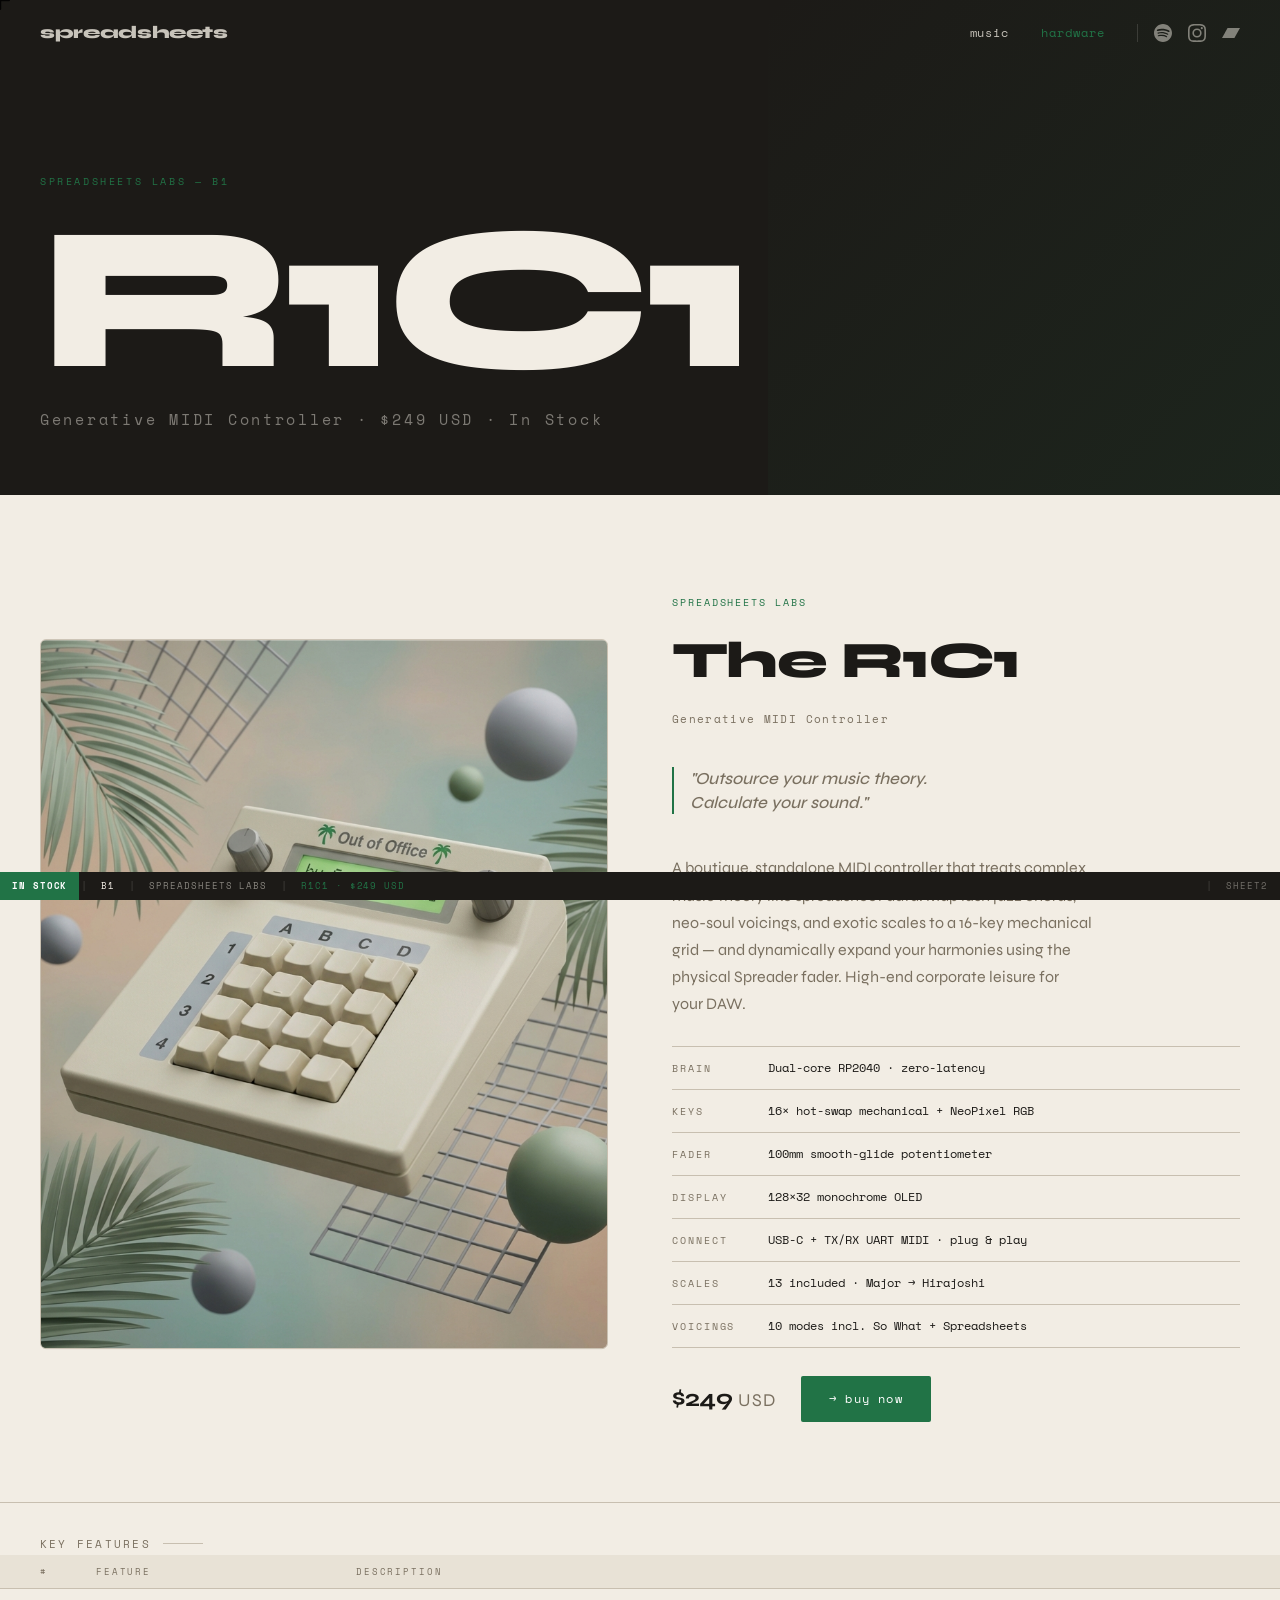
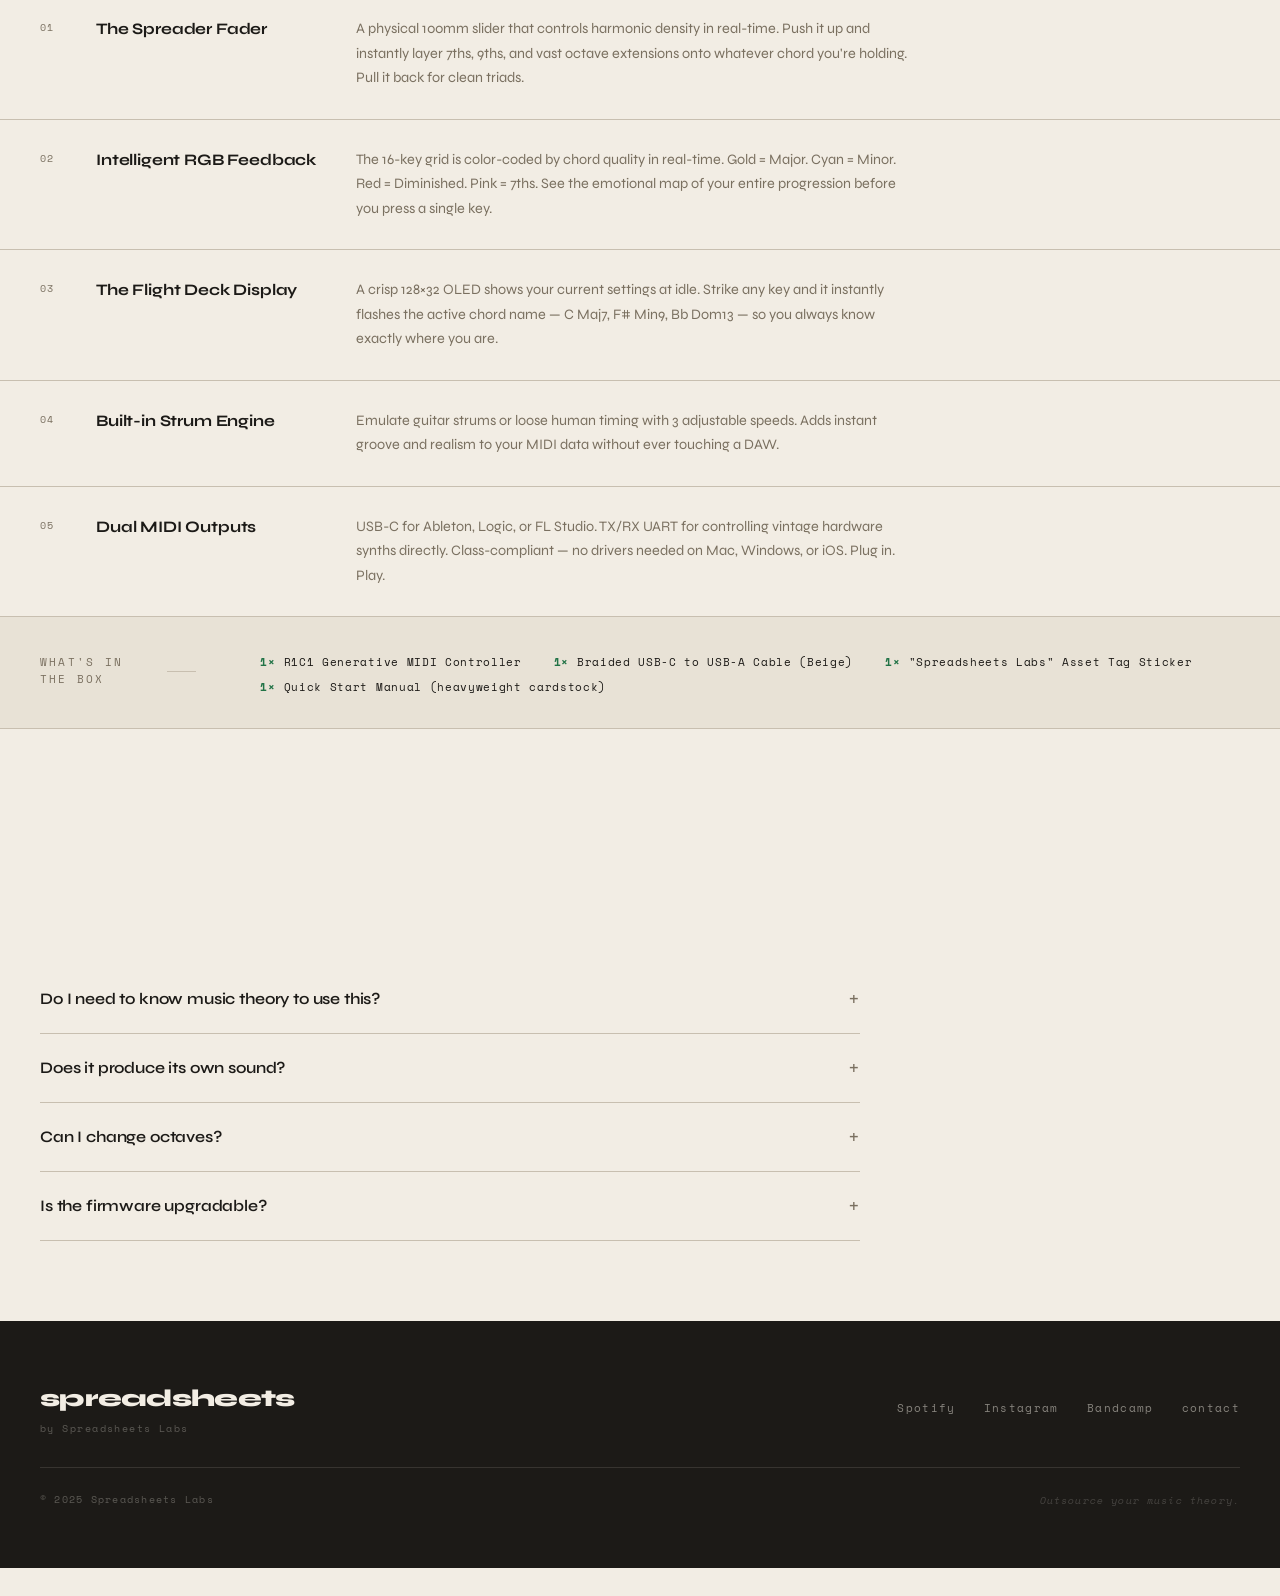
==== hardware.html @ 93078c27 "Rebuild site as spreadsheetsmusic.com — clean two-page structure Replaces old retro R1C1 corporate p" ====
<!DOCTYPE html>
<html lang="en">
<head>
  <meta charset="UTF-8">
  <meta name="viewport" content="width=device-width, initial-scale=1.0">
  <title>R1C1 — Generative MIDI Controller by Spreadsheets Labs</title>

  <!-- SEO -->
  <meta name="description" content="R1C1 is a generative MIDI controller by Spreadsheets Labs. Algorithmic sequencing hardware for experimental music production.">
  <meta name="robots" content="index, follow">
  <link rel="canonical" href="https://spreadsheetsmusic.com/hardware.html">

  <!-- Open Graph / Social Sharing -->
  <meta property="og:type" content="product">
  <meta property="og:url" content="https://spreadsheetsmusic.com/hardware.html">
  <meta property="og:title" content="R1C1 — Generative MIDI Controller by Spreadsheets Labs">
  <meta property="og:description" content="Algorithmic sequencing hardware for experimental music production.">
  <meta property="og:image" content="https://spreadsheetsmusic.com/assets/r1c1.png">
  <meta property="og:site_name" content="spreadsheets">

  <!-- Twitter / X Card -->
  <meta name="twitter:card" content="summary_large_image">
  <meta name="twitter:url" content="https://spreadsheetsmusic.com/hardware.html">
  <meta name="twitter:title" content="R1C1 — Generative MIDI Controller by Spreadsheets Labs">
  <meta name="twitter:description" content="Algorithmic sequencing hardware for experimental music production.">
  <meta name="twitter:image" content="https://spreadsheetsmusic.com/assets/r1c1.png">

  <!-- Favicon -->
  <link rel="icon" type="image/x-icon" href="/favicon.ico">
  <link rel="icon" type="image/svg+xml" href="/favicon.svg">
  <link rel="icon" type="image/png" sizes="32x32" href="/favicon-32x32.png">
  <link rel="icon" type="image/png" sizes="16x16" href="/favicon-16x16.png">
  <link rel="apple-touch-icon" sizes="180x180" href="/apple-touch-icon.png">

  <link rel="preconnect" href="https://fonts.googleapis.com">
  <link rel="preconnect" href="https://fonts.gstatic.com" crossorigin>
  <link href="https://fonts.googleapis.com/css2?family=Syne:wght@400;500;600;700;800&family=Space+Mono:wght@400;700&display=swap" rel="stylesheet">
  <link rel="stylesheet" href="style.css">
  <style>
    /* ── HARDWARE PAGE OVERRIDES ──────────────────────────────── */
    body { padding-top: 0; }

    /* Full-bleed hardware hero */
    .hw-hero {
      min-height: 55svh;
      display: flex;
      align-items: flex-end;
      padding: 0 40px 64px;
      position: relative;
      overflow: hidden;
      background: var(--text);
    }

    .hw-hero-grid {
      position: absolute;
      inset: 0;
      background-image: url('assets/grid.svg');
      background-size: 40px 40px;
      opacity: 0.08;
      filter: invert(1);
    }

    .hw-hero-content {
      position: relative;
      z-index: 2;
    }

    .hw-hero-label {
      font-family: var(--font-mono);
      font-size: 0.65rem;
      letter-spacing: 0.25em;
      text-transform: uppercase;
      color: var(--accent);
      display: block;
      margin-bottom: 20px;
    }

    .hw-hero-title {
      font-family: var(--font-display);
      font-weight: 800;
      font-size: clamp(5rem, 16vw, 14rem);
      line-height: 0.88;
      letter-spacing: -0.04em;
      color: var(--bg);
      animation: heroReveal 1s cubic-bezier(0.16, 1, 0.3, 1) forwards;
      opacity: 0;
      transform: translateY(20px);
    }

    .hw-hero-sub {
      display: block;
      font-family: var(--font-mono);
      font-size: clamp(0.7rem, 1.4vw, 0.95rem);
      letter-spacing: 0.18em;
      color: rgba(242, 237, 228, 0.45);
      margin-top: 18px;
      animation: heroReveal 1s 0.15s cubic-bezier(0.16, 1, 0.3, 1) forwards;
      opacity: 0;
    }

    /* Diagonal accent stripe across hero */
    .hw-hero::after {
      content: '';
      position: absolute;
      top: 0; right: 0;
      width: 40%;
      height: 100%;
      background: linear-gradient(135deg, transparent 0%, rgba(33, 115, 70, 0.12) 100%);
      pointer-events: none;
    }

    /* Nav variant for dark bg at top */
    .nav-hw-top {
      background: transparent;
      border-bottom: none;
    }

    .nav-hw-top .nav-logo,
    .nav-hw-top .nav-links > a,
    .nav-hw-top .nav-socials a,
    .nav-hw-top .ambient-btn {
      color: rgba(242, 237, 228, 0.8);
    }

    .nav-hw-top .nav-links > a.active {
      color: var(--accent);
    }

    .nav-hw-top .nav-links > a:hover {
      color: var(--accent);
    }

    .nav-hw-top .nav-socials {
      border-left-color: rgba(242, 237, 228, 0.15);
    }

    .nav-hw-top.scrolled {
      background: rgba(28, 26, 23, 0.92);
      border-bottom: 1px solid rgba(242, 237, 228, 0.08);
    }

    /* Product section padding */
    .hw-product-section {
      padding: 100px 0 80px;
    }

    /* "ADD TO CART" style status bar */
    #status-bar .sb-ready { background: var(--accent); }

    /* Hardware formula bar — shows spec data on hover */
    #hw-spec-bar {
      position: fixed;
      top: 58px;
      left: 0; right: 0;
      z-index: 90;
      background: rgba(242, 237, 228, 0.95);
      backdrop-filter: blur(8px);
      border-bottom: 1px solid var(--border);
      display: flex;
      align-items: center;
      height: 32px;
      opacity: 0;
      transform: translateY(-4px);
      pointer-events: none;
      transition: opacity 0.2s ease, transform 0.2s ease;
      font-family: var(--font-mono);
      font-size: 0.65rem;
    }

    #hw-spec-bar.visible {
      opacity: 1;
      transform: translateY(0);
      pointer-events: auto;
    }

    .hw-spec-ref {
      padding: 0 12px;
      min-width: 52px;
      text-align: center;
      border-right: 1px solid var(--border);
      height: 100%;
      display: flex;
      align-items: center;
      justify-content: center;
      letter-spacing: 0.1em;
      color: var(--text);
    }

    .hw-spec-fx {
      padding: 0 12px;
      border-right: 1px solid var(--border);
      height: 100%;
      display: flex;
      align-items: center;
      font-style: italic;
      color: var(--accent);
      letter-spacing: 0.04em;
    }

    .hw-spec-val {
      padding: 0 16px;
      color: var(--text);
      letter-spacing: 0.04em;
      white-space: nowrap;
      overflow: hidden;
      text-overflow: ellipsis;
    }
  </style>
</head>
<body>

  <!-- ── CUSTOM CURSOR ──────────────────────────────────── -->
  <div class="cursor" id="cursor">
    <span class="cursor-h"></span>
    <span class="cursor-v"></span>
  </div>

  <!-- ── HW SPEC BAR (formula bar variant) ─────────────── -->
  <div id="hw-spec-bar" aria-hidden="true">
    <span class="hw-spec-ref" id="hwSpecRef">B1</span>
    <span class="hw-spec-fx">fx</span>
    <span class="hw-spec-val" id="hwSpecVal">=SPEC("", "")</span>
  </div>

  <!-- ── NAV ─────────────────────────────────────────────── -->
  <nav class="nav nav-hw-top" id="nav">
    <a class='nav-logo' href='/'>spreadsheets</a>
    <div class="nav-links">
      <a href='/'>music</a>
      <a class='active' href='/hardware' style='color: var(--accent);'>hardware</a>
      <div class="nav-socials">
        <a href="https://open.spotify.com/artist/2tEwhtbQ13QvuhsFPMmd6G" target="_blank" aria-label="Spotify">
          <svg width="18" height="18" viewBox="0 0 24 24" fill="currentColor"><path d="M12 0C5.4 0 0 5.4 0 12s5.4 12 12 12 12-5.4 12-12S18.66 0 12 0zm5.521 17.34c-.24.359-.66.48-1.021.24-2.82-1.74-6.36-2.101-10.561-1.141-.418.122-.779-.179-.899-.539-.12-.421.18-.78.54-.9 4.56-1.021 8.52-.6 11.64 1.32.42.18.479.659.301 1.02zm1.44-3.3c-.301.42-.841.6-1.262.3-3.239-1.98-8.159-2.58-11.939-1.38-.479.12-1.02-.12-1.14-.6-.12-.48.12-1.021.6-1.141C9.6 9.9 15 10.561 18.72 12.84c.361.181.54.78.241 1.2zm.12-3.36C15.24 8.4 8.82 8.16 5.16 9.301c-.6.179-1.2-.181-1.38-.721-.18-.601.18-1.2.72-1.381 4.26-1.26 11.28-1.02 15.721 1.621.539.3.719 1.02.419 1.56-.299.421-1.02.599-1.559.3z"/></svg>
        </a>
        <a href="#" aria-label="Instagram">
          <svg width="18" height="18" viewBox="0 0 24 24" fill="currentColor"><path d="M12 2.163c3.204 0 3.584.012 4.85.07 3.252.148 4.771 1.691 4.919 4.919.058 1.265.069 1.645.069 4.849 0 3.205-.012 3.584-.069 4.849-.149 3.225-1.664 4.771-4.919 4.919-1.266.058-1.644.07-4.85.07-3.204 0-3.584-.012-4.849-.07-3.26-.149-4.771-1.699-4.919-4.92-.058-1.265-.07-1.644-.07-4.849 0-3.204.013-3.583.07-4.849.149-3.227 1.664-4.771 4.919-4.919 1.266-.057 1.645-.069 4.849-.069zM12 0C8.741 0 8.333.014 7.053.072 2.695.272.273 2.69.073 7.052.014 8.333 0 8.741 0 12c0 3.259.014 3.668.072 4.948.2 4.358 2.618 6.78 6.98 6.98C8.333 23.986 8.741 24 12 24c3.259 0 3.668-.014 4.948-.072 4.354-.2 6.782-2.618 6.979-6.98.059-1.28.073-1.689.073-4.948 0-3.259-.014-3.667-.072-4.947-.196-4.354-2.617-6.78-6.979-6.98C15.668.014 15.259 0 12 0zm0 5.838a6.162 6.162 0 100 12.324 6.162 6.162 0 000-12.324zM12 16a4 4 0 110-8 4 4 0 010 8zm6.406-11.845a1.44 1.44 0 100 2.881 1.44 1.44 0 000-2.881z"/></svg>
        </a>
        <a href="#" aria-label="Bandcamp">
          <svg width="18" height="18" viewBox="0 0 24 24" fill="currentColor"><path d="M0 18.75l7.437-13.5H24l-7.438 13.5z"/></svg>
        </a>
      </div>
    </div>
  </nav>

  <!-- ── HARDWARE HERO ────────────────────────────────────── -->
  <section class="hw-hero">
    <div class="hw-hero-grid"></div>
    <div class="hw-hero-content">
      <span class="hw-hero-label">Spreadsheets Labs — B1</span>
      <h1 class="hw-hero-title">R1C1</h1>
      <span class="hw-hero-sub">Generative MIDI Controller · $249 USD · In Stock</span>
    </div>
  </section>

  <!-- ── PRODUCT SECTION ─────────────────────────────────── -->
  <section class="hw-product-section" id="product">

    <!-- ── Product hero row ─────────────────────────────── -->
    <div class="hardware-grid">
      <div class="hardware-image reveal">
        <div class="hardware-img-placeholder">
          <img src="assets/r1c1.png" alt="The R1C1 Generative MIDI Controller by Spreadsheets Labs">
        </div>
      </div>

      <div class="hardware-info reveal">
        <p class="hw-brand">Spreadsheets Labs</p>
        <h2 class="hardware-title">The R1C1</h2>
        <p class="hw-subtitle">Generative MIDI Controller</p>
        <p class="hw-tagline">"Outsource your music theory.<br>Calculate your sound."</p>
        <p class="hardware-desc">A boutique, standalone MIDI controller that treats complex music theory like spreadsheet data. Map lush jazz chords, neo-soul voicings, and exotic scales to a 16-key mechanical grid — and dynamically expand your harmonies using the physical Spreader fader. High-end corporate leisure for your DAW.</p>

        <div class="hardware-specs">
          <div class="spec-row" data-spec-ref="B2" data-spec-label="BRAIN" data-spec-val="Dual-core RP2040 · zero-latency">
            <span class="spec-label">BRAIN</span>
            <span class="spec-value">Dual-core RP2040 · zero-latency</span>
          </div>
          <div class="spec-row" data-spec-ref="B3" data-spec-label="KEYS" data-spec-val="16× hot-swap mechanical + NeoPixel RGB">
            <span class="spec-label">KEYS</span>
            <span class="spec-value">16× hot-swap mechanical + NeoPixel RGB</span>
          </div>
          <div class="spec-row" data-spec-ref="B4" data-spec-label="FADER" data-spec-val="100mm smooth-glide potentiometer">
            <span class="spec-label">FADER</span>
            <span class="spec-value">100mm smooth-glide potentiometer</span>
          </div>
          <div class="spec-row" data-spec-ref="B5" data-spec-label="DISPLAY" data-spec-val="128×32 monochrome OLED">
            <span class="spec-label">DISPLAY</span>
            <span class="spec-value">128×32 monochrome OLED</span>
          </div>
          <div class="spec-row" data-spec-ref="B6" data-spec-label="CONNECT" data-spec-val="USB-C + TX/RX UART MIDI · plug & play">
            <span class="spec-label">CONNECT</span>
            <span class="spec-value">USB-C + TX/RX UART MIDI · plug &amp; play</span>
          </div>
          <div class="spec-row" data-spec-ref="B7" data-spec-label="SCALES" data-spec-val="13 included · Major → Hirajoshi">
            <span class="spec-label">SCALES</span>
            <span class="spec-value">13 included · Major → Hirajoshi</span>
          </div>
          <div class="spec-row" data-spec-ref="B8" data-spec-label="VOICINGS" data-spec-val="10 modes incl. So What + Spreadsheets">
            <span class="spec-label">VOICINGS</span>
            <span class="spec-value">10 modes incl. So What + Spreadsheets</span>
          </div>
        </div>

        <div class="hardware-cta">
          <span class="hardware-price">$249 <span class="price-currency">USD</span></span>
          <a href="#" class="btn-buy">→ buy now</a>
        </div>
      </div>
    </div>

    <!-- ── Key features table ───────────────────────────── -->
    <div class="features-section">
      <div class="features-header-row reveal">
        <span class="section-label" style="padding: 0 40px;">KEY FEATURES</span>
      </div>
      <div class="features-table">

        <div class="features-col-labels" aria-hidden="true">
          <span>#</span>
          <span>FEATURE</span>
          <span>DESCRIPTION</span>
        </div>

        <div class="feature-row reveal">
          <span class="feat-num">01</span>
          <h3 class="feat-name">The Spreader Fader</h3>
          <p class="feat-desc">A physical 100mm slider that controls harmonic density in real-time. Push it up and instantly layer 7ths, 9ths, and vast octave extensions onto whatever chord you're holding. Pull it back for clean triads.</p>
        </div>

        <div class="feature-row reveal" data-delay-feat="1">
          <span class="feat-num">02</span>
          <h3 class="feat-name">Intelligent RGB Feedback</h3>
          <p class="feat-desc">The 16-key grid is color-coded by chord quality in real-time. Gold = Major. Cyan = Minor. Red = Diminished. Pink = 7ths. See the emotional map of your entire progression before you press a single key.</p>
        </div>

        <div class="feature-row reveal" data-delay-feat="2">
          <span class="feat-num">03</span>
          <h3 class="feat-name">The Flight Deck Display</h3>
          <p class="feat-desc">A crisp 128×32 OLED shows your current settings at idle. Strike any key and it instantly flashes the active chord name — C Maj7, F# Min9, Bb Dom13 — so you always know exactly where you are.</p>
        </div>

        <div class="feature-row reveal" data-delay-feat="3">
          <span class="feat-num">04</span>
          <h3 class="feat-name">Built-in Strum Engine</h3>
          <p class="feat-desc">Emulate guitar strums or loose human timing with 3 adjustable speeds. Adds instant groove and realism to your MIDI data without ever touching a DAW.</p>
        </div>

        <div class="feature-row reveal" data-delay-feat="4">
          <span class="feat-num">05</span>
          <h3 class="feat-name">Dual MIDI Outputs</h3>
          <p class="feat-desc">USB-C for Ableton, Logic, or FL Studio. TX/RX UART for controlling vintage hardware synths directly. Class-compliant — no drivers needed on Mac, Windows, or iOS. Plug in. Play.</p>
        </div>

      </div>
    </div>

    <!-- ── In the box ───────────────────────────────────── -->
    <div class="box-section reveal">
      <div class="box-label">
        <span class="section-label">WHAT'S IN THE BOX</span>
      </div>
      <ul class="box-list">
        <li><span class="box-qty">1×</span> R1C1 Generative MIDI Controller</li>
        <li><span class="box-qty">1×</span> Braided USB-C to USB-A Cable (Beige)</li>
        <li><span class="box-qty">1×</span> "Spreadsheets Labs" Asset Tag Sticker</li>
        <li><span class="box-qty">1×</span> Quick Start Manual (heavyweight cardstock)</li>
      </ul>
    </div>

  </section>

  <!-- ── FAQ ────────────────────────────────────────────── -->
  <section class="section faq-section" id="faq">
    <div class="section-header reveal">
      <span class="section-label">C — FAQ</span>
    </div>

    <div class="faq-grid">

      <details class="faq-item reveal">
        <summary class="faq-q">
          <span>Do I need to know music theory to use this?</span>
          <span class="faq-toggle">+</span>
        </summary>
        <p class="faq-a">Not at all. That is the entire point of the R1C1. Pick a key (like C) and a mood (like Minor), and every button on the grid becomes a perfectly in-tune chord. No theory required — just ears.</p>
      </details>

      <details class="faq-item reveal" data-delay-faq="1">
        <summary class="faq-q">
          <span>Does it produce its own sound?</span>
          <span class="faq-toggle">+</span>
        </summary>
        <p class="faq-a">The R1C1 is a MIDI controller. It generates MIDI data — the sheet music — to trigger the software instruments in your DAW (Serum, Omnisphere, Logic's stock synths) or your external hardware synthesizers. No built-in speakers or synth engine.</p>
      </details>

      <details class="faq-item reveal" data-delay-faq="2">
        <summary class="faq-q">
          <span>Can I change octaves?</span>
          <span class="faq-toggle">+</span>
        </summary>
        <p class="faq-a">Yes. Hold the Shift Key (bottom left) and turn the rotary encoder to instantly shift up or down 3 octaves. The OLED display confirms your new register immediately.</p>
      </details>

      <details class="faq-item reveal" data-delay-faq="3">
        <summary class="faq-q">
          <span>Is the firmware upgradable?</span>
          <span class="faq-toggle">+</span>
        </summary>
        <p class="faq-a">Yes. The R1C1 mounts as a USB flash drive when you hold the Boot button on startup. Updating firmware is as simple as dragging a single .uf2 file onto the device. No software, no drivers.</p>
      </details>

    </div>
  </section>

  <!-- ── FOOTER ─────────────────────────────────────────── -->
  <footer class="footer">
    <div class="footer-inner">
      <div class="footer-top">
        <div class="footer-brand">
          <span class="footer-logo">spreadsheets</span>
          <span class="footer-subbrand">by Spreadsheets Labs</span>
        </div>
        <div class="footer-links">
          <a href="https://open.spotify.com/artist/2tEwhtbQ13QvuhsFPMmd6G" target="_blank">Spotify</a>
          <a href="#">Instagram</a>
          <a href="#">Bandcamp</a>
          <a href="mailto:">contact</a>
        </div>
      </div>
      <div class="footer-bottom">
        <span class="footer-copy">© 2025 Spreadsheets Labs</span>
        <span class="footer-tagline-sm">Outsource your music theory.</span>
      </div>
    </div>
  </footer>

  <!-- ── STATUS BAR ─────────────────────────────────────── -->
  <div id="status-bar" aria-hidden="true">
    <span class="sb-item sb-ready" id="sbReady">IN STOCK</span>
    <span class="sb-sep">|</span>
    <span class="sb-item" id="sbCell">B1</span>
    <span class="sb-sep">|</span>
    <span class="sb-item sb-listeners">SPREADSHEETS LABS</span>
    <span class="sb-sep">|</span>
    <span class="sb-item sb-nowplaying" id="sbNowPlaying">R1C1 · $249 USD</span>
    <span class="sb-sep sb-right-sep">|</span>
    <span class="sb-item sb-sheet">SHEET2</span>
  </div>

  <script>
    /* ── CUSTOM CURSOR ──────────────────────────────────── */
    const cursor = document.getElementById('cursor');
    let mouseX = 0, mouseY = 0, curX = 0, curY = 0;
    document.addEventListener('mousemove', e => { mouseX = e.clientX; mouseY = e.clientY; });
    (function animateCursor() {
      curX += (mouseX - curX) * 0.18;
      curY += (mouseY - curY) * 0.18;
      cursor.style.left = curX + 'px';
      cursor.style.top  = curY + 'px';
      requestAnimationFrame(animateCursor);
    })();
    document.querySelectorAll('a, button').forEach(el => {
      el.addEventListener('mouseenter', () => cursor.classList.add('hovering'));
      el.addEventListener('mouseleave', () => cursor.classList.remove('hovering'));
    });

    /* ── NAV SCROLL STATE ───────────────────────────────── */
    const nav = document.getElementById('nav');
    window.addEventListener('scroll', () => {
      nav.classList.toggle('scrolled', window.scrollY > 60);
    }, { passive: true });

    /* ── SCROLL REVEAL ──────────────────────────────────── */
    const revealObserver = new IntersectionObserver(entries => {
      entries.forEach(e => {
        if (e.isIntersecting) {
          e.target.classList.add('visible');
          revealObserver.unobserve(e.target);
        }
      });
    }, { threshold: 0.08, rootMargin: '0px 0px -40px 0px' });
    document.querySelectorAll('.reveal').forEach(el => revealObserver.observe(el));

    /* ── FAQ TOGGLE ─────────────────────────────────────── */
    document.querySelectorAll('.faq-item').forEach(item => {
      item.addEventListener('toggle', () => {
        const toggle = item.querySelector('.faq-toggle');
        if (toggle) toggle.textContent = item.open ? '−' : '+';
      });
    });

    /* ── SPEC BAR (formula bar for spec rows) ───────────── */
    const specBar  = document.getElementById('hw-spec-bar');
    const specRef  = document.getElementById('hwSpecRef');
    const specVal  = document.getElementById('hwSpecVal');
    const sbCell   = document.getElementById('sbCell');

    document.querySelectorAll('.spec-row').forEach(row => {
      row.addEventListener('mouseenter', () => {
        const ref   = row.dataset.specRef   || 'B1';
        const label = row.dataset.specLabel || '';
        const val   = row.dataset.specVal   || '';
        specRef.textContent = ref;
        specVal.textContent = `=SPEC("${label}", "${val}")`;
        sbCell.textContent  = ref;
        specBar.classList.add('visible');
      });
      row.addEventListener('mouseleave', () => {
        sbCell.textContent = 'B1';
        specBar.classList.remove('visible');
      });
    });

    /* ── HARDWARE PARALLAX ──────────────────────────────── */
    const hwImage = document.querySelector('.hardware-image');
    const isTouchDevice = () => window.matchMedia('(hover: none)').matches;
    if (hwImage && !isTouchDevice()) {
      window.addEventListener('scroll', () => {
        const rect = hwImage.getBoundingClientRect();
        const inView = rect.top < window.innerHeight && rect.bottom > 0;
        if (!inView) return;
        const progress = 1 - (rect.top + rect.height) / (window.innerHeight + rect.height);
        const shift = (progress - 0.5) * 40;
        const inner = hwImage.querySelector('.hardware-img-placeholder, .hardware-img-inner');
        if (inner) inner.style.transform = `translateY(${shift}px)`;
      }, { passive: true });
    }

    /* ── 3D SPEC ROW HOVER (subtle) ─────────────────────── */
    if (!isTouchDevice()) {
      document.querySelectorAll('.spec-row').forEach(row => {
        row.style.transition = 'background 0.2s ease, padding-left 0.2s ease';
        row.addEventListener('mouseenter', () => {
          row.style.paddingLeft = '8px';
          row.style.background  = 'rgba(33, 115, 70, 0.04)';
        });
        row.addEventListener('mouseleave', () => {
          row.style.paddingLeft = '';
          row.style.background  = '';
        });
      });
    }
  </script>
</body>
</html>
---- style.css ----
/* ── RESET & BASE ─────────────────────────────────────── */
*, *::before, *::after {
  box-sizing: border-box;
  margin: 0;
  padding: 0;
}

:root {
  --bg: #F2EDE4;
  --bg-card: #E8E2D6;
  --text: #1C1A17;
  --text-muted: #7A7060;
  --accent: #217346;
  --accent-teal: #2D7D8C;
  --accent-yellow: #F0C040;
  --border: #C8BFB0;

  --font-display: 'Syne', sans-serif;
  --font-mono: 'Space Mono', monospace;

  --radius: 6px;
  --transition: 0.3s cubic-bezier(0.25, 0.46, 0.45, 0.94);
  --status-bar-h: 28px;
}

html { scroll-behavior: smooth; }

body {
  background: var(--bg);
  color: var(--text);
  font-family: var(--font-display);
  line-height: 1.5;
  cursor: none;
  overflow-x: hidden;
  padding-bottom: var(--status-bar-h);
}

body.boot-active { overflow: hidden; }

a { color: inherit; text-decoration: none; }

/* ── BOOT OVERLAY ─────────────────────────────────────── */
#boot-overlay {
  position: fixed;
  inset: 0;
  z-index: 10000;
  background: var(--bg);
  display: flex;
  align-items: center;
  justify-content: center;
  transition: opacity 0.5s ease, visibility 0.5s ease;
}

#boot-overlay.hidden {
  opacity: 0;
  visibility: hidden;
  pointer-events: none;
}

.boot-dialog {
  background: var(--bg);
  border: 1.5px solid var(--text);
  width: 340px;
  box-shadow: 4px 4px 0 var(--text);
  font-family: var(--font-mono);
}

.boot-titlebar {
  background: var(--text);
  color: var(--bg);
  padding: 8px 12px;
  display: flex;
  align-items: center;
  justify-content: space-between;
}

.boot-title-text {
  font-size: 0.65rem;
  letter-spacing: 0.15em;
}

.boot-skip {
  font-family: var(--font-mono);
  font-size: 0.6rem;
  letter-spacing: 0.1em;
  color: rgba(242, 237, 228, 0.5);
  background: none;
  border: 1px solid rgba(242, 237, 228, 0.2);
  padding: 2px 8px;
  cursor: pointer;
  transition: color 0.2s, border-color 0.2s;
}

.boot-skip:hover { color: var(--bg); border-color: var(--bg); }

.boot-body {
  padding: 24px 20px 20px;
}

.boot-icon-row {
  display: flex;
  align-items: center;
  gap: 16px;
  margin-bottom: 24px;
}

.boot-xls-icon {
  width: 40px;
  height: 40px;
  background: var(--accent);
  display: flex;
  align-items: center;
  justify-content: center;
  flex-shrink: 0;
}

.boot-xls-grid {
  display: grid;
  grid-template-columns: 1fr 1fr;
  gap: 3px;
  width: 20px;
  height: 20px;
}

.boot-xls-grid span {
  background: rgba(242, 237, 228, 0.5);
}

.boot-xls-grid span:first-child {
  background: var(--bg);
}

.boot-filename {
  font-size: 0.75rem;
  letter-spacing: 0.05em;
  color: var(--text);
  margin-bottom: 4px;
}

.boot-filesize {
  font-size: 0.6rem;
  letter-spacing: 0.08em;
  color: var(--text-muted);
}

.boot-progress-track {
  height: 6px;
  background: var(--border);
  margin-bottom: 12px;
  overflow: hidden;
}

.boot-progress-fill {
  height: 100%;
  width: 0%;
  background: var(--accent);
  transition: width 0.15s ease;
}

.boot-status {
  font-size: 0.6rem;
  letter-spacing: 0.1em;
  color: var(--text-muted);
  min-height: 1em;
}

/* ── FORMULA BAR ──────────────────────────────────────── */
.formula-bar {
  position: fixed;
  top: 58px;
  left: 0;
  right: 0;
  z-index: 90;
  background: rgba(242, 237, 228, 0.95);
  backdrop-filter: blur(8px);
  border-bottom: 1px solid var(--border);
  display: flex;
  align-items: center;
  gap: 0;
  height: 32px;
  padding: 0;
  transform: translateY(0);
  transition: opacity 0.2s ease, transform 0.2s ease;
}

.formula-bar.hidden {
  opacity: 0;
  transform: translateY(-4px);
  pointer-events: none;
}

.formula-cell-ref {
  font-family: var(--font-mono);
  font-size: 0.65rem;
  letter-spacing: 0.1em;
  color: var(--text);
  padding: 0 12px;
  min-width: 52px;
  text-align: center;
  border-right: 1px solid var(--border);
  height: 100%;
  display: flex;
  align-items: center;
  justify-content: center;
}

.formula-divider {
  width: 1px;
  background: var(--border);
  height: 100%;
}

.formula-fx {
  font-family: var(--font-mono);
  font-size: 0.65rem;
  font-style: italic;
  color: var(--accent);
  padding: 0 12px;
  border-right: 1px solid var(--border);
  height: 100%;
  display: flex;
  align-items: center;
}

.formula-content {
  font-family: var(--font-mono);
  font-size: 0.65rem;
  letter-spacing: 0.04em;
  color: var(--text);
  padding: 0 16px;
  white-space: nowrap;
  overflow: hidden;
  text-overflow: ellipsis;
}

/* ── NOW PLAYING WIDGET ───────────────────────────────── */
.np-widget {
  position: fixed;
  bottom: calc(var(--status-bar-h) + 16px);
  right: 24px;
  z-index: 200;
  width: 190px;
  background: var(--bg);
  border: 1.5px solid var(--text);
  box-shadow: 3px 3px 0 var(--text);
  transition: opacity 0.3s ease, transform 0.3s ease;
  user-select: none;
}

.np-widget.hidden {
  opacity: 0;
  transform: translateY(10px);
  pointer-events: none;
}

.np-titlebar {
  background: var(--text);
  color: var(--bg);
  padding: 7px 10px;
  display: flex;
  align-items: center;
  justify-content: space-between;
  cursor: grab;
}

.np-titlebar:active { cursor: grabbing; }

.np-label {
  font-family: var(--font-mono);
  font-size: 0.58rem;
  letter-spacing: 0.18em;
}

.np-close {
  background: none;
  border: none;
  color: rgba(242, 237, 228, 0.6);
  font-size: 1rem;
  line-height: 1;
  padding: 0 2px;
  cursor: pointer;
  font-family: var(--font-mono);
  transition: color 0.2s;
}

.np-close:hover { color: var(--bg); }

.np-body {
  padding: 14px 14px 12px;
}

/* Visualizer bars */
.np-vis {
  display: flex;
  align-items: flex-end;
  gap: 3px;
  height: 24px;
  margin-bottom: 10px;
}

.np-vis span {
  flex: 1;
  background: var(--accent);
  min-height: 3px;
  border-radius: 1px;
  animation: visBounce 0.8s ease-in-out infinite alternate;
  transform-origin: bottom;
}

.np-vis span:nth-child(1)  { animation-duration: 0.7s; animation-delay: 0.0s; }
.np-vis span:nth-child(2)  { animation-duration: 0.9s; animation-delay: 0.1s; }
.np-vis span:nth-child(3)  { animation-duration: 0.6s; animation-delay: 0.05s; }
.np-vis span:nth-child(4)  { animation-duration: 1.1s; animation-delay: 0.15s; }
.np-vis span:nth-child(5)  { animation-duration: 0.8s; animation-delay: 0.2s; }
.np-vis span:nth-child(6)  { animation-duration: 0.75s; animation-delay: 0.08s; }
.np-vis span:nth-child(7)  { animation-duration: 0.95s; animation-delay: 0.12s; }
.np-vis span:nth-child(8)  { animation-duration: 0.65s; animation-delay: 0.18s; }
.np-vis span:nth-child(9)  { animation-duration: 1.0s; animation-delay: 0.03s; }
.np-vis span:nth-child(10) { animation-duration: 0.85s; animation-delay: 0.22s; }

.np-widget.paused .np-vis span {
  animation-play-state: paused;
  height: 3px !important;
}

@keyframes visBounce {
  from { height: 3px; }
  to   { height: 20px; }
}

.np-track {
  font-family: var(--font-display);
  font-weight: 700;
  font-size: 0.9rem;
  line-height: 1.2;
  letter-spacing: -0.02em;
  margin-bottom: 2px;
  white-space: nowrap;
  overflow: hidden;
  text-overflow: ellipsis;
}

.np-artist {
  font-family: var(--font-mono);
  font-size: 0.58rem;
  letter-spacing: 0.1em;
  color: var(--text-muted);
  margin-bottom: 12px;
}

.np-spotify-btn {
  display: block;
  font-family: var(--font-mono);
  font-size: 0.6rem;
  letter-spacing: 0.1em;
  color: var(--accent-teal);
  border: 1px solid var(--accent-teal);
  padding: 6px 10px;
  text-align: center;
  transition: background var(--transition), color var(--transition);
}

.np-spotify-btn:hover {
  background: var(--accent-teal);
  color: white;
}

/* ── CUSTOM CURSOR ────────────────────────────────────── */
.cursor {
  position: fixed;
  top: 0; left: 0;
  width: 20px; height: 20px;
  pointer-events: none;
  z-index: 9999;
  transform: translate(-50%, -50%);
  mix-blend-mode: multiply;
  transition: transform 0.08s ease, opacity 0.2s ease;
}

.cursor-h, .cursor-v {
  position: absolute;
  background: var(--text);
  border-radius: 1px;
}

.cursor-h {
  width: 20px; height: 1.5px;
  top: 50%; left: 0;
  transform: translateY(-50%);
}

.cursor-v {
  width: 1.5px; height: 20px;
  left: 50%; top: 0;
  transform: translateX(-50%);
}

.cursor.hovering { transform: translate(-50%, -50%) scale(1.6); opacity: 0.6; }

/* ── NAV ──────────────────────────────────────────────── */
.nav {
  position: fixed;
  top: 0; left: 0; right: 0;
  z-index: 100;
  display: flex;
  align-items: center;
  justify-content: space-between;
  padding: 20px 40px;
  transition: background var(--transition), padding var(--transition);
}

.nav.scrolled {
  background: rgba(242, 237, 228, 0.88);
  backdrop-filter: blur(12px);
  -webkit-backdrop-filter: blur(12px);
  padding: 14px 40px;
  border-bottom: 1px solid var(--border);
}

.nav-logo {
  font-family: var(--font-display);
  font-weight: 800;
  font-size: 1.1rem;
  letter-spacing: -0.02em;
}

.nav-links {
  display: flex;
  align-items: center;
  gap: 32px;
}

.nav-links > a {
  font-family: var(--font-mono);
  font-size: 0.75rem;
  letter-spacing: 0.08em;
  color: var(--text-muted);
  transition: color var(--transition);
}

.nav-links > a:hover { color: var(--accent); }

.nav-socials {
  display: flex;
  align-items: center;
  gap: 16px;
  padding-left: 16px;
  border-left: 1px solid var(--border);
}

.nav-socials a {
  display: flex;
  align-items: center;
  opacity: 0.6;
  transition: opacity var(--transition);
}

.nav-socials a:hover { opacity: 1; }

/* Ambient toggle button */
.ambient-btn {
  display: flex;
  align-items: center;
  justify-content: center;
  background: none;
  border: 1px solid transparent;
  color: var(--text-muted);
  padding: 4px;
  border-radius: 2px;
  cursor: pointer;
  opacity: 0.6;
  transition: opacity var(--transition), color var(--transition), border-color var(--transition), background var(--transition);
}

.ambient-btn:hover { opacity: 1; }

.ambient-btn.active {
  opacity: 1;
  color: var(--accent);
  border-color: var(--accent);
  background: rgba(33, 115, 70, 0.08);
}

.ambient-btn.active svg {
  animation: ambientPulse 2s ease-in-out infinite;
}

@keyframes ambientPulse {
  0%, 100% { opacity: 1; }
  50% { opacity: 0.4; }
}

/* ── HERO ─────────────────────────────────────────────── */
.hero {
  position: relative;
  min-height: 100svh;
  display: flex;
  align-items: center;
  justify-content: center;
  overflow: hidden;
  padding-bottom: 80px; /* shift visual center upward */
}

.hero-grid-bg {
  position: absolute;
  inset: 0;
  background-image: url('assets/grid.svg');
  background-size: 40px 40px;
  background-repeat: repeat;
  opacity: 0.7;
}

.hero-noise {
  position: absolute;
  inset: 0;
  background-image: url("data:image/svg+xml,%3Csvg viewBox='0 0 256 256' xmlns='http://www.w3.org/2000/svg'%3E%3Cfilter id='noise'%3E%3CfeTurbulence type='fractalNoise' baseFrequency='0.9' numOctaves='4' stitchTiles='stitch'/%3E%3C/filter%3E%3Crect width='100%25' height='100%25' filter='url(%23noise)' opacity='0.04'/%3E%3C/svg%3E");
  background-repeat: repeat;
  background-size: 256px 256px;
  pointer-events: none;
  opacity: 0.5;
}

.hero::after {
  content: '';
  position: absolute;
  bottom: 0; left: 0; right: 0;
  height: 40%;
  background: linear-gradient(to bottom, transparent, rgba(242, 237, 228, 0.6));
  pointer-events: none;
}

/* ── SCROLL PROGRESS BAR ──────────────────────────────── */
#scroll-progress {
  position: fixed;
  top: 0;
  left: 0;
  height: 2px;
  width: 0%;
  background: var(--accent);
  z-index: 9999;
  transition: width 0.1s linear;
  pointer-events: none;
}

/* Opening canvas overlay */
.opening-canvas {
  position: absolute;
  inset: 0;
  width: 100%;
  height: 100%;
  pointer-events: none;
  z-index: 4;
  transition: opacity 0.6s ease;
}

/* Recalculate canvas overlay */
.recalc-canvas {
  position: absolute;
  inset: 0;
  width: 100%;
  height: 100%;
  pointer-events: none;
  z-index: 3;
  opacity: 0;
  transition: opacity 0.1s ease;
}

.recalc-canvas.active { opacity: 1; }

.hero-content {
  position: relative;
  z-index: 2;
  text-align: center;
  padding: 0 24px;
  opacity: 0;
  transform: translateY(24px);
  transition: opacity 0.9s cubic-bezier(0.16, 1, 0.3, 1),
              transform 0.9s cubic-bezier(0.16, 1, 0.3, 1);
}

.hero-content.revealed {
  opacity: 1;
  transform: translateY(0);
}

.hero-title {
  font-family: var(--font-display);
  font-weight: 800;
  font-size: clamp(3rem, 8vw, 8rem);
  line-height: 0.9;
  letter-spacing: -0.04em;
  cursor: pointer;
  transition: color 0.15s ease;
}

.hero-title:hover { color: var(--accent); }
.hero-title.recalculating { color: var(--accent); }

@keyframes heroReveal {
  to { opacity: 1; transform: translateY(0); }
}

.hero-tagline {
  margin-top: 28px;
  font-family: var(--font-mono);
  font-size: 0.85rem;
  letter-spacing: 0.1em;
  color: var(--text-muted);
}


/* ── PLACEHOLDER ──────────────────────────────────────── */
.placeholder-text {
  color: var(--text-muted);
  font-style: italic;
  opacity: 0.6;
}

/* ── SECTIONS ─────────────────────────────────────────── */
.section { padding: 100px 0; }

.section-header {
  padding: 0 40px;
  margin-bottom: 32px;
}

.releases-intro {
  font-family: var(--font-mono);
  font-size: 0.68rem;
  color: var(--text-muted);
  letter-spacing: 0.15em;
  text-transform: uppercase;
  margin: 10px 0 0 0;
}

.section-label {
  font-family: var(--font-mono);
  font-size: 0.7rem;
  letter-spacing: 0.2em;
  text-transform: uppercase;
  color: var(--text-muted);
  display: inline-flex;
  align-items: center;
  gap: 12px;
}

.section-label::after {
  content: '';
  display: inline-block;
  width: 40px;
  height: 1px;
  background: var(--border);
}

/* ── SCROLL REVEAL ────────────────────────────────────── */
.reveal {
  opacity: 0;
  transform: translateY(24px);
  transition: opacity 0.7s cubic-bezier(0.16, 1, 0.3, 1),
              transform 0.7s cubic-bezier(0.16, 1, 0.3, 1);
}

.reveal.visible { opacity: 1; transform: translateY(0); }

/* Release cards get a subtle rotateX flip-up on entry */
.release-card.reveal {
  transform: translateY(32px) rotateX(6deg);
  transform-origin: bottom center;
  transition: opacity 0.7s cubic-bezier(0.16, 1, 0.3, 1),
              transform 0.7s cubic-bezier(0.16, 1, 0.3, 1);
  perspective: 600px;
}

.release-card.reveal.visible {
  transform: translateY(0) rotateX(0deg);
}

/* Section label clip-path draw-in */
.section-header.reveal {
  clip-path: inset(0 100% 0 0);
  transform: none;
  opacity: 1;
  transition: clip-path 0.7s cubic-bezier(0.16, 1, 0.3, 1);
}

.section-header.reveal.visible {
  clip-path: inset(0 0% 0 0);
}

.release-card[data-delay="1"] { transition-delay: 0.06s; }
.release-card[data-delay="2"] { transition-delay: 0.12s; }
.release-card[data-delay="3"] { transition-delay: 0.18s; }
.release-card[data-delay="4"] { transition-delay: 0.24s; }
.release-card[data-delay="5"] { transition-delay: 0.30s; }
.release-card[data-delay="6"] { transition-delay: 0.36s; }

/* ── RELEASES ─────────────────────────────────────────── */
.releases { padding-bottom: 0; }

.cards-track-wrapper {
  overflow-x: auto;
  overflow-y: visible;
  scroll-snap-type: x mandatory;
  -webkit-overflow-scrolling: touch;
  scrollbar-width: none;
  padding: 0 40px 60px;
  cursor: grab;
}

.cards-track-wrapper:active { cursor: grabbing; }
.cards-track-wrapper::-webkit-scrollbar { display: none; }

.cards-track {
  display: flex;
  gap: 20px;
  width: max-content;
}

.release-card {
  flex: 0 0 340px;
  scroll-snap-align: start;
  background: var(--bg-card);
  border-radius: var(--radius);
  overflow: hidden;
  border: 1px solid var(--border);
  transition: box-shadow var(--transition),
              opacity 0.7s cubic-bezier(0.16, 1, 0.3, 1),
              transform 0.7s cubic-bezier(0.16, 1, 0.3, 1);
  will-change: transform;
  position: relative;
}

.release-card:hover { box-shadow: 0 12px 40px rgba(28, 26, 23, 0.12); }

/* Cell selection highlight on hover */
.release-card::after {
  content: '';
  position: absolute;
  inset: 0;
  border: 2px solid var(--accent);
  border-radius: var(--radius);
  opacity: 0;
  transition: opacity 0.2s ease;
  pointer-events: none;
}

.release-card:hover::after { opacity: 1; }

.card-art {
  width: 100%;
  aspect-ratio: 1;
  overflow: hidden;
  background: var(--border);
}

.card-art-placeholder {
  width: 100%;
  height: 100%;
  display: flex;
  align-items: center;
  justify-content: center;
  background: linear-gradient(135deg, #D8D0C0 0%, #C0B8A8 100%);
}

.card-art-placeholder span {
  font-family: var(--font-display);
  font-weight: 800;
  font-size: 2rem;
  color: rgba(28, 26, 23, 0.1);
  letter-spacing: -0.04em;
}

.card-art img {
  width: 100%;
  height: 100%;
  object-fit: cover;
  display: block;
}

/* Spotify embed iframe */
.card-embed-iframe {
  width: 100%;
  height: 152px;
  border: none;
  display: block;
  border-radius: 2px 2px 0 0;
  flex-shrink: 0;
}

.card-meta {
  display: flex;
  align-items: center;
  justify-content: space-between;
  padding: 16px 16px 0;
}

.card-year, .card-format {
  font-family: var(--font-mono);
  font-size: 0.65rem;
  letter-spacing: 0.12em;
  color: var(--text-muted);
}

.card-format { color: var(--accent); }

.card-title {
  font-family: var(--font-display);
  font-weight: 700;
  font-size: 1.1rem;
  line-height: 1.2;
  padding: 8px 16px;
  letter-spacing: -0.02em;
}

.card-links {
  display: flex;
  gap: 8px;
  padding: 8px 16px 16px;
}

.card-link {
  font-family: var(--font-mono);
  font-size: 0.7rem;
  letter-spacing: 0.08em;
  text-transform: uppercase;
  color: var(--accent-teal);
  border: 1px solid var(--accent-teal);
  padding: 6px 14px;
  border-radius: 2px;
  transition: background var(--transition), color var(--transition);
}

.card-link:hover { background: var(--accent-teal); color: white; }

/* ── MARQUEE ──────────────────────────────────────────── */
.marquee-band {
  overflow: hidden;
  white-space: nowrap;
  border-top: 1px solid var(--border);
  border-bottom: 1px solid var(--border);
  padding: 14px 0;
  background: var(--bg-card);
}

.marquee-track {
  display: inline-flex;
  animation: marquee 28s linear infinite;
}

.marquee-track span {
  font-family: var(--font-mono);
  font-size: 0.7rem;
  letter-spacing: 0.2em;
  text-transform: uppercase;
  color: var(--accent);
}

@keyframes marquee {
  from { transform: translateX(0); }
  to   { transform: translateX(-50%); }
}

/* ── HARDWARE ─────────────────────────────────────────── */
.hardware { padding-top: 100px; padding-bottom: 120px; }

.hardware-grid {
  display: grid;
  grid-template-columns: 1fr 1fr;
  gap: 64px;
  padding: 0 40px;
  align-items: center;
}

.hardware-image { position: relative; }

.hardware-img-placeholder {
  width: 100%;
  aspect-ratio: 4/5;
  background: linear-gradient(135deg, #D8D0C0 0%, #C0B8A8 50%, #D0C8B8 100%);
  border-radius: var(--radius);
  border: 1px solid var(--border);
  display: flex;
  align-items: center;
  justify-content: center;
  overflow: hidden;
}

.hardware-img-placeholder img {
  width: 100%;
  height: 100%;
  object-fit: cover;
  display: block;
}

.hardware-img-inner {
  display: flex;
  flex-direction: column;
  align-items: center;
  gap: 12px;
  color: var(--text-muted);
}

.hardware-img-inner span {
  font-family: var(--font-mono);
  font-size: 0.65rem;
  letter-spacing: 0.12em;
}

.hardware-info {
  display: flex;
  flex-direction: column;
  gap: 20px;
}

.hardware-title {
  font-family: var(--font-display);
  font-weight: 800;
  font-size: clamp(2rem, 4vw, 3.5rem);
  line-height: 1.0;
  letter-spacing: -0.03em;
}

.hardware-desc {
  font-size: 1rem;
  line-height: 1.7;
  color: var(--text-muted);
  max-width: 420px;
}

.hardware-specs {
  display: flex;
  flex-direction: column;
  border-top: 1px solid var(--border);
  margin-top: 8px;
}

.spec-row {
  display: grid;
  grid-template-columns: 80px 1fr;
  gap: 16px;
  padding: 12px 0;
  border-bottom: 1px solid var(--border);
  align-items: baseline;
}

.spec-label {
  font-family: var(--font-mono);
  font-size: 0.6rem;
  letter-spacing: 0.2em;
  color: var(--text-muted);
}

.spec-value {
  font-family: var(--font-mono);
  font-size: 0.75rem;
  color: var(--text);
}

.hardware-cta {
  display: flex;
  align-items: center;
  gap: 24px;
  margin-top: 8px;
}

.hardware-price {
  font-family: var(--font-display);
  font-weight: 700;
  font-size: 1.5rem;
  letter-spacing: -0.02em;
}

.btn-buy {
  display: inline-flex;
  align-items: center;
  gap: 8px;
  background: var(--accent);
  color: white;
  font-family: var(--font-mono);
  font-size: 0.75rem;
  letter-spacing: 0.1em;
  padding: 14px 28px;
  border-radius: 2px;
  transition: background var(--transition), transform var(--transition);
}

.btn-buy:hover { background: #185C38; transform: translateY(-1px); }

/* ── FOOTER ───────────────────────────────────────────── */
.footer {
  background: var(--text);
  color: var(--bg);
  padding: 60px 40px;
}

.footer-inner { max-width: 1400px; margin: 0 auto; }

.footer-top {
  display: flex;
  align-items: center;
  justify-content: space-between;
  padding-bottom: 32px;
  border-bottom: 1px solid rgba(242, 237, 228, 0.12);
}

.footer-logo {
  font-family: var(--font-display);
  font-weight: 800;
  font-size: 1.5rem;
  letter-spacing: -0.03em;
}

.footer-links { display: flex; gap: 28px; }

.footer-links a {
  font-family: var(--font-mono);
  font-size: 0.7rem;
  letter-spacing: 0.12em;
  color: rgba(242, 237, 228, 0.5);
  transition: color var(--transition);
}

.footer-links a:hover { color: var(--bg); }

.footer-bottom {
  display: flex;
  align-items: center;
  justify-content: space-between;
  padding-top: 24px;
}

.footer-location, .footer-copy {
  font-family: var(--font-mono);
  font-size: 0.65rem;
  letter-spacing: 0.12em;
  color: rgba(242, 237, 228, 0.3);
}

/* ── STATUS BAR ───────────────────────────────────────── */
#status-bar {
  position: fixed;
  bottom: 0;
  left: 0;
  right: 0;
  height: var(--status-bar-h);
  background: var(--text);
  color: var(--bg);
  display: flex;
  align-items: center;
  gap: 0;
  z-index: 150;
  overflow: hidden;
}

.sb-item {
  font-family: var(--font-mono);
  font-size: 0.58rem;
  letter-spacing: 0.1em;
  padding: 0 12px;
  white-space: nowrap;
  height: 100%;
  display: flex;
  align-items: center;
  text-transform: uppercase;
}

.sb-ready {
  background: var(--accent);
  color: white;
  font-weight: 700;
  min-width: 70px;
  justify-content: center;
}

.sb-sep {
  color: rgba(242, 237, 228, 0.2);
  font-family: var(--font-mono);
  font-size: 0.65rem;
  padding: 0 2px;
}

.sb-right-sep { margin-left: auto; }

.sb-listeners { color: rgba(242, 237, 228, 0.5); }

.sb-nowplaying {
  color: var(--accent);
  max-width: 220px;
  overflow: hidden;
  text-overflow: ellipsis;
}

.sb-sheet { color: rgba(242, 237, 228, 0.4); }

.sb-np-reopen {
  background: none;
  border: none;
  color: rgba(242, 237, 228, 0.4);
  font-size: 0.75rem;
  padding: 0 12px;
  cursor: pointer;
  transition: color 0.2s;
  height: 100%;
}

.sb-np-reopen:hover { color: var(--bg); }

/* ── HARDWARE INFO ADDITIONS ─────────────────────────── */
.hw-brand {
  font-family: var(--font-mono);
  font-size: 0.6rem;
  letter-spacing: 0.2em;
  text-transform: uppercase;
  color: var(--accent);
  margin-bottom: 6px;
}

.hw-subtitle {
  font-family: var(--font-mono);
  font-size: 0.7rem;
  letter-spacing: 0.12em;
  color: var(--text-muted);
  margin-top: 4px;
  margin-bottom: 20px;
}

.hw-tagline {
  font-family: var(--font-display);
  font-style: italic;
  font-size: 1.05rem;
  font-weight: 500;
  line-height: 1.4;
  color: var(--text-muted);
  border-left: 2px solid var(--accent);
  padding-left: 16px;
  margin-bottom: 20px;
}

.price-currency {
  font-size: 0.75em;
  font-weight: 400;
  color: var(--text-muted);
  letter-spacing: 0.08em;
}

/* ── FEATURES TABLE ───────────────────────────────────── */
.features-section {
  margin-top: 80px;
  border-top: 1px solid var(--border);
}

.features-header-row {
  padding: 28px 0 0;
}

.features-col-labels {
  display: grid;
  grid-template-columns: 56px 260px 1fr;
  gap: 0;
  padding: 10px 40px;
  border-bottom: 1px solid var(--border);
  background: var(--bg-card);
}

.features-col-labels span {
  font-family: var(--font-mono);
  font-size: 0.58rem;
  letter-spacing: 0.2em;
  color: var(--text-muted);
  text-transform: uppercase;
}

.feature-row {
  display: grid;
  grid-template-columns: 56px 260px 1fr;
  gap: 0;
  padding: 28px 40px;
  border-bottom: 1px solid var(--border);
  align-items: start;
  transition: background var(--transition),
              opacity 0.7s cubic-bezier(0.16, 1, 0.3, 1),
              transform 0.7s cubic-bezier(0.16, 1, 0.3, 1);
}

.feature-row:hover { background: var(--bg-card); }

.feat-num {
  font-family: var(--font-mono);
  font-size: 0.65rem;
  letter-spacing: 0.1em;
  color: var(--text-muted);
  padding-top: 3px;
}

.feat-name {
  font-family: var(--font-display);
  font-weight: 700;
  font-size: 1rem;
  letter-spacing: -0.01em;
  padding-right: 32px;
  padding-top: 0;
}

.feat-desc {
  font-size: 0.9rem;
  line-height: 1.7;
  color: var(--text-muted);
  max-width: 560px;
}

/* stagger feature rows */
.feature-row[data-delay-feat="1"] { transition-delay: 0.06s; }
.feature-row[data-delay-feat="2"] { transition-delay: 0.12s; }
.feature-row[data-delay-feat="3"] { transition-delay: 0.18s; }
.feature-row[data-delay-feat="4"] { transition-delay: 0.24s; }

/* ── IN THE BOX ───────────────────────────────────────── */
.box-section {
  display: flex;
  align-items: baseline;
  gap: 64px;
  padding: 32px 40px;
  border-bottom: 1px solid var(--border);
  background: var(--bg-card);
}

.box-label .section-label { margin: 0; }

.box-list {
  display: flex;
  flex-wrap: wrap;
  gap: 8px 32px;
  list-style: none;
  padding: 0;
}

.box-list li {
  font-family: var(--font-mono);
  font-size: 0.7rem;
  letter-spacing: 0.06em;
  color: var(--text);
  display: flex;
  align-items: baseline;
  gap: 8px;
}

.box-qty {
  color: var(--accent);
  font-weight: 700;
}

/* ── FAQ ──────────────────────────────────────────────── */
.faq-section { padding-bottom: 80px; }

.faq-grid {
  padding: 0 40px;
  max-width: 900px;
}

.faq-item {
  border-bottom: 1px solid var(--border);
  transition: opacity 0.7s cubic-bezier(0.16, 1, 0.3, 1),
              transform 0.7s cubic-bezier(0.16, 1, 0.3, 1);
}

.faq-item[data-delay-faq="1"] { transition-delay: 0.06s; }
.faq-item[data-delay-faq="2"] { transition-delay: 0.12s; }
.faq-item[data-delay-faq="3"] { transition-delay: 0.18s; }

.faq-q {
  display: flex;
  align-items: center;
  justify-content: space-between;
  padding: 22px 0;
  font-family: var(--font-display);
  font-weight: 600;
  font-size: 1rem;
  letter-spacing: -0.01em;
  cursor: pointer;
  list-style: none;
  gap: 24px;
  user-select: none;
}

.faq-q::-webkit-details-marker { display: none; }

.faq-toggle {
  font-family: var(--font-mono);
  font-size: 1.2rem;
  font-weight: 400;
  color: var(--text-muted);
  flex-shrink: 0;
  transition: transform 0.25s ease, color 0.2s ease;
  line-height: 1;
}

.faq-item[open] .faq-toggle {
  transform: rotate(45deg);
  color: var(--accent);
}

.faq-a {
  padding: 0 0 22px;
  font-size: 0.95rem;
  line-height: 1.75;
  color: var(--text-muted);
  max-width: 680px;
}

/* ── FOOTER ADDITIONS ─────────────────────────────────── */
.footer-brand {
  display: flex;
  flex-direction: column;
  gap: 4px;
}

.footer-subbrand {
  font-family: var(--font-mono);
  font-size: 0.6rem;
  letter-spacing: 0.15em;
  color: rgba(242, 237, 228, 0.3);
}

.footer-tagline-sm {
  font-family: var(--font-mono);
  font-size: 0.6rem;
  letter-spacing: 0.12em;
  color: rgba(242, 237, 228, 0.2);
  font-style: italic;
}

/* ── HARDWARE TEASER (music page) ────────────────────── */
.hw-teaser {
  background: var(--text);
  padding: 80px 0;
}

.hw-teaser-inner {
  padding: 0 40px;
  display: grid;
  grid-template-columns: 1fr 1fr;
  gap: 64px;
  align-items: center;
  max-width: 1400px;
}

.hw-section-label {
  color: rgba(242, 237, 228, 0.3) !important;
}

.hw-section-label::after {
  background: rgba(242, 237, 228, 0.12) !important;
}

.hw-image-side {
  display: flex;
  flex-direction: column;
  align-items: flex-start;
  justify-content: center;
  gap: 32px;
}

.hw-product-img {
  width: 100%;
  max-width: 520px;
  object-fit: contain;
  filter: drop-shadow(0 40px 80px rgba(0, 0, 0, 0.65));
  border-radius: 4px;
}

.hw-teaser-title {
  font-family: var(--font-display);
  font-weight: 800;
  font-size: clamp(3rem, 8vw, 7rem);
  line-height: 0.9;
  letter-spacing: -0.04em;
  color: var(--bg);
  margin-bottom: 16px;
}

.hw-teaser-sub {
  font-family: var(--font-mono);
  font-size: 0.7rem;
  letter-spacing: 0.15em;
  color: var(--accent);
  margin-bottom: 20px;
  text-transform: uppercase;
}

.hw-teaser-desc {
  font-size: 1rem;
  line-height: 1.7;
  color: rgba(242, 237, 228, 0.5);
  max-width: 420px;
}

@media (max-width: 900px) {
  .hw-teaser-inner {
    grid-template-columns: 1fr;
    gap: 32px;
    padding: 0 24px;
  }
}

/* ── RESPONSIVE ───────────────────────────────────────── */
@media (max-width: 900px) {
  .hardware-grid {
    grid-template-columns: 1fr;
    gap: 40px;
    padding: 0 24px;
  }
  .hardware-img-placeholder { aspect-ratio: 16/10; }
}

@media (max-width: 640px) {
  .nav { padding: 16px 20px; }
  .nav.scrolled { padding: 12px 20px; }
  .nav-links > a { display: none; }
  .section-header { padding: 0 20px; }
  .cards-track-wrapper { padding: 0 20px 48px; }
  .release-card { flex: 0 0 240px; }
  .footer { padding: 48px 20px; }
  .footer-top { flex-direction: column; align-items: flex-start; gap: 24px; }
  .footer-bottom { flex-direction: column; align-items: flex-start; gap: 8px; }
  body { cursor: auto; }
  .cursor { display: none; }
  .np-widget { right: 12px; width: 190px; }
  .formula-bar { top: 50px; }
  .sb-listeners, .sb-sheet { display: none; }

  .features-col-labels { display: none; }
  .feature-row {
    grid-template-columns: 32px 1fr;
    grid-template-rows: auto auto;
    padding: 20px;
    gap: 4px 12px;
  }
  .feat-num { grid-row: 1; }
  .feat-name { grid-row: 1; grid-column: 2; padding-right: 0; }
  .feat-desc { grid-row: 2; grid-column: 2; }

  .box-section {
    flex-direction: column;
    gap: 20px;
    padding: 24px 20px;
  }

  .faq-grid { padding: 0 20px; }
}

/* ── HERO FORMULA FEED ────────────────────────────────────────────── */
.hero-feed {
  position: absolute;
  bottom: 48px;
  left: 0;
  right: 0;
  padding: 0 max(48px, 5vw);
  z-index: 2;
  display: flex;
  flex-direction: column;
  gap: 10px;
  opacity: 0;
  transform: translateY(16px);
  transition: opacity 0.8s ease 0.4s, transform 0.8s ease 0.4s;
  pointer-events: none;
}

.hero-feed.visible {
  opacity: 1;
  transform: translateY(0);
}

.hf-row {
  display: flex;
  align-items: center;
  gap: 16px;
  opacity: 0;
  transform: translateY(8px);
  transition:
    opacity 0.5s ease calc(var(--d, 0) * 120ms + 100ms),
    transform 0.5s ease calc(var(--d, 0) * 120ms + 100ms);
}

.hero-feed.visible .hf-row {
  opacity: 1;
  transform: translateY(0);
}

.hf-ref {
  font-family: var(--font-mono);
  font-size: 0.6rem;
  color: var(--accent);
  opacity: 0.45;
  letter-spacing: 0.1em;
  min-width: 20px;
}

.hf-eq {
  font-family: var(--font-mono);
  font-size: 0.68rem;
  color: var(--accent);
  opacity: 0.7;
  letter-spacing: 0.02em;
  min-width: 260px;
}

.hf-arrow {
  font-family: var(--font-mono);
  font-size: 0.62rem;
  color: var(--text-muted);
  opacity: 0.4;
}

.hf-val {
  font-family: var(--font-mono);
  font-size: 0.68rem;
  color: var(--text);
  letter-spacing: 0.04em;
  opacity: 0.55;
}

.hf-dim { opacity: 0.3; }

.hf-calculating { color: var(--accent); opacity: 0.6; }

.hf-cursor {
  display: inline-block;
  animation: hfBlink 1s step-end infinite;
  color: var(--accent);
  opacity: 0.8;
}

@keyframes hfBlink {
  0%, 100% { opacity: 0.8; }
  50% { opacity: 0; }
}

@media (max-width: 768px) {
  .hero-feed { display: none; }
}

/* ── CARD EMBED IFRAME — loading skeleton ─────────────────────────── */
.card-embed-iframe:not([src]) {
  background:
    linear-gradient(90deg,
      rgba(200,191,176,0) 0%,
      rgba(200,191,176,0.4) 50%,
      rgba(200,191,176,0) 100%
    ),
    var(--bg-card);
  background-size: 200% 100%, 100% 100%;
  animation: skelShimmer 1.6s linear infinite;
}

@keyframes skelShimmer {
  from { background-position: -200% 0, 0 0; }
  to   { background-position:  200% 0, 0 0; }
}

/* Cursor: none for interactive elements on desktop */
a, button, [role="button"] { cursor: none; }

@media (max-width: 640px) {
  a, button, [role="button"] { cursor: pointer; }
}


/* ── DATA SECTION ──────────────────────────────────────────────────── */
.data-section {
  background: var(--text);
  color: var(--bg);
  padding: 80px 48px 96px;
  position: relative;
  overflow: hidden;
}

/* Subtle background grid — echoes the hero spreadsheet */
.data-section::before {
  content: '';
  position: absolute;
  inset: 0;
  background-image:
    linear-gradient(rgba(242,237,228,0.04) 1px, transparent 1px),
    linear-gradient(90deg, rgba(242,237,228,0.04) 1px, transparent 1px);
  background-size: 48px 48px;
  pointer-events: none;
}

.data-inner {
  max-width: 1200px;
  margin: 0 auto;
  position: relative;
}

.data-section-label {
  color: rgba(242,237,228,0.45);
  border-color: rgba(242,237,228,0.15);
}

.data-formula-banner {
  font-family: var(--font-mono);
  font-size: clamp(0.72rem, 1.5vw, 0.95rem);
  color: var(--accent);
  letter-spacing: 0.1em;
  margin: 14px 0 64px;
  opacity: 0.75;
}

.data-cells {
  display: grid;
  grid-template-columns: repeat(4, 1fr);
  border: 1px solid rgba(242,237,228,0.1);
}

.data-cell {
  padding: 40px 36px 36px;
  border-right: 1px solid rgba(242,237,228,0.1);
  position: relative;
}
.data-cell:last-child { border-right: none; }

.data-cell-ref {
  position: absolute;
  top: 14px;
  left: 16px;
  font-family: var(--font-mono);
  font-size: 0.58rem;
  color: var(--accent);
  letter-spacing: 0.12em;
  opacity: 0.5;
}

.data-cell-formula {
  display: block;
  font-family: var(--font-mono);
  font-size: 0.62rem;
  color: var(--accent);
  letter-spacing: 0.04em;
  margin-bottom: 20px;
  opacity: 0.65;
  white-space: nowrap;
  overflow: hidden;
  text-overflow: ellipsis;
}

.data-cell-value {
  display: block;
  font-family: var(--font-display);
  font-size: clamp(44px, 5.5vw, 76px);
  font-weight: 800;
  color: var(--bg);
  line-height: 1;
  margin-bottom: 14px;
  letter-spacing: -0.03em;
  font-variant-numeric: tabular-nums;
}

.data-cell-text {
  font-size: clamp(18px, 2vw, 28px);
  letter-spacing: 0.02em;
  word-break: break-word;
}

.data-cell-label {
  display: block;
  font-family: var(--font-mono);
  font-size: 0.58rem;
  letter-spacing: 0.22em;
  color: rgba(242,237,228,0.35);
  text-transform: uppercase;
}

@media (max-width: 900px) {
  .data-cells {
    grid-template-columns: repeat(2, 1fr);
  }
  .data-cell:nth-child(2) { border-right: none; }
  .data-cell:nth-child(3) { border-top: 1px solid rgba(242,237,228,0.1); }
  .data-cell:nth-child(4) {
    border-right: none;
    border-top: 1px solid rgba(242,237,228,0.1);
  }
}

@media (max-width: 540px) {
  .data-section { padding: 60px 24px 72px; }
  .data-cells { grid-template-columns: 1fr 1fr; }
  .data-cell { padding: 28px 20px 24px; }
  .data-formula-banner { margin-bottom: 40px; }
}
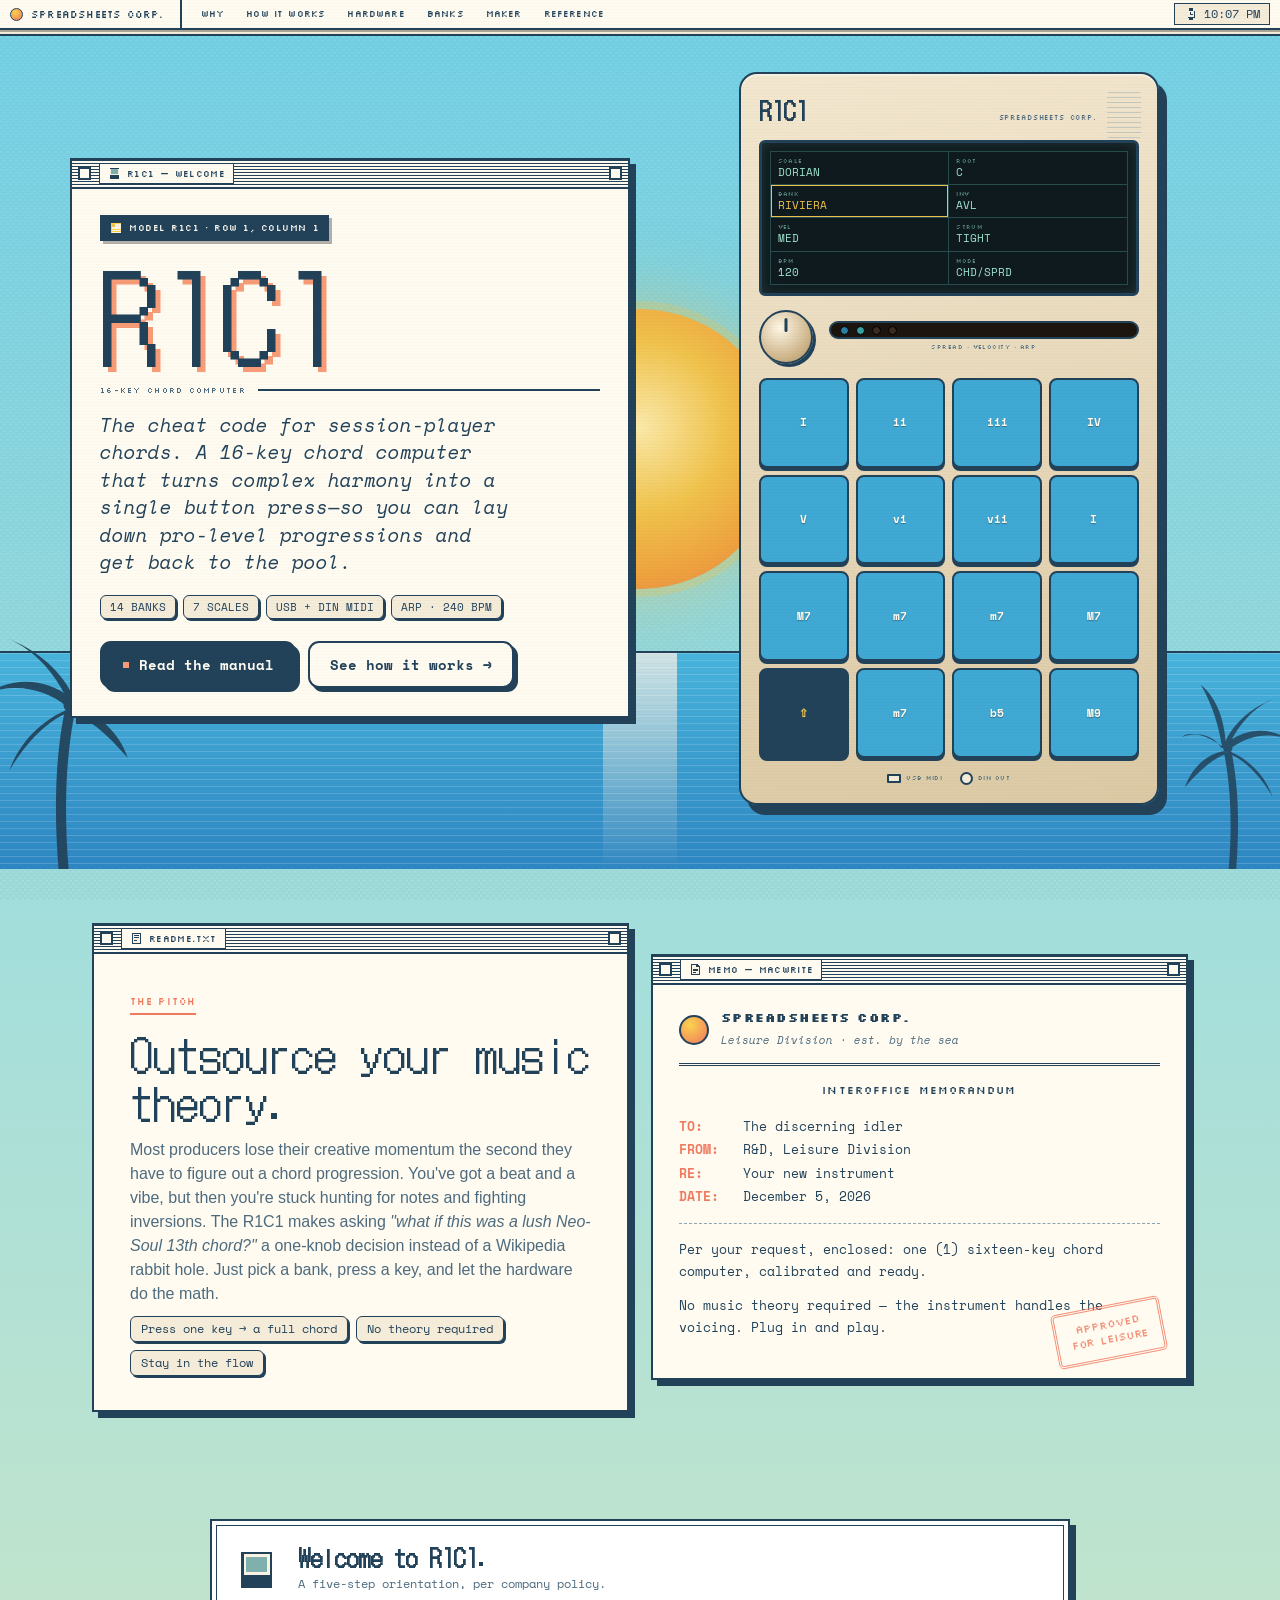
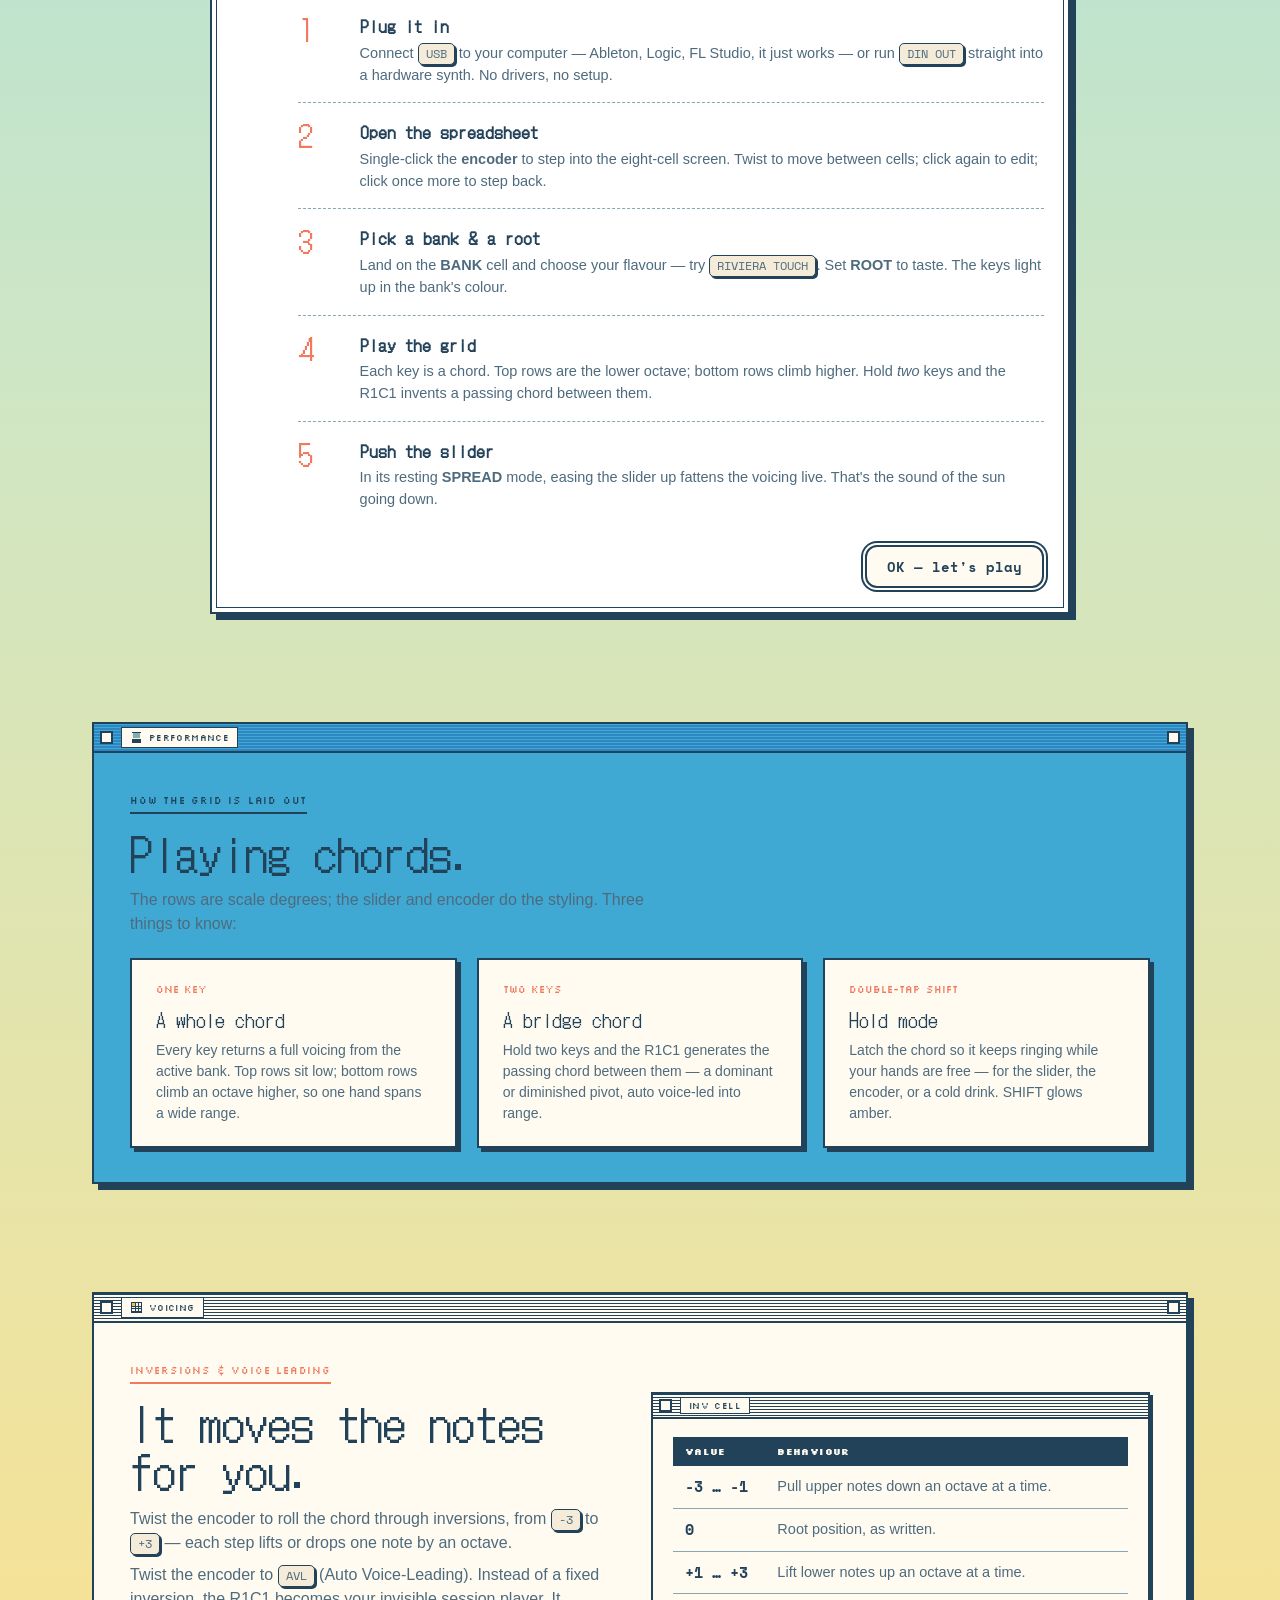
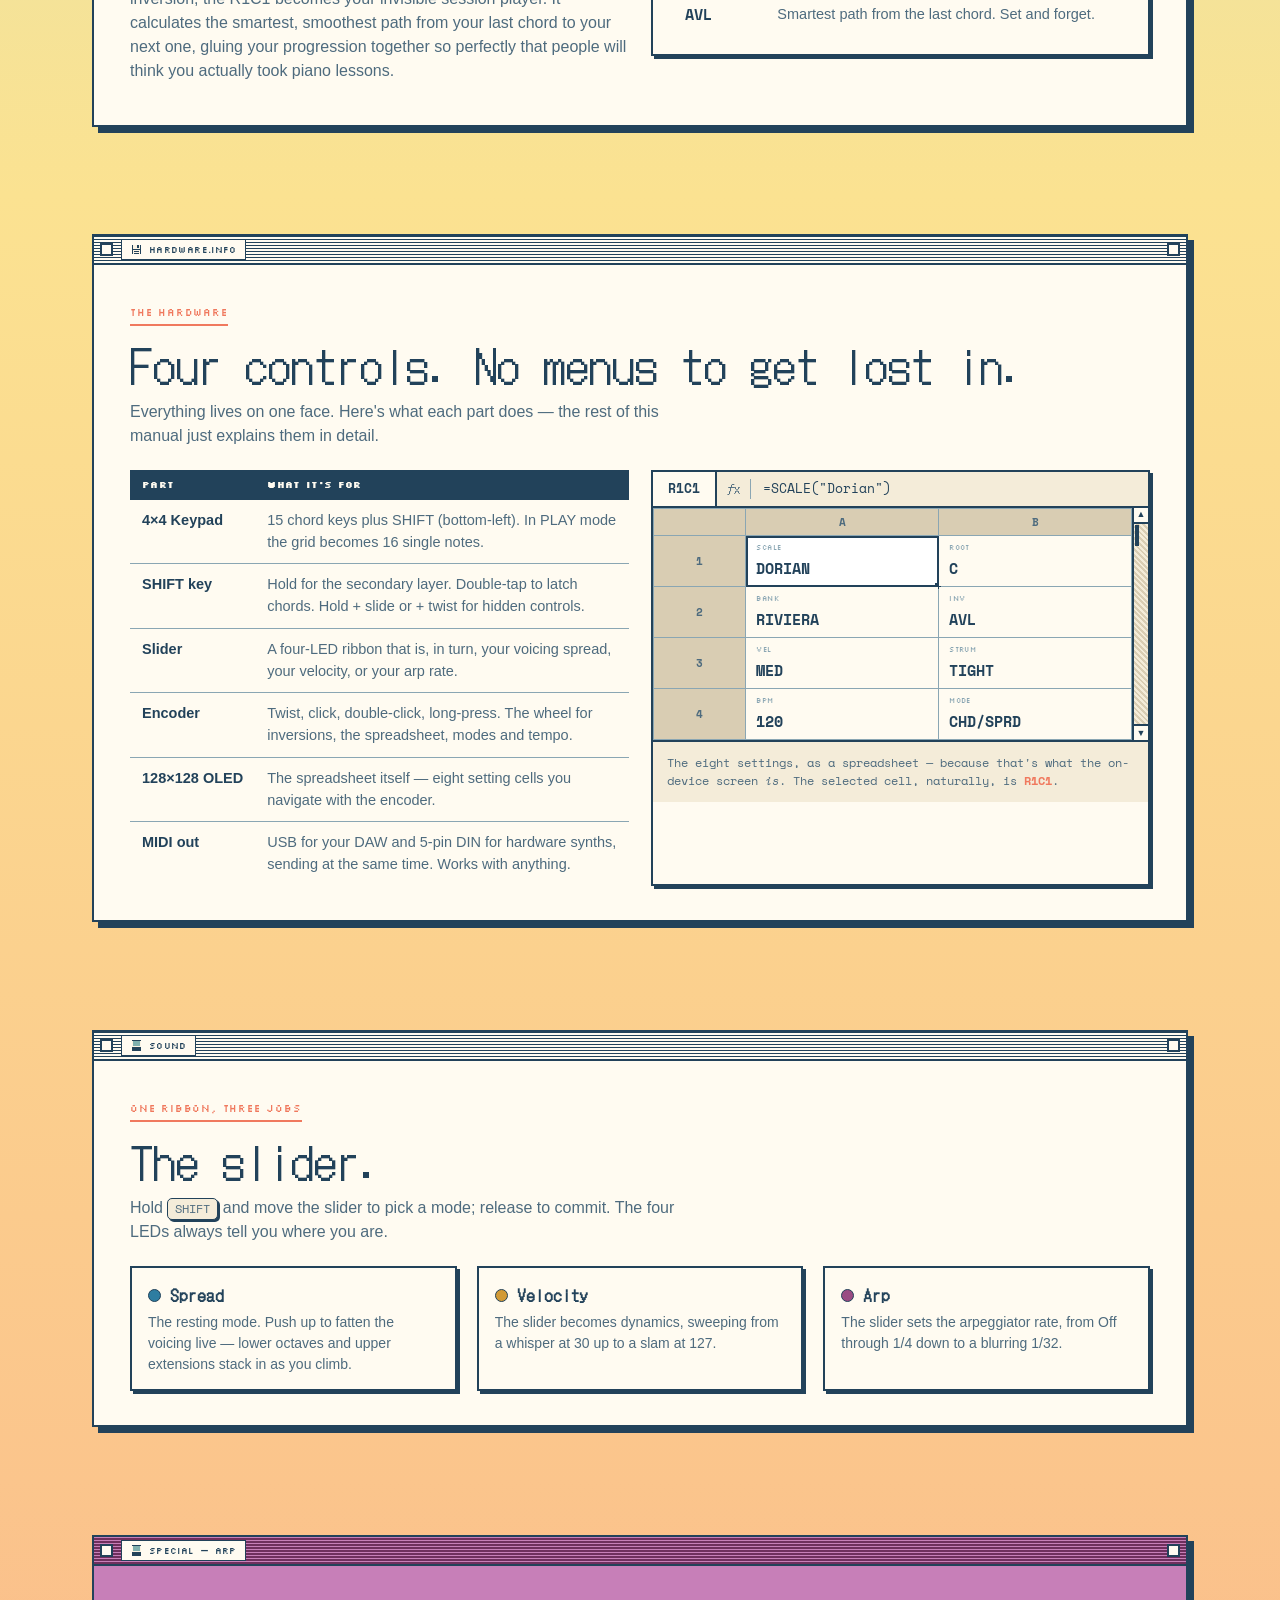
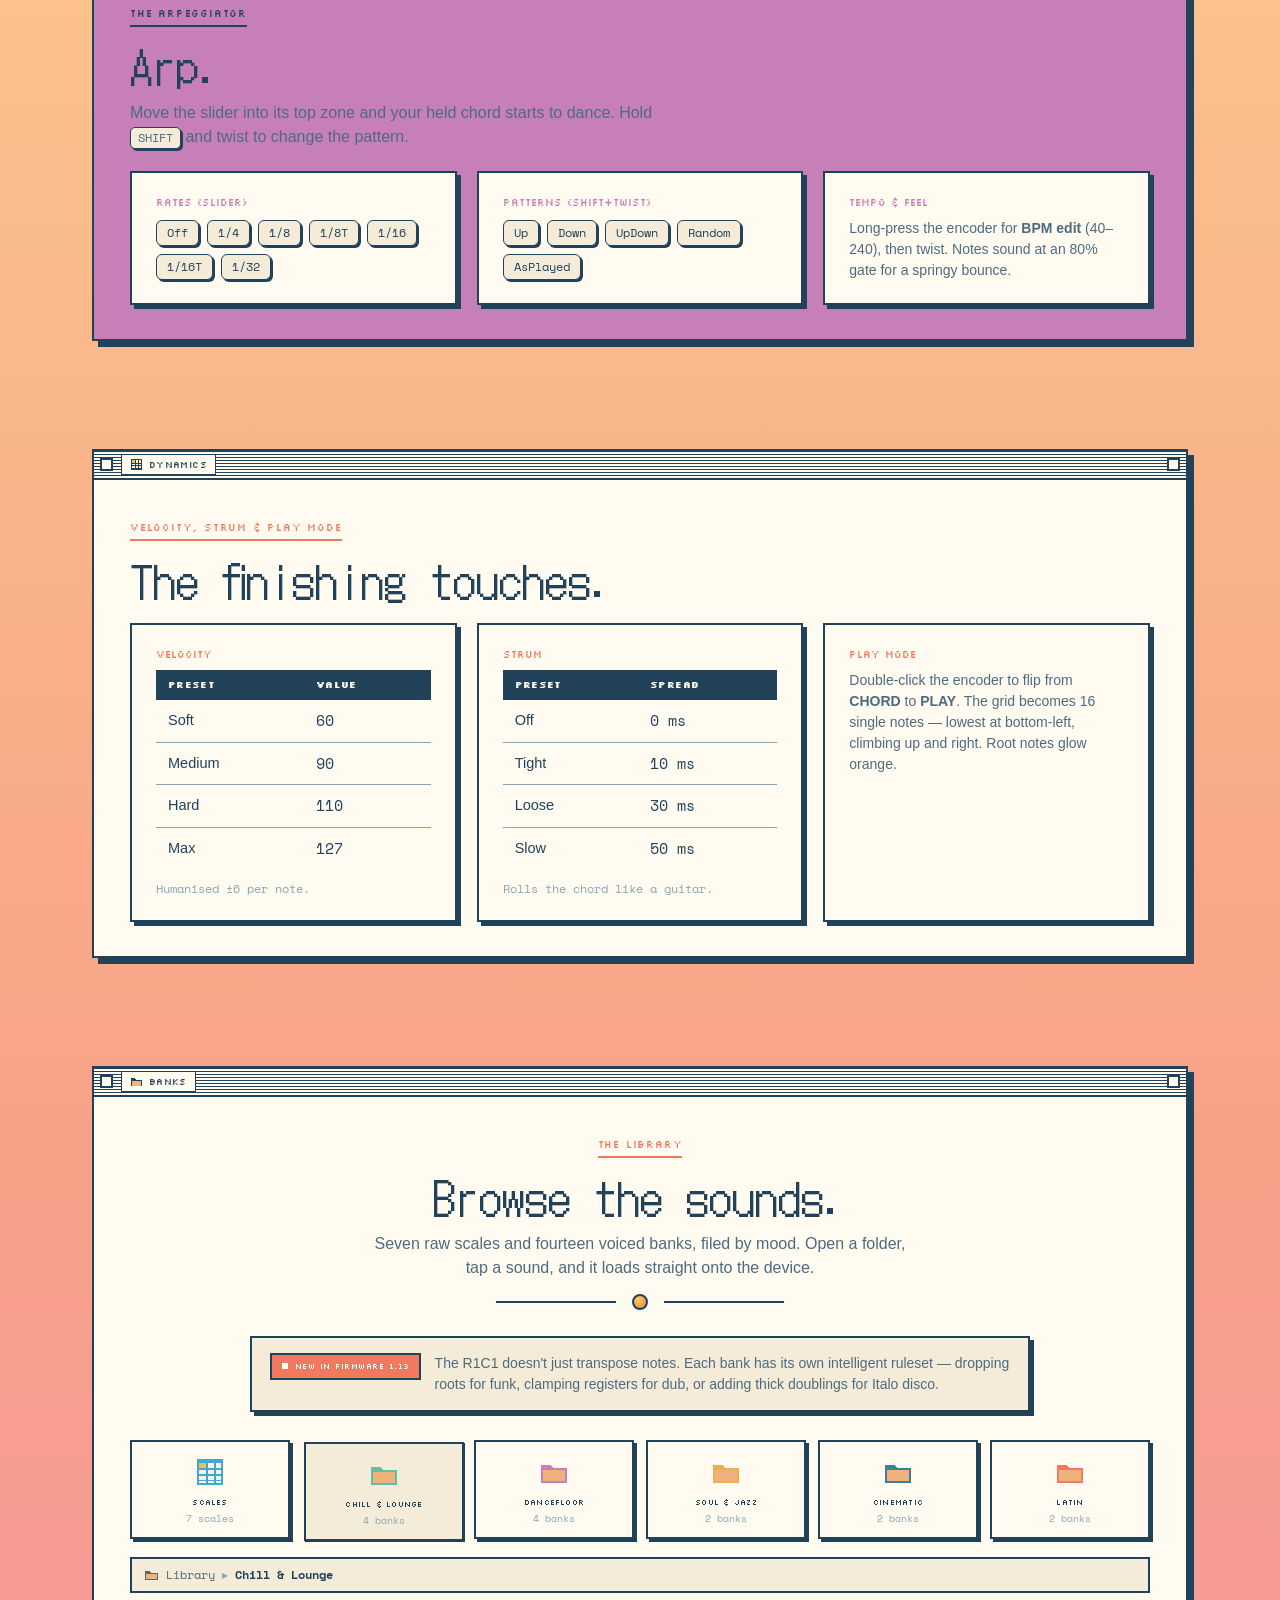
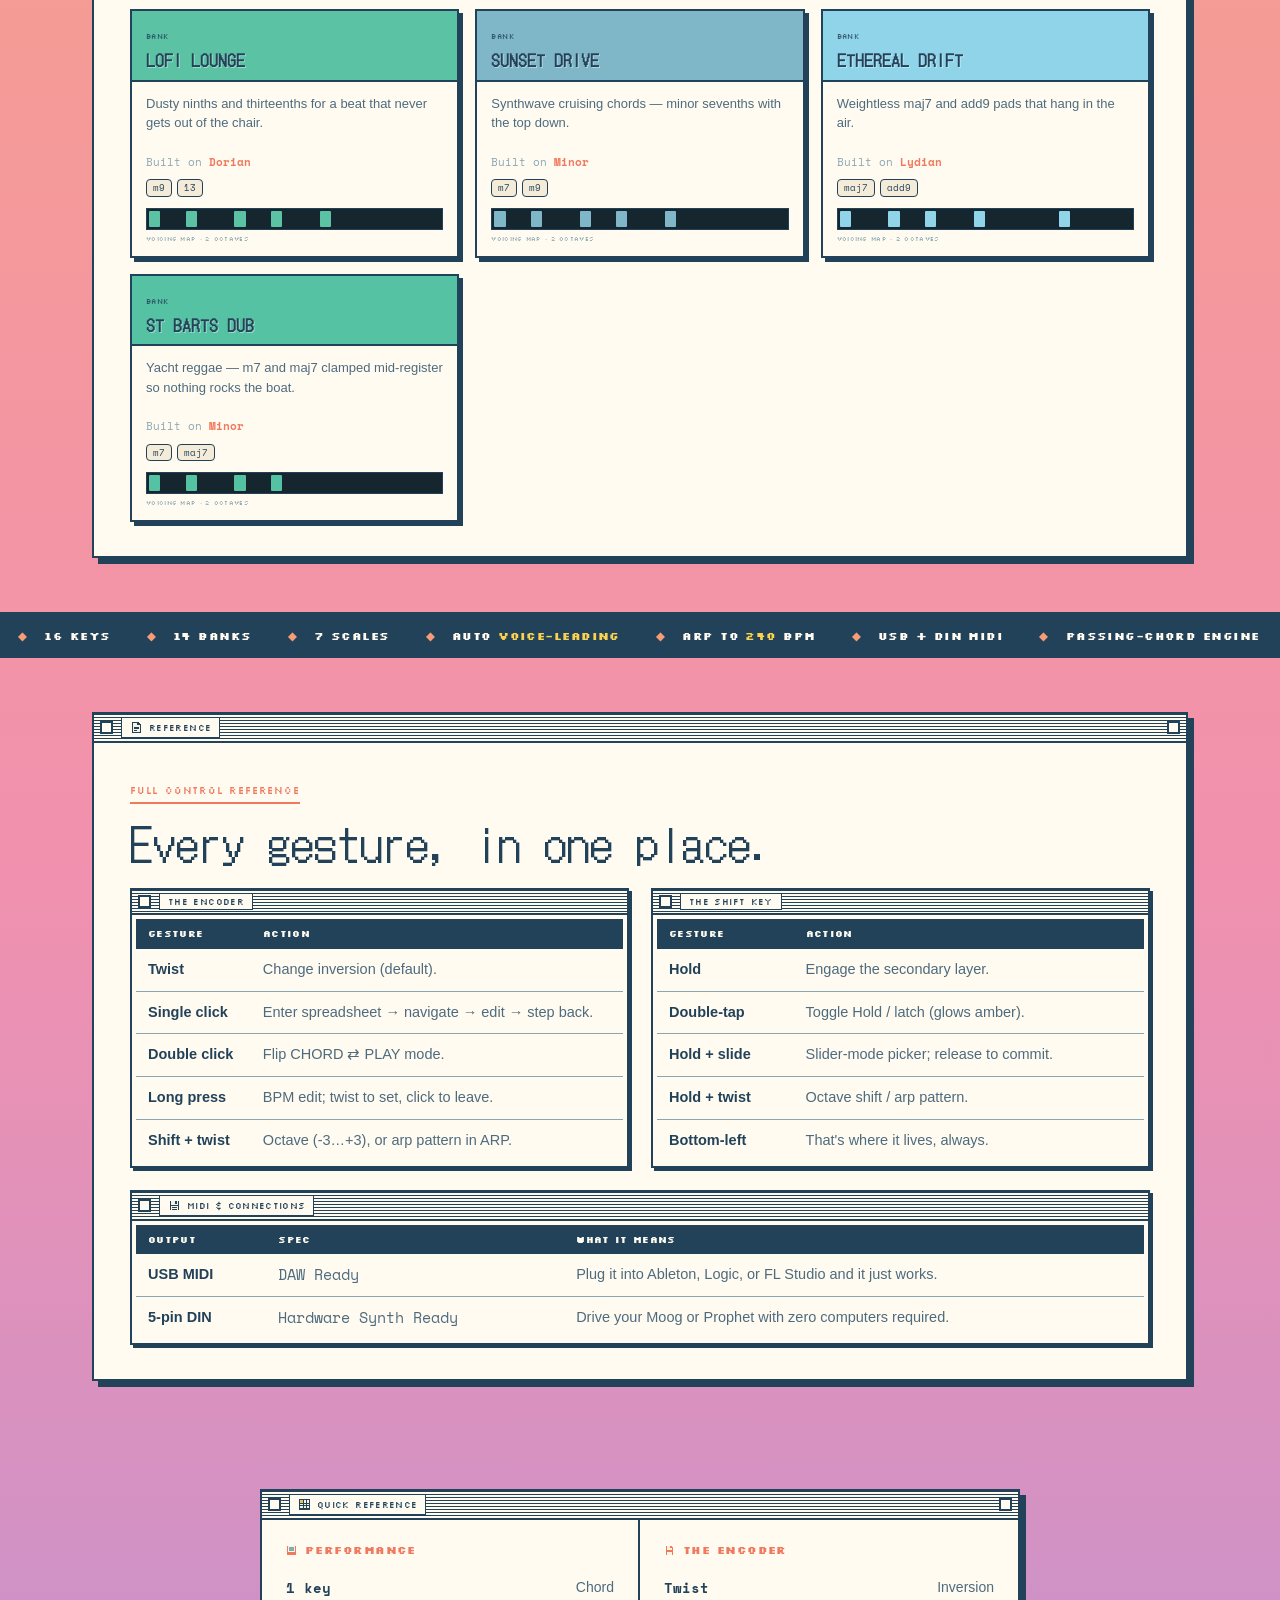
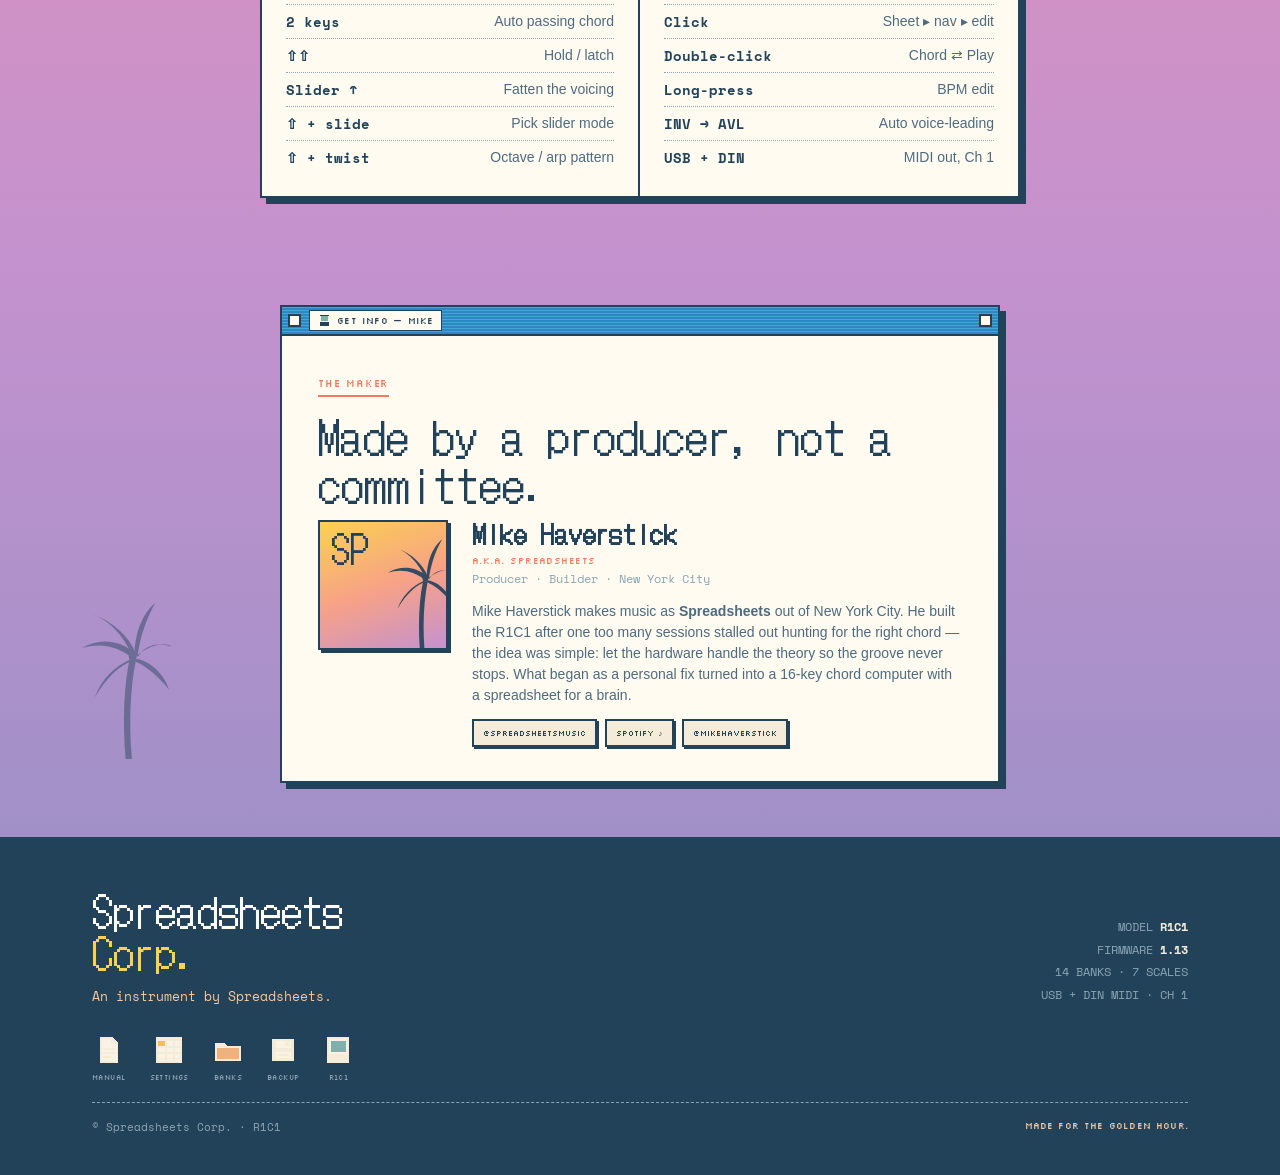
==== commit 52a64617: "Replace hardware page with new R1C1 "Spreadsheets Corp." page Swaps hardware.html for the standalone" ====
--- a/hardware.html
+++ b/hardware.html
@@ -1,545 +1,1023 @@
 <!DOCTYPE html>
 <html lang="en">
 <head>
-  <meta charset="UTF-8">
-  <meta name="viewport" content="width=device-width, initial-scale=1.0">
-  <title>R1C1 — Generative MIDI Controller by Spreadsheets Labs</title>
-
-  <!-- SEO -->
-  <meta name="description" content="R1C1 is a generative MIDI controller by Spreadsheets Labs. Algorithmic sequencing hardware for experimental music production.">
-  <meta name="robots" content="index, follow">
-  <link rel="canonical" href="https://spreadsheetsmusic.com/hardware.html">
-
-  <!-- Open Graph / Social Sharing -->
-  <meta property="og:type" content="product">
-  <meta property="og:url" content="https://spreadsheetsmusic.com/hardware.html">
-  <meta property="og:title" content="R1C1 — Generative MIDI Controller by Spreadsheets Labs">
-  <meta property="og:description" content="Algorithmic sequencing hardware for experimental music production.">
-  <meta property="og:image" content="https://spreadsheetsmusic.com/assets/r1c1.png">
-  <meta property="og:site_name" content="spreadsheets">
-
-  <!-- Twitter / X Card -->
-  <meta name="twitter:card" content="summary_large_image">
-  <meta name="twitter:url" content="https://spreadsheetsmusic.com/hardware.html">
-  <meta name="twitter:title" content="R1C1 — Generative MIDI Controller by Spreadsheets Labs">
-  <meta name="twitter:description" content="Algorithmic sequencing hardware for experimental music production.">
-  <meta name="twitter:image" content="https://spreadsheetsmusic.com/assets/r1c1.png">
-
-  <!-- Favicon -->
-  <link rel="icon" type="image/x-icon" href="/favicon.ico">
-  <link rel="icon" type="image/svg+xml" href="/favicon.svg">
-  <link rel="icon" type="image/png" sizes="32x32" href="/favicon-32x32.png">
-  <link rel="icon" type="image/png" sizes="16x16" href="/favicon-16x16.png">
-  <link rel="apple-touch-icon" sizes="180x180" href="/apple-touch-icon.png">
-
-  <link rel="preconnect" href="https://fonts.googleapis.com">
-  <link rel="preconnect" href="https://fonts.gstatic.com" crossorigin>
-  <link href="https://fonts.googleapis.com/css2?family=Syne:wght@400;500;600;700;800&family=Space+Mono:wght@400;700&display=swap" rel="stylesheet">
-  <link rel="stylesheet" href="style.css">
-  <style>
-    /* ── HARDWARE PAGE OVERRIDES ──────────────────────────────── */
-    body { padding-top: 0; }
-
-    /* Full-bleed hardware hero */
-    .hw-hero {
-      min-height: 55svh;
-      display: flex;
-      align-items: flex-end;
-      padding: 0 40px 64px;
-      position: relative;
-      overflow: hidden;
-      background: var(--text);
-    }
-
-    .hw-hero-grid {
-      position: absolute;
-      inset: 0;
-      background-image: url('assets/grid.svg');
-      background-size: 40px 40px;
-      opacity: 0.08;
-      filter: invert(1);
-    }
-
-    .hw-hero-content {
-      position: relative;
-      z-index: 2;
-    }
-
-    .hw-hero-label {
-      font-family: var(--font-mono);
-      font-size: 0.65rem;
-      letter-spacing: 0.25em;
-      text-transform: uppercase;
-      color: var(--accent);
-      display: block;
-      margin-bottom: 20px;
-    }
-
-    .hw-hero-title {
-      font-family: var(--font-display);
-      font-weight: 800;
-      font-size: clamp(5rem, 16vw, 14rem);
-      line-height: 0.88;
-      letter-spacing: -0.04em;
-      color: var(--bg);
-      animation: heroReveal 1s cubic-bezier(0.16, 1, 0.3, 1) forwards;
-      opacity: 0;
-      transform: translateY(20px);
-    }
-
-    .hw-hero-sub {
-      display: block;
-      font-family: var(--font-mono);
-      font-size: clamp(0.7rem, 1.4vw, 0.95rem);
-      letter-spacing: 0.18em;
-      color: rgba(242, 237, 228, 0.45);
-      margin-top: 18px;
-      animation: heroReveal 1s 0.15s cubic-bezier(0.16, 1, 0.3, 1) forwards;
-      opacity: 0;
-    }
-
-    /* Diagonal accent stripe across hero */
-    .hw-hero::after {
-      content: '';
-      position: absolute;
-      top: 0; right: 0;
-      width: 40%;
-      height: 100%;
-      background: linear-gradient(135deg, transparent 0%, rgba(33, 115, 70, 0.12) 100%);
-      pointer-events: none;
-    }
-
-    /* Nav variant for dark bg at top */
-    .nav-hw-top {
-      background: transparent;
-      border-bottom: none;
-    }
-
-    .nav-hw-top .nav-logo,
-    .nav-hw-top .nav-links > a,
-    .nav-hw-top .nav-socials a,
-    .nav-hw-top .ambient-btn {
-      color: rgba(242, 237, 228, 0.8);
-    }
-
-    .nav-hw-top .nav-links > a.active {
-      color: var(--accent);
-    }
-
-    .nav-hw-top .nav-links > a:hover {
-      color: var(--accent);
-    }
-
-    .nav-hw-top .nav-socials {
-      border-left-color: rgba(242, 237, 228, 0.15);
-    }
-
-    .nav-hw-top.scrolled {
-      background: rgba(28, 26, 23, 0.92);
-      border-bottom: 1px solid rgba(242, 237, 228, 0.08);
-    }
-
-    /* Product section padding */
-    .hw-product-section {
-      padding: 100px 0 80px;
-    }
-
-    /* "ADD TO CART" style status bar */
-    #status-bar .sb-ready { background: var(--accent); }
-
-    /* Hardware formula bar — shows spec data on hover */
-    #hw-spec-bar {
-      position: fixed;
-      top: 58px;
-      left: 0; right: 0;
-      z-index: 90;
-      background: rgba(242, 237, 228, 0.95);
-      backdrop-filter: blur(8px);
-      border-bottom: 1px solid var(--border);
-      display: flex;
-      align-items: center;
-      height: 32px;
-      opacity: 0;
-      transform: translateY(-4px);
-      pointer-events: none;
-      transition: opacity 0.2s ease, transform 0.2s ease;
-      font-family: var(--font-mono);
-      font-size: 0.65rem;
-    }
-
-    #hw-spec-bar.visible {
-      opacity: 1;
-      transform: translateY(0);
-      pointer-events: auto;
-    }
-
-    .hw-spec-ref {
-      padding: 0 12px;
-      min-width: 52px;
-      text-align: center;
-      border-right: 1px solid var(--border);
-      height: 100%;
-      display: flex;
-      align-items: center;
-      justify-content: center;
-      letter-spacing: 0.1em;
-      color: var(--text);
-    }
-
-    .hw-spec-fx {
-      padding: 0 12px;
-      border-right: 1px solid var(--border);
-      height: 100%;
-      display: flex;
-      align-items: center;
-      font-style: italic;
-      color: var(--accent);
-      letter-spacing: 0.04em;
-    }
-
-    .hw-spec-val {
-      padding: 0 16px;
-      color: var(--text);
-      letter-spacing: 0.04em;
-      white-space: nowrap;
-      overflow: hidden;
-      text-overflow: ellipsis;
-    }
-  </style>
+<meta charset="UTF-8">
+<meta name="viewport" content="width=device-width, initial-scale=1.0">
+<title>R1C1 — Generative MIDI Controller by Spreadsheets Corp.</title>
+
+<!-- SEO -->
+<meta name="description" content="R1C1 is a generative MIDI controller by Spreadsheets Corp. Outsource your music theory — algorithmic chords, arps and sequencing in four controls, no menus.">
+<meta name="robots" content="index, follow">
+<link rel="canonical" href="https://spreadsheetsmusic.com/hardware.html">
+
+<!-- Open Graph / Social Sharing -->
+<meta property="og:type" content="product">
+<meta property="og:url" content="https://spreadsheetsmusic.com/hardware.html">
+<meta property="og:title" content="R1C1 — Generative MIDI Controller by Spreadsheets Corp.">
+<meta property="og:description" content="Outsource your music theory. Algorithmic chords, arps and sequencing in four controls, no menus.">
+<meta property="og:image" content="https://spreadsheetsmusic.com/assets/r1c1.png">
+<meta property="og:site_name" content="spreadsheets">
+
+<!-- Twitter / X Card -->
+<meta name="twitter:card" content="summary_large_image">
+<meta name="twitter:url" content="https://spreadsheetsmusic.com/hardware.html">
+<meta name="twitter:title" content="R1C1 — Generative MIDI Controller by Spreadsheets Corp.">
+<meta name="twitter:description" content="Outsource your music theory. Algorithmic chords, arps and sequencing in four controls, no menus.">
+<meta name="twitter:image" content="https://spreadsheetsmusic.com/assets/r1c1.png">
+
+<!-- Favicon -->
+<link rel="icon" type="image/x-icon" href="/favicon.ico">
+<link rel="icon" type="image/svg+xml" href="/favicon.svg">
+<link rel="icon" type="image/png" sizes="32x32" href="/favicon-32x32.png">
+<link rel="icon" type="image/png" sizes="16x16" href="/favicon-16x16.png">
+<link rel="apple-touch-icon" sizes="180x180" href="/apple-touch-icon.png">
+<link rel="preconnect" href="https://fonts.googleapis.com">
+<link rel="preconnect" href="https://fonts.gstatic.com" crossorigin>
+<link href="https://fonts.googleapis.com/css2?family=DotGothic16&family=Silkscreen:wght@400;700&family=Space+Mono:ital,wght@0,400;0,700;1,400&display=swap" rel="stylesheet">
+<style>
+/* =========================================================================
+   R1C1 — SPREADSHEETS CORP.  v3
+   A vintage OS that boots on the Riviera. Teal desktop, cream software.
+   ========================================================================= */
+:root{
+  --desktop:#57C4DD; --desktop-2:#3FAACB;
+  --paper:#FBF4E6; --paper-2:#FFFBF1; --paper-3:#F4ECD9;
+  --ink:#22425A; --ink-2:#4E6B7E; --ink-3:#8AA6B3;
+  --terra:#F0795E; --coral:#F89C78; --peach:#FBC79A; --sun:#FBD24E; --gold:#F2B23D;
+  --azure:#3FA9D4; --azure-deep:#2E86C2; --sea-foam:#86D7C2; --noir:#3E6E86; --magenta:#C77FB8;
+  --shadow:#22425A; --device-key:#3FA9D4;
+}
+*{box-sizing:border-box;margin:0;padding:0;}
+html{scroll-behavior:smooth;background:#74D2E7;}
+@media (prefers-reduced-motion:reduce){html{scroll-behavior:auto;}}
+body{font-family:Geneva,Tahoma,Verdana,Arial,sans-serif;color:var(--ink);line-height:1.5;-webkit-font-smoothing:antialiased;overflow-x:hidden;position:relative;
+  background:linear-gradient(180deg,#74D2E7 0%,#A7DFDA 11%,#CDE6C6 21%,#FBE291 37%,#FBC58C 51%,#F7A188 65%,#F291AE 79%,#C492CE 90%,#8C8FC4 100%) no-repeat;
+  background-size:100% 100%;background-attachment:scroll;}
+
+/* desktop stipple */
+body::before{content:"";position:fixed;inset:0;pointer-events:none;z-index:0;
+  background-image:linear-gradient(45deg,rgba(0,0,0,.07) 25%,transparent 25%,transparent 75%,rgba(0,0,0,.07) 75%),linear-gradient(45deg,rgba(0,0,0,.07) 25%,transparent 25%,transparent 75%,rgba(0,0,0,.07) 75%);
+  background-size:6px 6px;background-position:0 0,3px 3px;opacity:.3;}
+
+/* CRT scanlines — static, no flicker */
+.crt{position:fixed;inset:0;z-index:998;pointer-events:none;
+  background:repeating-linear-gradient(to bottom,rgba(34,66,90,.06) 0 1px,transparent 1px 3px);
+  mix-blend-mode:multiply;opacity:.4;}
+
+.display,h2.sec,.wordmark{font-family:'DotGothic16',sans-serif;}
+.pixel{font-family:'Silkscreen',monospace;letter-spacing:.02em;text-transform:uppercase;}
+.mono{font-family:'Space Mono',monospace;}
+
+/* Susan Kare style icons */
+.kare{width:1em;height:1em;display:inline-block;vertical-align:-.16em;shape-rendering:crispEdges;color:inherit;}
+.kare.big{width:2.6em;height:2.6em;}
+
+/* ---------- WINDOW CHROME ---------- */
+.window{background:var(--paper-2);border:2px solid var(--ink);box-shadow:6px 6px 0 var(--shadow);position:relative;}
+.titlebar{border-bottom:2px solid var(--ink);min-height:24px;display:flex;align-items:center;gap:8px;padding:3px 6px;
+  background:repeating-linear-gradient(to bottom,var(--ink) 0 1px,transparent 1px 3px);position:relative;}
+.titlebar.active-azure{background:repeating-linear-gradient(to bottom,var(--azure) 0 1px,transparent 1px 3px),var(--azure-deep);}
+.titlebar.active-mag{background:repeating-linear-gradient(to bottom,var(--magenta) 0 1px,transparent 1px 3px),#6f2f5d;}
+.titlebar.active-azure,.titlebar.active-mag{border-bottom-color:var(--ink);}
+.titlebar .close,.titlebar .zoom{width:13px;height:13px;background:var(--paper-2);border:2px solid var(--ink);flex:0 0 auto;}
+.titlebar .ttl{font-family:'Silkscreen',monospace;font-size:9px;text-transform:uppercase;background:var(--paper-2);padding:3px 8px;color:var(--ink);letter-spacing:.04em;border:1px solid var(--ink);line-height:1;display:inline-flex;align-items:center;gap:6px;}
+.titlebar .ttl .kare{font-size:13px;}
+.titlebar .grow{flex:1;}
+
+/* ---------- MENU BAR ---------- */
+.menubar{position:sticky;top:0;z-index:700;background:var(--paper-2);border-bottom:2px solid var(--ink);display:flex;align-items:center;height:30px;padding:0 10px;box-shadow:0 2px 0 rgba(0,0,0,.3);}
+.menubar .brand{display:flex;align-items:center;gap:8px;font-family:'Silkscreen',monospace;font-size:10px;text-transform:uppercase;padding-right:16px;letter-spacing:.02em;border-right:2px solid var(--ink);margin-right:8px;height:100%;}
+.menubar .brand .sun{width:13px;height:13px;border-radius:50%;background:radial-gradient(circle at 35% 30%,var(--sun),var(--terra));border:1.5px solid var(--ink);flex:0 0 auto;}
+.menubar nav{display:flex;flex:1;height:100%;}
+.menubar nav a{font-family:'Silkscreen',monospace;font-size:9px;text-transform:uppercase;color:var(--ink);text-decoration:none;padding:0 11px;display:flex;align-items:center;letter-spacing:.02em;}
+.menubar nav a:hover{background:var(--ink);color:var(--paper-2);}
+.menubar .clock{font-family:'Space Mono',monospace;font-size:12px;border:1.5px solid var(--ink);padding:1px 9px;background:var(--paper-3);display:inline-flex;align-items:center;gap:6px;}
+.menubar .clock .kare{font-size:14px;}
+@media (max-width:820px){.menubar nav{display:none;}.menubar .brand{font-size:9px;border-right:none;}}
+
+/* ---------- LAYOUT ---------- */
+.wrap{max-width:1140px;margin:0 auto;padding:0 22px;position:relative;z-index:1;}
+section{position:relative;z-index:1;}
+.band{padding:54px 0;}
+.section-win{position:relative;}
+.winbody{padding:34px 36px;}
+.winbody.tint-azure{background:var(--azure);color:var(--ink);}
+.winbody.tint-mag{background:var(--magenta);color:var(--ink);}
+.eyebrow{font-family:'Silkscreen',monospace;font-size:10px;text-transform:uppercase;color:var(--terra);letter-spacing:.08em;margin-bottom:14px;display:inline-block;border-bottom:2px solid var(--terra);padding-bottom:4px;}
+.tint-azure .eyebrow,.tint-mag .eyebrow{color:var(--ink);border-color:var(--ink);}
+h2.sec{font-weight:400;font-size:clamp(26px,4.6vw,46px);line-height:1.05;letter-spacing:0;margin-bottom:12px;}
+.sec-sub{font-size:16px;max-width:62ch;color:var(--ink-2);margin-bottom:8px;}
+.tint-azure .sec-sub,.tint-mag .sec-sub{color:var(--ink-2);}
+/* windows zoom-and-slide open like files landing on the desktop */
+body.js .reveal{opacity:0;transform:translate(var(--rx,0),30px) scale(.94);transform-origin:top center;transition:opacity .5s ease,transform .62s cubic-bezier(.2,.85,.25,1.07);will-change:transform,opacity;}
+.reveal.in{opacity:1!important;transform:none!important;}
+.reveal.from-left{--rx:-48px;} .reveal.from-right{--rx:48px;}
+/* pixel headlines wipe in like they're being drawn */
+body.js .reveal h2.sec{clip-path:inset(0 103% 0 0);transition:clip-path .72s cubic-bezier(.32,.72,.18,1) .16s;}
+body.js .reveal.in h2.sec{clip-path:inset(0 0 0 0)!important;}
+/* staggered children */
+body.js .stagger>*{opacity:0;transform:translateY(20px);transition:opacity .45s ease,transform .52s cubic-bezier(.2,.8,.2,1);}
+body.js .stagger.in>*{opacity:1!important;transform:none!important;}
+.stagger.in>*:nth-child(1){transition-delay:.04s}.stagger.in>*:nth-child(2){transition-delay:.10s}.stagger.in>*:nth-child(3){transition-delay:.16s}.stagger.in>*:nth-child(4){transition-delay:.22s}.stagger.in>*:nth-child(5){transition-delay:.28s}.stagger.in>*:nth-child(6){transition-delay:.34s}.stagger.in>*:nth-child(7){transition-delay:.40s}.stagger.in>*:nth-child(8){transition-delay:.46s}
+@media (prefers-reduced-motion:reduce){body.js .reveal,body.js .stagger>*{opacity:1;transform:none;transition:none;}body.js .reveal h2.sec{clip-path:none;}}
+/* scroll progress as a Mac barber-pole bar */
+.scrollprog{position:fixed;top:30px;left:0;right:0;height:6px;z-index:690;background:var(--paper-3);border-bottom:2px solid var(--ink);}
+.scrollprog .fill{height:100%;width:0%;background:repeating-linear-gradient(135deg,var(--azure) 0 7px,var(--sun) 7px 14px);}
+@media (prefers-reduced-motion:no-preference){.scrollprog .fill{animation:barber 1.1s linear infinite;}}
+@keyframes barber{from{background-position:0 0;}to{background-position:-19.8px 0;}}
+
+/* desktop clutter icons */
+.dt-icon{position:absolute;z-index:0;text-align:center;color:var(--paper-2);width:64px;}
+.dt-icon .kare{font-size:34px;filter:drop-shadow(2px 2px 0 rgba(0,0,0,.4));}
+.dt-icon span{display:block;font-family:'Silkscreen',monospace;font-size:7px;margin-top:5px;letter-spacing:.04em;background:rgba(27,43,44,.5);padding:2px 3px;border-radius:2px;}
+@media (max-width:1300px){.dt-icon{display:none;}}
+
+/* ---------- BOOT ---------- */
+#boot{position:fixed;inset:0;z-index:2000;background:var(--desktop);display:flex;align-items:center;justify-content:center;transition:opacity .55s ease;
+  background-image:linear-gradient(45deg,rgba(0,0,0,.13) 25%,transparent 25%,transparent 75%,rgba(0,0,0,.13) 75%),linear-gradient(45deg,rgba(0,0,0,.13) 25%,transparent 25%,transparent 75%,rgba(0,0,0,.13) 75%);
+  background-size:6px 6px;background-position:0 0,3px 3px;}
+#boot.gone{opacity:0;pointer-events:none;}
+#boot .dlg{background:var(--paper-2);border:2px solid var(--ink);box-shadow:7px 7px 0 rgba(0,0,0,.5);width:300px;max-width:86vw;}
+#boot .dlg .tb{height:18px;border-bottom:2px solid var(--ink);background:repeating-linear-gradient(to bottom,var(--ink) 0 1px,transparent 1px 3px);}
+#boot .dlg .in{padding:26px 22px;text-align:center;}
+#boot .dlg .mac{color:var(--ink);font-size:46px;margin-bottom:14px;}
+#boot .dlg b{font-family:'Silkscreen',monospace;font-size:15px;display:block;letter-spacing:.04em;}
+#boot .dlg span{font-family:'Silkscreen',monospace;font-size:8px;color:var(--ink-2);display:block;letter-spacing:.16em;margin-top:6px;}
+#boot .bgrid{display:grid;grid-template-columns:repeat(8,1fr);gap:3px;margin:18px auto 8px;width:150px;}
+#boot .bgrid i{aspect-ratio:1;border:1px solid var(--ink-3);background:var(--paper-3);opacity:.25;animation:bootcell .05s linear forwards;}
+@keyframes bootcell{to{opacity:1;background:var(--coral);border-color:var(--terra);}}
+#boot .fw{font-family:'Space Mono',monospace;font-size:10px;color:var(--ink-3);margin-top:6px;}
+
+/* ---------- HERO ---------- */
+#top{position:relative;overflow:hidden;}
+.sky{position:absolute;inset:0;z-index:0;background:linear-gradient(180deg,#5FC8E0 0%,#9ADBD6 24%,#FBD667 50%,#F8A878 70%,#F58FA0 100%);}
+.sun-big{position:absolute;left:50%;top:50%;transform:translate(-50%,-50%);width:280px;height:280px;border-radius:50%;z-index:0;background:radial-gradient(circle at 50% 42%,#FBE9A8 0%,#F0C24B 40%,#EFA23F 70%,#E07A4B 100%);box-shadow:0 0 0 8px rgba(240,194,75,.25),0 0 80px rgba(240,194,75,.5);}
+.hero-ocean{position:absolute;left:0;right:0;bottom:0;height:26%;z-index:1;background:linear-gradient(180deg,#48B4DC 0%,#2E86C2 100%);border-top:2px solid var(--ink);overflow:hidden;}
+.hero-ocean::before{content:"";position:absolute;inset:0;background:repeating-linear-gradient(to bottom,rgba(255,255,255,.16) 0 1px,transparent 1px 7px);}
+.hero-ocean .sun-reflect{position:absolute;left:50%;top:0;bottom:0;width:74px;transform:translateX(-50%);background:linear-gradient(180deg,rgba(251,210,78,.75),rgba(251,210,78,0));mix-blend-mode:screen;}
+.palm{position:absolute;bottom:0;color:var(--ink);z-index:1;pointer-events:none;}
+.palm-l{left:-20px;width:152px;height:252px;opacity:.92;}
+.palm-r{right:-14px;width:112px;height:186px;opacity:.85;transform:scaleX(-1);}
+@media(max-width:760px){.palm-r{display:none;}.palm-l{width:104px;height:172px;left:-22px;opacity:.85;}.hero-ocean{height:20%;}}
+.sea{position:absolute;left:0;right:0;bottom:0;height:30%;z-index:0;background:repeating-linear-gradient(to bottom,rgba(34,66,90,0) 0 2px,rgba(34,66,90,.10) 2px 3px),linear-gradient(180deg,rgba(245,143,160,.28),rgba(63,169,212,.6));}
+.hero-inner{position:relative;z-index:2;padding:42px 0 64px;}
+.hero-grid{display:grid;grid-template-columns:1.05fr .95fr;gap:40px;align-items:center;}
+@media (max-width:900px){.hero-grid{grid-template-columns:1fr;gap:28px;}}
+.hero-win{align-self:center;max-width:560px;}
+.hero-win-body{padding:26px 28px 28px;}
+.tagchip{display:inline-flex;align-items:center;gap:7px;font-family:'Silkscreen',monospace;font-size:9px;text-transform:uppercase;background:var(--ink);color:var(--paper-2);padding:6px 10px;letter-spacing:.06em;margin-bottom:18px;box-shadow:3px 3px 0 rgba(0,0,0,.3);}
+.tagchip .kare{font-size:12px;color:var(--sun);}
+.wordmark{font-weight:400;font-size:clamp(60px,12vw,118px);line-height:.92;letter-spacing:.01em;color:var(--ink);text-shadow:5px 5px 0 var(--coral);margin:0;}
+.hero-namespec{display:flex;align-items:center;gap:12px;margin:16px 0 16px;}
+.hero-namespec .ln{height:2px;background:var(--ink);flex:1;}
+.hero-namespec span{font-family:'Silkscreen',monospace;font-size:8px;letter-spacing:.16em;color:var(--ink-2);text-transform:uppercase;white-space:nowrap;}
+.hero-lede{font-family:'Space Mono',monospace;font-style:italic;font-size:clamp(15px,1.9vw,19px);color:var(--ink);max-width:34ch;margin:0 0 18px;line-height:1.45;}
+.hero-chips{display:flex;flex-wrap:wrap;gap:7px;margin-bottom:22px;}
+.hero-chips span{font-family:'Space Mono',monospace;font-size:11px;border:1.5px solid var(--ink);background:var(--paper-3);padding:3px 9px;border-radius:6px;box-shadow:2px 2px 0 var(--ink);}
+.hero-buttons{display:flex;gap:12px;flex-wrap:wrap;}
+.btn{display:inline-flex;align-items:center;gap:9px;font-family:'Space Mono',monospace;font-weight:700;font-size:14px;background:var(--paper-2);color:var(--ink);text-decoration:none;padding:11px 20px;border:2px solid var(--ink);box-shadow:4px 4px 0 var(--ink);border-radius:11px;transition:transform .08s,box-shadow .08s;cursor:pointer;}
+.btn:hover{transform:translate(2px,2px);box-shadow:2px 2px 0 var(--ink);}
+.btn.solid{background:var(--ink);color:var(--paper-2);}
+.btn .blip{width:8px;height:8px;background:var(--coral);border:1.5px solid var(--ink);}
+@keyframes heroRise{from{opacity:0;transform:translateY(22px);}to{opacity:1;transform:none;}}
+@media (prefers-reduced-motion:no-preference){
+  .hero-win{animation:heroRise .65s cubic-bezier(.2,.7,.2,1) both;animation-delay:1.9s;}
+  #device{animation:heroRise .65s cubic-bezier(.2,.7,.2,1) both;animation-delay:2.05s;}
+}
+
+/* ---------- DEVICE ---------- */
+.device-shell{background:linear-gradient(170deg,#F3E7CF,#DCC9A4);border:2px solid var(--ink);border-radius:18px;box-shadow:8px 10px 0 var(--shadow),inset 0 2px 0 rgba(255,255,255,.5);padding:18px;max-width:420px;margin:0 auto;position:relative;}
+.device-shell::after{content:"";position:absolute;right:16px;top:18px;width:34px;height:46px;background:repeating-linear-gradient(to bottom,var(--ink-3) 0 1.5px,transparent 1.5px 5px);opacity:.45;border-radius:2px;}
+.nameplate{display:flex;align-items:baseline;justify-content:space-between;margin-bottom:12px;padding-right:42px;}
+.nameplate b{font-family:'DotGothic16',sans-serif;font-size:24px;}
+.nameplate span{font-family:'Silkscreen',monospace;font-size:7px;color:var(--ink-2);letter-spacing:.12em;}
+.oled{background:#0E1A1E;border:3px solid var(--ink);border-radius:6px;padding:8px;margin-bottom:14px;box-shadow:inset 0 0 14px rgba(127,176,174,.18);}
+.oled-grid{display:grid;grid-template-columns:1fr 1fr;gap:1px;background:#284b4e;border:1px solid #284b4e;}
+.ocell{background:#0E1A1E;padding:5px 7px;min-height:30px;}
+.ocell .ok{font-family:'Silkscreen',monospace;font-size:6px;color:#5f8f8c;letter-spacing:.06em;}
+.ocell .ov{font-family:'Space Mono',monospace;font-size:11px;color:#9fe3cf;line-height:1.2;}
+.ocell.hot{outline:1.5px solid #F0C24B;outline-offset:-1px;}
+.ocell.hot .ov{color:#F0C24B;}
+.controlstrip{display:flex;align-items:center;gap:16px;margin-bottom:14px;}
+.encoder{width:54px;height:54px;border-radius:50%;flex:0 0 auto;background:radial-gradient(circle at 38% 32%,#fff7e6,#cbb083 70%,#a98f63);border:2px solid var(--ink);box-shadow:3px 3px 0 var(--shadow);position:relative;}
+.encoder::after{content:"";position:absolute;left:50%;top:6px;width:3px;height:14px;background:var(--ink);transform:translateX(-50%);border-radius:2px;}
+.slider-mod{flex:1;}
+.slider-track{height:18px;background:#1c140e;border:2px solid var(--ink);border-radius:10px;display:flex;align-items:center;gap:7px;padding:0 9px;}
+.slider-track i{width:9px;height:9px;border-radius:50%;background:#3a2c20;border:1px solid #000;transition:background .2s;}
+.slider-cap{font-family:'Silkscreen',monospace;font-size:6px;color:var(--ink-2);text-align:center;margin-top:4px;letter-spacing:.08em;}
+.keypad{display:grid;grid-template-columns:repeat(4,1fr);gap:7px;}
+.key{aspect-ratio:1;border:2px solid var(--ink);border-radius:8px;background:linear-gradient(160deg,#fff,#eadfc6);box-shadow:0 3px 0 var(--shadow);display:flex;align-items:center;justify-content:center;cursor:pointer;font-family:'Space Mono',monospace;font-size:11px;font-weight:700;color:var(--ink-2);transition:transform .06s,box-shadow .06s,background .2s;position:relative;}
+.key .cap{position:relative;z-index:2;}
+.key.lit{background:var(--device-key);color:var(--paper-2);text-shadow:0 1px 1px rgba(43,32,24,.4);}
+.key.shift{background:var(--ink);color:var(--sun);}
+.key.shift.holdon{background:var(--sun);color:var(--ink);}
+.key:hover{transform:translateY(2px);box-shadow:0 1px 0 var(--shadow);}
+.key.press{transform:translateY(3px);box-shadow:0 0 0 var(--shadow);filter:brightness(1.15);}
+.ports{display:flex;justify-content:center;gap:18px;margin-top:14px;}
+.port{display:flex;align-items:center;gap:5px;font-family:'Silkscreen',monospace;font-size:6px;color:var(--ink-2);letter-spacing:.08em;}
+.port .din{width:13px;height:13px;border-radius:50%;border:2px solid var(--ink);background:var(--paper-3);}
+.port .usb{width:14px;height:9px;border:2px solid var(--ink);background:var(--paper-3);border-radius:1px;}
+
+/* ---------- SPEC TICKER ---------- */
+.specbar{background:var(--ink);color:var(--paper-2);border-top:2px solid var(--ink);border-bottom:2px solid var(--ink);overflow:hidden;white-space:nowrap;}
+.specbar .run{display:inline-block;padding:9px 0;animation:marquee 26s linear infinite;}
+.specbar:hover .run{animation-play-state:paused;}
+@keyframes marquee{from{transform:translateX(0);}to{transform:translateX(-50%);}}
+.specbar .run b{font-family:'Silkscreen',monospace;font-size:11px;letter-spacing:.04em;margin:0 18px;}
+.specbar .run b i{color:var(--sun);font-style:normal;}
+.specbar .run b::before{content:"\25C6";color:var(--coral);margin-right:18px;}
+
+/* ---------- CARDS / GRIDS ---------- */
+.panel{background:var(--paper-2);border:2px solid var(--ink);box-shadow:4px 4px 0 var(--shadow);padding:22px 24px;}
+.tint-azure .panel,.tint-mag .panel{background:var(--paper-2);color:var(--ink);}
+.grid-2{display:grid;grid-template-columns:1fr 1fr;gap:22px;}
+.grid-3{display:grid;grid-template-columns:repeat(3,1fr);gap:20px;}
+@media (max-width:860px){.grid-2,.grid-3{grid-template-columns:1fr;}}
+.cardh{font-family:'DotGothic16',sans-serif;font-size:19px;margin-bottom:6px;}
+.pixsm{font-family:'Silkscreen',monospace;font-size:10px;margin-bottom:8px;}
+
+/* ---------- MEMO ---------- */
+.memo .winbody{padding:24px 26px 28px;position:relative;}
+.letterhead{display:flex;align-items:center;gap:12px;border-bottom:3px double var(--ink);padding-bottom:12px;margin-bottom:16px;}
+.letterhead .lh-sun{width:30px;height:30px;border-radius:50%;background:radial-gradient(circle at 35% 30%,var(--sun),var(--terra));border:2px solid var(--ink);flex:0 0 auto;}
+.letterhead b{font-family:'Silkscreen',monospace;font-size:12px;letter-spacing:.04em;display:block;}
+.letterhead i{font-family:'Space Mono',monospace;font-style:italic;font-size:11px;color:var(--ink-2);}
+.memo-title{font-family:'Silkscreen',monospace;font-size:11px;letter-spacing:.1em;text-align:center;margin-bottom:16px;text-transform:uppercase;}
+.memo-fields{font-family:'Space Mono',monospace;font-size:13px;border-collapse:collapse;margin-bottom:14px;}
+.memo-fields td{padding:2px 0;vertical-align:top;}
+.memo-fields td:first-child{color:var(--terra);font-weight:700;width:64px;}
+.memo .winbody hr{border:none;border-top:1.5px dashed var(--ink-3);margin:12px 0 14px;}
+.memo .winbody p{font-family:'Space Mono',monospace;font-size:13px;line-height:1.7;margin-bottom:12px;color:var(--ink);}
+.stamp{position:absolute;right:22px;bottom:18px;transform:rotate(-11deg);border:3px double var(--terra);color:var(--terra);font-family:'Silkscreen',monospace;font-size:11px;padding:9px 13px;text-align:center;line-height:1.4;opacity:.82;text-transform:uppercase;border-radius:5px;}
+@media (max-width:560px){.stamp{position:static;display:inline-block;margin-top:8px;transform:rotate(-4deg);}}
+
+/* ---------- SPREADSHEET APP ---------- */
+.formula-bar{display:flex;align-items:center;border-bottom:2px solid var(--ink);background:var(--paper-3);}
+.formula-bar .cellref{font-family:'Space Mono',monospace;font-weight:700;font-size:13px;padding:7px 12px;border-right:2px solid var(--ink);background:var(--paper-2);min-width:64px;text-align:center;}
+.formula-bar .fx{font-family:'DotGothic16',sans-serif;font-size:13px;padding:0 10px;border-right:1.5px solid var(--ink-3);color:var(--ink-2);}
+.formula-bar .formula{font-family:'Space Mono',monospace;font-size:13px;padding:7px 12px;color:var(--ink);}
+.sheet-scroll{display:flex;overflow-x:auto;}
+.sheet{border-collapse:collapse;width:100%;font-family:'Space Mono',monospace;}
+.sheet th{background:#d9cdb3;border:1px solid var(--ink-3);font-size:11px;color:var(--ink-2);text-align:center;font-weight:700;padding:5px;width:46px;}
+.sheet th.corner{width:30px;}
+.sheet td.cell{border:1px solid var(--ink-3);padding:7px 10px;font-size:clamp(12px,3.6vw,15px);font-weight:700;background:var(--paper-2);position:relative;min-width:96px;}
+.sheet td.cell .ckey{display:block;font-family:'Silkscreen',monospace;font-size:7px;color:var(--ink-3);letter-spacing:.06em;margin-bottom:3px;font-weight:400;}
+.sheet td.cell.sel{outline:2.5px solid var(--ink);outline-offset:-2px;background:#fff;}
+.sheet td.cell.sel::after{content:"";position:absolute;right:-3px;bottom:-3px;width:6px;height:6px;background:var(--ink);}
+.vscroll{flex:0 0 16px;border-left:2px solid var(--ink);display:flex;flex-direction:column;background:repeating-linear-gradient(45deg,var(--paper-3) 0 2px,#d9cdb3 2px 4px);}
+.vscroll .up,.vscroll .down{height:16px;border-bottom:2px solid var(--ink);background:var(--paper-2);display:flex;align-items:center;justify-content:center;font-size:9px;}
+.vscroll .down{border-bottom:none;border-top:2px solid var(--ink);}
+.vscroll .track{flex:1;}
+.vscroll .thumb{height:42px;margin:8px 1px 0;background:var(--paper-2);border:2px solid var(--ink);}
+@media (max-width:560px){.vscroll{display:none;}.sheet th{width:auto;}}
+.sheet-cap{font-family:'Space Mono',monospace;font-size:12px;color:var(--ink-2);padding:12px 14px;border-top:2px solid var(--ink);background:var(--paper-3);}
+.sheet-cap b{color:var(--terra);}
+
+/* ---------- DIALOG / STEPS ---------- */
+.dialog{background:#fff;border:2px solid var(--ink);box-shadow:6px 6px 0 var(--shadow);padding:24px;position:relative;}
+.dialog::before{content:"";position:absolute;inset:4px;border:1px solid var(--ink);pointer-events:none;}
+.dlg-top{display:flex;gap:20px;align-items:flex-start;position:relative;}
+.dlg-icon{flex:0 0 auto;color:var(--ink);padding-top:4px;}
+.dlg-h{font-family:'DotGothic16',sans-serif;font-size:24px;line-height:1;}
+.dlg-sub{font-family:'Space Mono',monospace;font-size:12px;color:var(--ink-2);margin:6px 0 4px;}
+.step{display:flex;gap:18px;align-items:flex-start;padding:16px 0;border-bottom:1.5px dashed var(--ink-3);}
+.step:last-child{border-bottom:none;}
+.step .num{font-family:'DotGothic16',sans-serif;font-size:30px;line-height:1;color:var(--terra);flex:0 0 auto;width:44px;}
+.step h4{font-family:'DotGothic16',sans-serif;font-size:17px;margin-bottom:4px;}
+.step p{color:var(--ink-2);font-size:14.5px;}
+.kbd{font-family:'Space Mono',monospace;font-size:12px;background:var(--paper-3);border:1.5px solid var(--ink);border-radius:5px;padding:1px 7px;box-shadow:2px 2px 0 var(--ink);white-space:nowrap;display:inline-block;}
+.dlg-buttons{display:flex;justify-content:flex-end;margin-top:18px;}
+.macbtn{font-family:'Space Mono',monospace;font-weight:700;font-size:14px;text-decoration:none;color:var(--ink);background:var(--paper-2);border:2px solid var(--ink);border-radius:12px;padding:9px 20px;cursor:pointer;}
+.macbtn.default{box-shadow:0 0 0 2px #fff,0 0 0 4px var(--ink);}
+.macbtn.default:hover{background:var(--ink);color:var(--paper-2);box-shadow:0 0 0 2px #fff,0 0 0 4px var(--ink);}
+
+/* ---------- BANKS ---------- */
+.banks-grid{display:grid;grid-template-columns:repeat(3,1fr);gap:18px;}
+@media (max-width:900px){.banks-grid{grid-template-columns:1fr 1fr;}}
+@media (max-width:560px){.banks-grid{grid-template-columns:1fr;}}
+.bank{border:2px solid var(--ink);background:var(--paper-2);box-shadow:4px 4px 0 var(--shadow);cursor:pointer;transition:transform .1s,box-shadow .1s;overflow:hidden;}
+.bank:hover{transform:translate(-2px,-2px);box-shadow:6px 6px 0 var(--shadow);}
+.bank.active{transform:translate(2px,2px);box-shadow:2px 2px 0 var(--shadow);}
+.bank .hd{padding:13px 15px;border-bottom:2px solid var(--ink);color:var(--ink);position:relative;background-image:repeating-linear-gradient(to bottom,rgba(255,255,255,.20) 0 1px,transparent 1px 3px);}
+.bank .hd .swatch{font-family:'Silkscreen',monospace;font-size:8px;letter-spacing:.06em;opacity:.9;}
+.bank .hd b{font-family:'DotGothic16',sans-serif;font-size:18px;display:block;line-height:1.05;margin-top:6px;text-shadow:1px 1px 0 rgba(255,255,255,.4);}
+.bank .bd{padding:13px 15px;}
+.bank .bd p{font-size:13.5px;color:var(--ink-2);min-height:58px;}
+.bank .bd .meta{display:flex;gap:6px;flex-wrap:wrap;margin-top:10px;}
+.bank .bd .meta span{font-family:'Space Mono',monospace;font-size:10px;border:1.5px solid var(--ink);padding:1px 7px;border-radius:4px;background:var(--paper-3);}
+.bank.classic .hd{background:var(--ink);}
+.bank.classic .bd p{min-height:0;}
+.divider-sun{display:flex;align-items:center;gap:16px;justify-content:center;margin:0 auto 26px;}
+.divider-sun .ln{height:2px;background:var(--ink);flex:1;max-width:120px;}
+.divider-sun .o{width:16px;height:16px;border-radius:50%;background:radial-gradient(circle at 35% 30%,var(--sun),var(--terra));border:2px solid var(--ink);}
+.fw-note{display:flex;gap:14px;align-items:flex-start;border:2px solid var(--ink);background:var(--paper-3);box-shadow:4px 4px 0 var(--shadow);padding:15px 18px;margin:0 auto 28px;max-width:780px;}
+.fw-note .fw-badge{flex:0 0 auto;font-family:'Silkscreen',monospace;font-size:8px;letter-spacing:.06em;background:var(--terra);color:#fff;padding:6px 9px;display:inline-flex;align-items:center;gap:6px;border:2px solid var(--ink);line-height:1.3;text-transform:uppercase;text-align:center;}
+.fw-note p{font-size:14px;color:var(--ink-2);}
+@media(max-width:560px){.fw-note{flex-direction:column;gap:10px;}}
+/* THE LIBRARY — Finder */
+.finder{margin-top:4px;}
+.folder-row{display:grid;grid-template-columns:repeat(6,1fr);gap:12px;margin-bottom:18px;}
+@media(max-width:900px){.folder-row{grid-template-columns:repeat(3,1fr);}}
+@media(max-width:520px){.folder-row{grid-template-columns:repeat(2,1fr);}}
+.folder{border:2px solid var(--ink);background:var(--paper-2);box-shadow:3px 3px 0 var(--shadow);padding:13px 9px 11px;text-align:center;cursor:pointer;transition:transform .08s ease,box-shadow .08s ease;}
+.folder:hover{transform:translate(-1px,-1px);box-shadow:5px 5px 0 var(--shadow);}
+.folder.active{transform:translate(2px,2px);box-shadow:1px 1px 0 var(--shadow);background:var(--paper-3);}
+.folder .fic{height:34px;display:flex;align-items:center;justify-content:center;}
+.folder .fic .kare{width:30px;height:30px;}
+.folder .fname{font-family:'Silkscreen',monospace;font-size:8px;letter-spacing:.03em;margin-top:8px;text-transform:uppercase;color:var(--ink);line-height:1.3;}
+.folder .fcount{font-family:'Space Mono',monospace;font-size:10px;color:var(--ink-3);margin-top:3px;}
+.finder-bar{display:flex;align-items:center;gap:7px;font-family:'Space Mono',monospace;font-size:12px;color:var(--ink-2);border:2px solid var(--ink);background:var(--paper-3);padding:7px 12px;margin-bottom:16px;}
+.finder-bar .kare{width:15px;height:15px;}
+.folder-contents{display:grid;grid-template-columns:repeat(3,1fr);gap:16px;}
+@media(max-width:900px){.folder-contents{grid-template-columns:1fr 1fr;}}
+@media(max-width:560px){.folder-contents{grid-template-columns:1fr;}}
+.snd{border:2px solid var(--ink);background:var(--paper-2);box-shadow:4px 4px 0 var(--shadow);overflow:hidden;cursor:pointer;transition:transform .1s ease,box-shadow .1s ease;animation:sndIn .35s cubic-bezier(.2,.8,.2,1) both;}
+.snd:hover{transform:translate(-2px,-2px);box-shadow:6px 6px 0 var(--shadow);}
+.snd.active{transform:translate(2px,2px);box-shadow:2px 2px 0 var(--shadow);}
+@keyframes sndIn{from{opacity:0;transform:translateY(14px);}to{opacity:1;transform:none;}}
+.snd .sh{padding:11px 14px;border-bottom:2px solid var(--ink);color:var(--ink);background-image:repeating-linear-gradient(to bottom,rgba(255,255,255,.2) 0 1px,transparent 1px 3px);}
+.snd .sh .styp{font-family:'Silkscreen',monospace;font-size:7px;letter-spacing:.06em;opacity:.85;text-transform:uppercase;}
+.snd .sh b{font-family:'DotGothic16',sans-serif;font-size:17px;display:block;line-height:1.05;margin-top:5px;text-shadow:1px 1px 0 rgba(255,255,255,.4);}
+.snd .sb{padding:12px 14px;}
+.snd .sb p{font-size:13px;color:var(--ink-2);min-height:54px;}
+.snd .built{font-family:'Space Mono',monospace;font-size:11px;color:var(--ink-3);margin:6px 0 9px;}
+.snd .built b{color:var(--terra);}
+.snd .chips2{display:flex;gap:5px;flex-wrap:wrap;margin-bottom:11px;}
+.snd .chips2 span{font-family:'Space Mono',monospace;font-size:9px;border:1.5px solid var(--ink);padding:1px 6px;border-radius:4px;background:var(--paper-3);}
+.vmap{display:flex;gap:1px;height:22px;border:1.5px solid var(--ink);background:#16262E;padding:2px;}
+.vmap i{flex:1;border-radius:1px;}
+.vmap i.on{background:var(--vc,#9fe3cf);}
+.vmap-lab{font-family:'Silkscreen',monospace;font-size:6px;color:var(--ink-3);margin-top:5px;letter-spacing:.05em;text-transform:uppercase;}
+/* MAKER — business card */
+#maker{position:relative;overflow:hidden;}
+.palm-maker{left:6px;bottom:24px;width:96px;height:158px;opacity:.45;z-index:0;}
+@media(max-width:900px){.palm-maker{display:none;}}
+.vcard{display:grid;grid-template-columns:130px 1fr;gap:24px;align-items:start;margin-top:6px;}
+@media(max-width:560px){.vcard{grid-template-columns:1fr;}}
+.vcard .avatar{width:130px;height:130px;border:2px solid var(--ink);box-shadow:3px 3px 0 var(--shadow);background:linear-gradient(160deg,#FBD24E 0%,#F7A188 52%,#C492CE 100%);position:relative;overflow:hidden;}
+.vcard .avatar .mono{font-family:'DotGothic16',sans-serif;font-size:38px;color:var(--ink);position:absolute;left:11px;top:7px;line-height:1;}
+.vcard .avatar .palm{position:absolute;right:-8px;bottom:-6px;width:70px;height:116px;color:var(--ink);opacity:.9;}
+.vcard h3{font-family:'DotGothic16',sans-serif;font-size:26px;line-height:1;}
+.vcard .alias{font-family:'Silkscreen',monospace;font-size:9px;color:var(--terra);letter-spacing:.05em;margin:8px 0 3px;text-transform:uppercase;}
+.vcard .role{font-family:'Space Mono',monospace;font-size:12px;color:var(--ink-3);margin-bottom:13px;}
+.vcard p{font-size:14px;color:var(--ink-2);margin-bottom:13px;}
+.vcard .links{display:flex;gap:8px;flex-wrap:wrap;}
+.vcard .links a{font-family:'Silkscreen',monospace;font-size:8px;text-decoration:none;color:var(--ink);border:2px solid var(--ink);background:var(--paper-3);padding:6px 9px;box-shadow:2px 2px 0 var(--shadow);text-transform:uppercase;transition:transform .08s ease,box-shadow .08s ease;}
+.vcard .links a:hover{transform:translate(-1px,-1px);box-shadow:3px 3px 0 var(--shadow);}
+.placeholder-note{font-family:'Space Mono',monospace;font-size:10px;color:var(--ink-3);margin-top:14px;font-style:italic;}
+
+/* ---------- MODE CARDS ---------- */
+.modecard{border:2px solid var(--ink);background:var(--paper-2);box-shadow:3px 3px 0 var(--shadow);padding:14px 16px;}
+.modecard h4{font-family:'DotGothic16',sans-serif;font-size:17px;display:flex;align-items:center;gap:9px;}
+.modecard h4 .dot{width:13px;height:13px;border-radius:50%;border:1.5px solid var(--ink);}
+.modecard p{font-size:14px;color:var(--ink-2);margin-top:4px;}
+
+/* ---------- TABLES ---------- */
+.rtable{width:100%;border-collapse:collapse;font-size:14.5px;}
+.rtable th{font-family:'Silkscreen',monospace;font-size:9px;text-transform:uppercase;text-align:left;background:var(--ink);color:var(--paper-2);padding:8px 12px;letter-spacing:.04em;}
+.rtable td{padding:10px 12px;border-bottom:1.5px solid var(--ink-3);vertical-align:top;}
+.rtable tr:last-child td{border-bottom:none;}
+.rtable td:first-child{white-space:nowrap;}
+.rtable .lbl{color:var(--ink-2);}
+.chips{display:flex;flex-wrap:wrap;gap:8px;margin-top:10px;}
+.chips .c{font-family:'Space Mono',monospace;font-size:12px;border:1.5px solid var(--ink);background:var(--paper-3);padding:3px 10px;border-radius:6px;box-shadow:2px 2px 0 var(--ink);}
+
+/* ---------- CHEAT CARD ---------- */
+.card-cols{display:grid;grid-template-columns:1fr 1fr;}
+@media (max-width:720px){.card-cols{grid-template-columns:1fr;}}
+.card-cols .col{padding:22px 24px;}
+.card-cols .col:first-child{border-right:2px solid var(--ink);}
+@media (max-width:720px){.card-cols .col:first-child{border-right:none;border-bottom:2px solid var(--ink);}}
+.card-cols h4{font-family:'Silkscreen',monospace;font-size:11px;color:var(--terra);margin-bottom:12px;letter-spacing:.04em;display:flex;align-items:center;gap:8px;}
+.card-row{display:flex;justify-content:space-between;gap:14px;padding:6px 0;border-bottom:1px dotted var(--ink-3);font-size:14px;}
+.card-row:last-child{border-bottom:none;}
+.card-row .a{font-family:'Space Mono',monospace;font-weight:700;}
+.card-row .b{color:var(--ink-2);text-align:right;}
+
+/* ---------- PLAYER ---------- */
+.player{position:fixed;z-index:650;right:18px;bottom:18px;width:308px;max-width:calc(100vw - 24px);}
+.player .winbody{padding:0;}
+.player-row{display:flex;align-items:center;gap:12px;padding:12px 14px;}
+.player .ppos{display:flex;align-items:center;justify-content:center;width:42px;height:42px;border:2px solid var(--ink);border-radius:8px;background:var(--coral);color:#fff;font-size:16px;cursor:pointer;box-shadow:3px 3px 0 var(--shadow);flex:0 0 auto;}
+.player .ppos:active{transform:translate(2px,2px);box-shadow:1px 1px 0 var(--shadow);}
+.player .pinfo{flex:1;min-width:0;}
+.player .pbank{font-family:'DotGothic16',sans-serif;font-size:16px;line-height:1;}
+.player .pstat{font-family:'Silkscreen',monospace;font-size:7px;color:var(--ink-2);letter-spacing:.08em;margin-top:5px;}
+.player .meter{display:flex;gap:5px;}
+.player .meter i{width:10px;height:18px;border:1.5px solid var(--ink);background:#2a2018;transition:background .12s;}
+.player-foot{display:flex;align-items:center;gap:10px;border-top:2px solid var(--ink);padding:9px 14px;background:var(--paper-3);}
+.player-foot label{font-family:'Silkscreen',monospace;font-size:7px;letter-spacing:.06em;color:var(--ink-2);}
+.player .spread{-webkit-appearance:none;appearance:none;flex:1;height:14px;border:2px solid var(--ink);border-radius:9px;background:linear-gradient(90deg,#2E7DA1,#D29A36,#9A4B83);outline:none;}
+.player .spread::-webkit-slider-thumb{-webkit-appearance:none;width:14px;height:22px;background:var(--paper-2);border:2px solid var(--ink);border-radius:4px;cursor:grab;}
+.player .spread::-moz-range-thumb{width:14px;height:22px;background:var(--paper-2);border:2px solid var(--ink);border-radius:4px;cursor:grab;}
+.player .mute{font-family:'Space Mono',monospace;font-size:11px;border:1.5px solid var(--ink);background:var(--paper-2);border-radius:5px;padding:2px 8px;cursor:pointer;box-shadow:2px 2px 0 var(--ink);}
+.player .mute.on{background:var(--ink);color:var(--paper-2);}
+.player-hint{font-family:'Space Mono',monospace;font-size:10px;color:var(--ink-2);padding:0 14px 10px;}
+@media (max-width:680px){.player{left:0;right:0;bottom:0;width:100%;max-width:100%;}.player .window,.player.window{border-radius:0;border-left:none;border-right:none;box-shadow:0 -3px 0 var(--shadow);}.player-hint{display:none;}}
+
+/* ---------- FOOTER ---------- */
+footer{background:var(--ink);color:var(--paper-3);border-top:2px solid var(--ink);padding:50px 0 40px;}
+footer .frow{display:flex;justify-content:space-between;align-items:flex-end;gap:30px;flex-wrap:wrap;}
+footer .lg{font-family:'DotGothic16',sans-serif;font-size:42px;line-height:1;color:var(--paper-2);}
+footer .lg span{color:var(--sun);}
+footer .col-meta{font-family:'Space Mono',monospace;font-size:12px;line-height:1.9;text-align:right;color:var(--ink-3);}
+footer .col-meta b{color:var(--paper-3);}
+footer .desk-icons{display:flex;gap:24px;margin:28px 0 6px;flex-wrap:wrap;}
+footer .desk-icons .di{text-align:center;color:var(--paper-3);}
+footer .desk-icons .di .kare{font-size:30px;}
+footer .desk-icons .di span{display:block;font-family:'Silkscreen',monospace;font-size:7px;color:var(--ink-3);margin-top:6px;letter-spacing:.06em;}
+footer .rule{border:none;border-top:1.5px dashed var(--ink-3);margin:18px 0 16px;}
+footer .colophon{font-family:'Space Mono',monospace;font-size:11px;color:var(--ink-3);display:flex;justify-content:space-between;flex-wrap:wrap;gap:10px;}
+footer .colophon .pixel{color:var(--peach);font-size:9px;}
+
+/* ---------- MOBILE ---------- */
+@media (max-width:760px){
+  .band{padding:30px 0;}
+  .wrap{padding:0 14px;}
+  .winbody{padding:22px 18px;}
+  .panel{padding:18px;}
+  .window{box-shadow:4px 4px 0 var(--shadow);}
+  .device-shell{box-shadow:5px 6px 0 var(--shadow);}
+  .wordmark{text-shadow:3px 3px 0 var(--coral);}
+  .hero-inner{padding:30px 0 46px;}
+  .hero-win-body{padding:20px 18px 22px;}
+}
+</style>
 </head>
 <body>
-
-  <!-- ── CUSTOM CURSOR ──────────────────────────────────── -->
-  <div class="cursor" id="cursor">
-    <span class="cursor-h"></span>
-    <span class="cursor-v"></span>
-  </div>
-
-  <!-- ── HW SPEC BAR (formula bar variant) ─────────────── -->
-  <div id="hw-spec-bar" aria-hidden="true">
-    <span class="hw-spec-ref" id="hwSpecRef">B1</span>
-    <span class="hw-spec-fx">fx</span>
-    <span class="hw-spec-val" id="hwSpecVal">=SPEC("", "")</span>
-  </div>
-
-  <!-- ── NAV ─────────────────────────────────────────────── -->
-  <nav class="nav nav-hw-top" id="nav">
-    <a class='nav-logo' href='/'>spreadsheets</a>
-    <div class="nav-links">
-      <a href='/'>music</a>
-      <a class='active' href='/hardware' style='color: var(--accent);'>hardware</a>
-      <div class="nav-socials">
-        <a href="https://open.spotify.com/artist/2tEwhtbQ13QvuhsFPMmd6G" target="_blank" aria-label="Spotify">
-          <svg width="18" height="18" viewBox="0 0 24 24" fill="currentColor"><path d="M12 0C5.4 0 0 5.4 0 12s5.4 12 12 12 12-5.4 12-12S18.66 0 12 0zm5.521 17.34c-.24.359-.66.48-1.021.24-2.82-1.74-6.36-2.101-10.561-1.141-.418.122-.779-.179-.899-.539-.12-.421.18-.78.54-.9 4.56-1.021 8.52-.6 11.64 1.32.42.18.479.659.301 1.02zm1.44-3.3c-.301.42-.841.6-1.262.3-3.239-1.98-8.159-2.58-11.939-1.38-.479.12-1.02-.12-1.14-.6-.12-.48.12-1.021.6-1.141C9.6 9.9 15 10.561 18.72 12.84c.361.181.54.78.241 1.2zm.12-3.36C15.24 8.4 8.82 8.16 5.16 9.301c-.6.179-1.2-.181-1.38-.721-.18-.601.18-1.2.72-1.381 4.26-1.26 11.28-1.02 15.721 1.621.539.3.719 1.02.419 1.56-.299.421-1.02.599-1.559.3z"/></svg>
-        </a>
-        <a href="#" aria-label="Instagram">
-          <svg width="18" height="18" viewBox="0 0 24 24" fill="currentColor"><path d="M12 2.163c3.204 0 3.584.012 4.85.07 3.252.148 4.771 1.691 4.919 4.919.058 1.265.069 1.645.069 4.849 0 3.205-.012 3.584-.069 4.849-.149 3.225-1.664 4.771-4.919 4.919-1.266.058-1.644.07-4.85.07-3.204 0-3.584-.012-4.849-.07-3.26-.149-4.771-1.699-4.919-4.92-.058-1.265-.07-1.644-.07-4.849 0-3.204.013-3.583.07-4.849.149-3.227 1.664-4.771 4.919-4.919 1.266-.057 1.645-.069 4.849-.069zM12 0C8.741 0 8.333.014 7.053.072 2.695.272.273 2.69.073 7.052.014 8.333 0 8.741 0 12c0 3.259.014 3.668.072 4.948.2 4.358 2.618 6.78 6.98 6.98C8.333 23.986 8.741 24 12 24c3.259 0 3.668-.014 4.948-.072 4.354-.2 6.782-2.618 6.979-6.98.059-1.28.073-1.689.073-4.948 0-3.259-.014-3.667-.072-4.947-.196-4.354-2.617-6.78-6.979-6.98C15.668.014 15.259 0 12 0zm0 5.838a6.162 6.162 0 100 12.324 6.162 6.162 0 000-12.324zM12 16a4 4 0 110-8 4 4 0 010 8zm6.406-11.845a1.44 1.44 0 100 2.881 1.44 1.44 0 000-2.881z"/></svg>
-        </a>
-        <a href="#" aria-label="Bandcamp">
-          <svg width="18" height="18" viewBox="0 0 24 24" fill="currentColor"><path d="M0 18.75l7.437-13.5H24l-7.438 13.5z"/></svg>
-        </a>
+<div class="crt"></div>
+<div class="scrollprog"><div class="fill" id="scrollfill"></div></div>
+
+<!-- icon sprite -->
+<svg width="0" height="0" style="position:absolute" aria-hidden="true">
+  <symbol id="ic-sheet" viewBox="0 0 16 16"><rect x="1" y="1" width="14" height="14" fill="currentColor"/><rect x="2" y="3" width="12" height="11" fill="#FAF3E3"/><rect x="2" y="3" width="4" height="3" fill="#F0C24B"/><g fill="currentColor"><rect x="2" y="6" width="12" height="1"/><rect x="2" y="9" width="12" height="1"/><rect x="2" y="12" width="12" height="1"/><rect x="6" y="3" width="1" height="11"/><rect x="10" y="3" width="1" height="11"/></g></symbol>
+  <symbol id="ic-doc" viewBox="0 0 16 16"><path d="M3 1h7l3 3v11H3z" fill="currentColor"/><path d="M4 2h5v3h3v9H4z" fill="#FAF3E3"/><g fill="currentColor"><rect x="5" y="7" width="6" height="1"/><rect x="5" y="9" width="6" height="1"/><rect x="5" y="11" width="4" height="1"/></g></symbol>
+  <symbol id="ic-mac" viewBox="0 0 16 16"><rect x="2" y="1" width="12" height="14" fill="currentColor"/><rect x="3" y="2" width="10" height="8" fill="#FAF3E3"/><rect x="4" y="3" width="8" height="6" fill="#7FB0AE"/><g fill="currentColor"><rect x="4" y="11" width="8" height="1"/><rect x="5" y="13" width="3" height="1"/></g></symbol>
+  <symbol id="ic-watch" viewBox="0 0 16 16"><g fill="currentColor"><rect x="6" y="1" width="4" height="3"/><rect x="6" y="12" width="4" height="3"/><rect x="4" y="4" width="8" height="8"/></g><rect x="5" y="5" width="6" height="6" fill="#FAF3E3"/><g fill="currentColor"><rect x="7" y="6" width="1" height="3"/><rect x="8" y="8" width="2" height="1"/></g></symbol>
+  <symbol id="ic-floppy" viewBox="0 0 16 16"><rect x="2" y="2" width="12" height="12" fill="currentColor"/><g fill="#FAF3E3"><rect x="4" y="3" width="8" height="4"/><rect x="4" y="9" width="8" height="4"/></g><g fill="currentColor"><rect x="9" y="3" width="2" height="3"/><rect x="5" y="10" width="6" height="1"/><rect x="5" y="12" width="6" height="1"/></g></symbol>
+  <symbol id="ic-folder" viewBox="0 0 16 16"><path d="M1 4h5l2 2h7v8H1z" fill="currentColor"/><rect x="2" y="7" width="12" height="6" fill="#F0B27C"/></symbol>
+  <symbol id="ic-note" viewBox="0 0 16 16"><rect x="3" y="1" width="10" height="14" fill="currentColor"/><rect x="4" y="2" width="8" height="12" fill="#FAF3E3"/><g fill="currentColor"><rect x="5" y="4" width="6" height="1"/><rect x="5" y="6" width="6" height="1"/><rect x="5" y="8" width="6" height="1"/><rect x="5" y="10" width="4" height="1"/></g></symbol>
+  <symbol id="ic-palm" viewBox="0 0 120 200"><g fill="currentColor"><path d="M62 200 C58 150 60 108 67 74 L75 75 C68 110 66 152 70 200 Z"/><path d="M70 72 C50 56 28 53 6 60 C28 47 52 49 72 64 Z"/><path d="M71 70 C60 44 41 24 19 16 C46 26 66 44 75 66 Z"/><path d="M73 68 C74 40 83 16 100 2 C86 26 80 50 77 70 Z"/><path d="M75 70 C94 54 115 52 120 58 C101 51 85 58 78 70 Z"/><path d="M75 73 C93 76 110 91 117 112 C100 92 85 80 72 76 Z"/><path d="M68 74 C49 82 31 99 23 122 C37 98 55 81 70 76 Z"/><circle cx="71" cy="70" r="5"/></g></symbol>
+</svg>
+
+<!-- BOOT -->
+<div id="boot">
+  <div class="dlg"><div class="tb"></div><div class="in">
+    <div class="mac"><svg class="kare"><use href="#ic-mac"/></svg></div>
+    <b>Welcome to R1C1</b><span>Spreadsheets Corp.</span>
+    <div class="bgrid" id="bootgrid"></div>
+    <div class="fw">Firmware 1.13 — loading the Riviera…</div>
+  </div></div>
+</div>
+
+<!-- MENU BAR -->
+<div class="menubar">
+  <div class="brand"><span class="sun"></span> Spreadsheets&nbsp;Corp.</div>
+  <nav>
+    <a href="#about">Why</a><a href="#play">How It Works</a><a href="#anatomy">Hardware</a>
+    <a href="#banks">Banks</a><a href="#maker">Maker</a><a href="#reference">Reference</a>
+  </nav>
+  <div class="clock" id="clock"><svg class="kare"><use href="#ic-watch"/></svg> <span id="clocktxt">—:—</span></div>
+</div>
+
+<!-- HERO -->
+<section id="top">
+  <div class="sun-big"></div>
+  <div class="hero-ocean" aria-hidden="true"><span class="sun-reflect"></span></div>
+  <svg class="palm palm-l" aria-hidden="true"><use href="#ic-palm"/></svg>
+  <svg class="palm palm-r" aria-hidden="true"><use href="#ic-palm"/></svg>
+  <div class="wrap hero-inner">
+    <div class="hero-grid">
+      <div class="window hero-win">
+        <div class="titlebar"><span class="close"></span><span class="ttl"><svg class="kare"><use href="#ic-mac"/></svg> R1C1 — Welcome</span><span class="grow"></span><span class="zoom"></span></div>
+        <div class="hero-win-body">
+          <span class="tagchip"><svg class="kare"><use href="#ic-sheet"/></svg> Model R1C1 · Row 1, Column 1</span>
+          <div class="wordmark">R1C1</div>
+          <div class="hero-namespec"><span>16-Key Chord Computer</span><span class="ln"></span></div>
+          <p class="hero-lede">The cheat code for session-player chords. A 16-key chord computer that turns complex harmony into a single button press—so you can lay down pro-level progressions and get back to the pool.</p>
+          <div class="hero-chips"><span>14 BANKS</span><span>7 SCALES</span><span>USB + DIN MIDI</span><span>ARP · 240 BPM</span></div>
+          <div class="hero-buttons">
+            <a href="#start" class="btn solid"><span class="blip"></span> Read the manual</a>
+            <a href="#play" class="btn">See how it works →</a>
+          </div>
+        </div>
+      </div>
+      <div>
+        <div class="device-shell" id="device">
+          <div class="nameplate"><b>R1C1</b><span>Spreadsheets&nbsp;Corp.</span></div>
+          <div class="oled"><div class="oled-grid">
+            <div class="ocell"><div class="ok">Scale</div><div class="ov" id="oledscaleval">DORIAN</div></div>
+            <div class="ocell"><div class="ok">Root</div><div class="ov">C</div></div>
+            <div class="ocell hot"><div class="ok">Bank</div><div class="ov" id="oledbankval">RIVIERA</div></div>
+            <div class="ocell"><div class="ok">Inv</div><div class="ov">AVL</div></div>
+            <div class="ocell"><div class="ok">Vel</div><div class="ov">MED</div></div>
+            <div class="ocell"><div class="ok">Strum</div><div class="ov">TIGHT</div></div>
+            <div class="ocell"><div class="ok">Bpm</div><div class="ov">120</div></div>
+            <div class="ocell"><div class="ok">Mode</div><div class="ov">CHD/SPRD</div></div>
+          </div></div>
+          <div class="controlstrip">
+            <div><div class="encoder"></div></div>
+            <div class="slider-mod"><div class="slider-track"><i style="background:#2E7DA1"></i><i style="background:#3aa0a0"></i><i></i><i></i></div><div class="slider-cap">Spread · Velocity · Arp</div></div>
+          </div>
+          <div class="keypad" id="keypad"></div>
+          <div class="ports"><div class="port"><span class="usb"></span> USB MIDI</div><div class="port"><span class="din"></span> DIN OUT</div></div>
+        </div>
       </div>
     </div>
-  </nav>
-
-  <!-- ── HARDWARE HERO ────────────────────────────────────── -->
-  <section class="hw-hero">
-    <div class="hw-hero-grid"></div>
-    <div class="hw-hero-content">
-      <span class="hw-hero-label">Spreadsheets Labs — B1</span>
-      <h1 class="hw-hero-title">R1C1</h1>
-      <span class="hw-hero-sub">Generative MIDI Controller · $249 USD · In Stock</span>
+  </div>
+</section>
+
+<!-- MEMO -->
+<section class="band" id="about">
+  <div class="wrap">
+    <div class="dt-icon" style="left:8px;top:60px;"><svg class="kare"><use href="#ic-folder"/></svg><span>Trash</span></div>
+    <div class="dt-icon" style="right:6px;top:130px;"><svg class="kare"><use href="#ic-doc"/></svg><span>Sea.jpg</span></div>
+    <div class="grid-2" style="align-items:center;">
+      <div class="reveal from-left">
+        <div class="window section-win"><div class="titlebar"><span class="close"></span><span class="ttl"><svg class="kare"><use href="#ic-note"/></svg> README.txt</span><span class="grow"></span><span class="zoom"></span></div>
+        <div class="winbody">
+          <span class="eyebrow">The pitch</span>
+          <h2 class="sec">Outsource your music theory.</h2>
+          <p class="sec-sub">Most producers lose their creative momentum the second they have to figure out a chord progression. You've got a beat and a vibe, but then you're stuck hunting for notes and fighting inversions. The R1C1 makes asking <em>"what if this was a lush Neo-Soul 13th chord?"</em> a one-knob decision instead of a Wikipedia rabbit hole. Just pick a bank, press a key, and let the hardware do the math.</p>
+          <div class="chips"><span class="c">Press one key → a full chord</span><span class="c">No theory required</span><span class="c">Stay in the flow</span></div>
+        </div></div>
+      </div>
+      <div class="reveal from-right">
+        <div class="window memo"><div class="titlebar"><span class="close"></span><span class="ttl"><svg class="kare"><use href="#ic-doc"/></svg> Memo — MacWrite</span><span class="grow"></span><span class="zoom"></span></div>
+          <div class="winbody">
+            <div class="letterhead"><span class="lh-sun"></span><div><b>Spreadsheets Corp.</b><i>Leisure Division · est. by the sea</i></div></div>
+            <div class="memo-title">Interoffice Memorandum</div>
+            <table class="memo-fields"><tr><td>TO:</td><td>The discerning idler</td></tr><tr><td>FROM:</td><td>R&amp;D, Leisure Division</td></tr><tr><td>RE:</td><td>Your new instrument</td></tr><tr><td>DATE:</td><td id="memodate">—</td></tr></table>
+            <hr>
+            <p>Per your request, enclosed: one (1) sixteen-key chord computer, calibrated and ready.</p>
+            <p>No music theory required — the instrument handles the voicing. Plug in and play.</p>
+            <div class="stamp">Approved<br>for Leisure</div>
+          </div>
+        </div>
+      </div>
     </div>
-  </section>
-
-  <!-- ── PRODUCT SECTION ─────────────────────────────────── -->
-  <section class="hw-product-section" id="product">
-
-    <!-- ── Product hero row ─────────────────────────────── -->
-    <div class="hardware-grid">
-      <div class="hardware-image reveal">
-        <div class="hardware-img-placeholder">
-          <img src="assets/r1c1.png" alt="The R1C1 Generative MIDI Controller by Spreadsheets Labs">
-        </div>
-      </div>
-
-      <div class="hardware-info reveal">
-        <p class="hw-brand">Spreadsheets Labs</p>
-        <h2 class="hardware-title">The R1C1</h2>
-        <p class="hw-subtitle">Generative MIDI Controller</p>
-        <p class="hw-tagline">"Outsource your music theory.<br>Calculate your sound."</p>
-        <p class="hardware-desc">A boutique, standalone MIDI controller that treats complex music theory like spreadsheet data. Map lush jazz chords, neo-soul voicings, and exotic scales to a 16-key mechanical grid — and dynamically expand your harmonies using the physical Spreader fader. High-end corporate leisure for your DAW.</p>
-
-        <div class="hardware-specs">
-          <div class="spec-row" data-spec-ref="B2" data-spec-label="BRAIN" data-spec-val="Dual-core RP2040 · zero-latency">
-            <span class="spec-label">BRAIN</span>
-            <span class="spec-value">Dual-core RP2040 · zero-latency</span>
+  </div>
+</section>
+
+<!-- QUICK START -->
+<section class="band" id="start">
+  <div class="wrap">
+    <div class="dialog reveal" style="max-width:860px;margin:0 auto;">
+      <div class="dlg-top">
+        <div class="dlg-icon"><svg class="kare big"><use href="#ic-mac"/></svg></div>
+        <div style="flex:1;min-width:0;">
+          <h3 class="dlg-h">Welcome to R1C1.</h3>
+          <p class="dlg-sub">A five-step orientation, per company policy.</p>
+          <div class="step"><div class="num">1</div><div><h4>Plug it in</h4><p>Connect <span class="kbd">USB</span> to your computer — Ableton, Logic, FL Studio, it just works — or run <span class="kbd">DIN OUT</span> straight into a hardware synth. No drivers, no setup.</p></div></div>
+          <div class="step"><div class="num">2</div><div><h4>Open the spreadsheet</h4><p>Single-click the <b>encoder</b> to step into the eight-cell screen. Twist to move between cells; click again to edit; click once more to step back.</p></div></div>
+          <div class="step"><div class="num">3</div><div><h4>Pick a bank &amp; a root</h4><p>Land on the <b>BANK</b> cell and choose your flavour — try <span class="kbd">RIVIERA TOUCH</span>. Set <b>ROOT</b> to taste. The keys light up in the bank's colour.</p></div></div>
+          <div class="step"><div class="num">4</div><div><h4>Play the grid</h4><p>Each key is a chord. Top rows are the lower octave; bottom rows climb higher. Hold <em>two</em> keys and the R1C1 invents a passing chord between them.</p></div></div>
+          <div class="step"><div class="num">5</div><div><h4>Push the slider</h4><p>In its resting <b>SPREAD</b> mode, easing the slider up fattens the voicing live. That's the sound of the sun going down.</p></div></div>
+        </div>
+      </div>
+      <div class="dlg-buttons"><a href="#banks" class="macbtn default">OK — let's play</a></div>
+    </div>
+  </div>
+</section>
+
+<!-- PLAYING CHORDS -->
+<section class="band" id="play">
+  <div class="wrap">
+    <div class="window section-win reveal from-right"><div class="titlebar active-azure"><span class="close"></span><span class="ttl"><svg class="kare"><use href="#ic-mac"/></svg> Performance</span><span class="grow"></span><span class="zoom"></span></div>
+    <div class="winbody tint-azure">
+      <span class="eyebrow">How the grid is laid out</span>
+      <h2 class="sec">Playing chords.</h2>
+      <p class="sec-sub" style="margin-bottom:22px;">The rows are scale degrees; the slider and encoder do the styling. Three things to know:</p>
+      <div class="grid-3 stagger">
+        <div class="panel"><div class="pixsm" style="color:var(--terra);">One key</div><div class="cardh">A whole chord</div><p style="color:var(--ink-2);font-size:14px;">Every key returns a full voicing from the active bank. Top rows sit low; bottom rows climb an octave higher, so one hand spans a wide range.</p></div>
+        <div class="panel"><div class="pixsm" style="color:var(--terra);">Two keys</div><div class="cardh">A bridge chord</div><p style="color:var(--ink-2);font-size:14px;">Hold two keys and the R1C1 generates the passing chord between them — a dominant or diminished pivot, auto voice-led into range.</p></div>
+        <div class="panel"><div class="pixsm" style="color:var(--terra);">Double-tap shift</div><div class="cardh">Hold mode</div><p style="color:var(--ink-2);font-size:14px;">Latch the chord so it keeps ringing while your hands are free — for the slider, the encoder, or a cold drink. SHIFT glows amber.</p></div>
+      </div>
+    </div></div>
+  </div>
+</section>
+
+<!-- VOICING -->
+<section class="band" id="voicing">
+  <div class="wrap">
+    <div class="window section-win reveal from-left"><div class="titlebar"><span class="close"></span><span class="ttl"><svg class="kare"><use href="#ic-sheet"/></svg> Voicing</span><span class="grow"></span><span class="zoom"></span></div>
+    <div class="winbody">
+      <div class="grid-2" style="align-items:center;">
+        <div>
+          <span class="eyebrow">Inversions &amp; voice leading</span>
+          <h2 class="sec">It moves the notes for you.</h2>
+          <p class="sec-sub">Twist the encoder to roll the chord through inversions, from <span class="kbd">-3</span> to <span class="kbd">+3</span> — each step lifts or drops one note by an octave.</p>
+          <p class="sec-sub">Twist the encoder to <span class="kbd">AVL</span> (Auto Voice-Leading). Instead of a fixed inversion, the R1C1 becomes your invisible session player. It calculates the smartest, smoothest path from your last chord to your next one, gluing your progression together so perfectly that people will think you actually took piano lessons.</p>
+        </div>
+        <div class="window" style="box-shadow:3px 3px 0 var(--shadow);"><div class="titlebar"><span class="close"></span><span class="ttl">INV cell</span></div>
+          <div style="padding:18px 20px;"><table class="rtable">
+            <tr><th>Value</th><th>Behaviour</th></tr>
+            <tr><td class="mono"><b>-3 … -1</b></td><td class="lbl">Pull upper notes down an octave at a time.</td></tr>
+            <tr><td class="mono"><b>0</b></td><td class="lbl">Root position, as written.</td></tr>
+            <tr><td class="mono"><b>+1 … +3</b></td><td class="lbl">Lift lower notes up an octave at a time.</td></tr>
+            <tr><td class="mono"><b>AVL</b></td><td class="lbl">Smartest path from the last chord. Set and forget.</td></tr>
+          </table></div>
+        </div>
+      </div>
+    </div></div>
+  </div>
+</section>
+
+<!-- ANATOMY -->
+<section class="band" id="anatomy">
+  <div class="wrap">
+    <div class="window section-win reveal from-left"><div class="titlebar"><span class="close"></span><span class="ttl"><svg class="kare"><use href="#ic-floppy"/></svg> Hardware.info</span><span class="grow"></span><span class="zoom"></span></div>
+    <div class="winbody">
+      <span class="eyebrow">The hardware</span>
+      <h2 class="sec">Four controls. No menus to get lost in.</h2>
+      <p class="sec-sub" style="margin-bottom:22px;">Everything lives on one face. Here's what each part does — the rest of this manual just explains them in detail.</p>
+      <div class="grid-2">
+        <table class="rtable">
+          <tr><th>Part</th><th>What it's for</th></tr>
+          <tr><td><b>4×4 Keypad</b></td><td class="lbl">15 chord keys plus SHIFT (bottom-left). In PLAY mode the grid becomes 16 single notes.</td></tr>
+          <tr><td><b>SHIFT key</b></td><td class="lbl">Hold for the secondary layer. Double-tap to latch chords. Hold + slide or + twist for hidden controls.</td></tr>
+          <tr><td><b>Slider</b></td><td class="lbl">A four-LED ribbon that is, in turn, your voicing spread, your velocity, or your arp rate.</td></tr>
+          <tr><td><b>Encoder</b></td><td class="lbl">Twist, click, double-click, long-press. The wheel for inversions, the spreadsheet, modes and tempo.</td></tr>
+          <tr><td><b>128×128 OLED</b></td><td class="lbl">The spreadsheet itself — eight setting cells you navigate with the encoder.</td></tr>
+          <tr><td><b>MIDI out</b></td><td class="lbl">USB for your DAW and 5-pin DIN for hardware synths, sending at the same time. Works with anything.</td></tr>
+        </table>
+        <div class="window" style="box-shadow:3px 3px 0 var(--shadow);">
+          <div class="formula-bar"><span class="cellref">R1C1</span><span class="fx">&fnof;x</span><span class="formula">=SCALE("Dorian")</span></div>
+          <div class="sheet-scroll">
+            <table class="sheet">
+              <tr><th class="corner"></th><th>A</th><th>B</th></tr>
+              <tr><th>1</th><td class="cell sel"><span class="ckey">Scale</span>DORIAN</td><td class="cell"><span class="ckey">Root</span>C</td></tr>
+              <tr><th>2</th><td class="cell"><span class="ckey">Bank</span>RIVIERA</td><td class="cell"><span class="ckey">Inv</span>AVL</td></tr>
+              <tr><th>3</th><td class="cell"><span class="ckey">Vel</span>MED</td><td class="cell"><span class="ckey">Strum</span>TIGHT</td></tr>
+              <tr><th>4</th><td class="cell"><span class="ckey">Bpm</span>120</td><td class="cell"><span class="ckey">Mode</span>CHD/SPRD</td></tr>
+            </table>
+            <div class="vscroll"><span class="up">▲</span><span class="track"><span class="thumb"></span></span><span class="down">▼</span></div>
           </div>
-          <div class="spec-row" data-spec-ref="B3" data-spec-label="KEYS" data-spec-val="16× hot-swap mechanical + NeoPixel RGB">
-            <span class="spec-label">KEYS</span>
-            <span class="spec-value">16× hot-swap mechanical + NeoPixel RGB</span>
+          <div class="sheet-cap">The eight settings, as a spreadsheet — because that's what the on-device screen <em>is</em>. The selected cell, naturally, is <b>R1C1</b>.</div>
+        </div>
+      </div>
+    </div></div>
+  </div>
+</section>
+
+<!-- SLIDER / SOUND -->
+<section class="band" id="slider">
+  <div class="wrap">
+    <div class="window section-win reveal from-right"><div class="titlebar"><span class="close"></span><span class="ttl"><svg class="kare"><use href="#ic-mac"/></svg> Sound</span><span class="grow"></span><span class="zoom"></span></div>
+    <div class="winbody">
+      <span class="eyebrow">One ribbon, three jobs</span>
+      <h2 class="sec">The slider.</h2>
+      <p class="sec-sub" style="margin-bottom:22px;">Hold <span class="kbd">SHIFT</span> and move the slider to pick a mode; release to commit. The four LEDs always tell you where you are.</p>
+      <div class="grid-3 stagger">
+        <div class="modecard"><h4><span class="dot" style="background:#2E7DA1;"></span> Spread</h4><p>The resting mode. Push up to fatten the voicing live — lower octaves and upper extensions stack in as you climb.</p></div>
+        <div class="modecard"><h4><span class="dot" style="background:#D29A36;"></span> Velocity</h4><p>The slider becomes dynamics, sweeping from a whisper at 30 up to a slam at 127.</p></div>
+        <div class="modecard"><h4><span class="dot" style="background:#9A4B83;"></span> Arp</h4><p>The slider sets the arpeggiator rate, from Off through 1/4 down to a blurring 1/32.</p></div>
+      </div>
+    </div></div>
+  </div>
+</section>
+
+<!-- ARP -->
+<section class="band" id="arp">
+  <div class="wrap">
+    <div class="window section-win reveal from-right"><div class="titlebar active-mag"><span class="close"></span><span class="ttl"><svg class="kare"><use href="#ic-mac"/></svg> Special — Arp</span><span class="grow"></span><span class="zoom"></span></div>
+    <div class="winbody tint-mag">
+      <span class="eyebrow">The arpeggiator</span>
+      <h2 class="sec">Arp.</h2>
+      <p class="sec-sub" style="margin-bottom:22px;">Move the slider into its top zone and your held chord starts to dance. Hold <span class="kbd">SHIFT</span> and twist to change the pattern.</p>
+      <div class="grid-3 stagger">
+        <div class="panel"><div class="pixsm" style="color:var(--magenta);">Rates (slider)</div><div class="chips"><span class="c">Off</span><span class="c">1/4</span><span class="c">1/8</span><span class="c">1/8T</span><span class="c">1/16</span><span class="c">1/16T</span><span class="c">1/32</span></div></div>
+        <div class="panel"><div class="pixsm" style="color:var(--magenta);">Patterns (shift+twist)</div><div class="chips"><span class="c">Up</span><span class="c">Down</span><span class="c">UpDown</span><span class="c">Random</span><span class="c">AsPlayed</span></div></div>
+        <div class="panel"><div class="pixsm" style="color:var(--magenta);">Tempo &amp; feel</div><p style="font-size:14px;color:var(--ink-2);">Long-press the encoder for <b>BPM edit</b> (40–240), then twist. Notes sound at an 80% gate for a springy bounce.</p></div>
+      </div>
+    </div></div>
+  </div>
+</section>
+
+<!-- DYNAMICS -->
+<section class="band" id="dynamics">
+  <div class="wrap">
+    <div class="window section-win reveal from-left"><div class="titlebar"><span class="close"></span><span class="ttl"><svg class="kare"><use href="#ic-sheet"/></svg> Dynamics</span><span class="grow"></span><span class="zoom"></span></div>
+    <div class="winbody">
+      <span class="eyebrow">Velocity, strum &amp; play mode</span>
+      <h2 class="sec">The finishing touches.</h2>
+      <div class="grid-3 stagger" style="margin-top:20px;">
+        <div class="panel">
+          <div class="pixsm" style="color:var(--terra);">Velocity</div>
+          <table class="rtable"><tr><th>Preset</th><th>Value</th></tr><tr><td>Soft</td><td class="mono">60</td></tr><tr><td>Medium</td><td class="mono">90</td></tr><tr><td>Hard</td><td class="mono">110</td></tr><tr><td>Max</td><td class="mono">127</td></tr></table>
+          <p style="font-size:12px;color:var(--ink-3);margin-top:10px;font-family:'Space Mono',monospace;">Humanised ±6 per note.</p>
+        </div>
+        <div class="panel">
+          <div class="pixsm" style="color:var(--terra);">Strum</div>
+          <table class="rtable"><tr><th>Preset</th><th>Spread</th></tr><tr><td>Off</td><td class="mono">0 ms</td></tr><tr><td>Tight</td><td class="mono">10 ms</td></tr><tr><td>Loose</td><td class="mono">30 ms</td></tr><tr><td>Slow</td><td class="mono">50 ms</td></tr></table>
+          <p style="font-size:12px;color:var(--ink-3);margin-top:10px;font-family:'Space Mono',monospace;">Rolls the chord like a guitar.</p>
+        </div>
+        <div class="panel">
+          <div class="pixsm" style="color:var(--terra);">Play Mode</div>
+          <p style="font-size:14px;color:var(--ink-2);">Double-click the encoder to flip from <b>CHORD</b> to <b>PLAY</b>. The grid becomes 16 single notes — lowest at bottom-left, climbing up and right. Root notes glow orange.</p>
+        </div>
+      </div>
+    </div></div>
+  </div>
+</section>
+
+<!-- BANKS -->
+<section class="band" id="banks">
+  <div class="wrap">
+    <div class="dt-icon" style="left:6px;top:90px;"><svg class="kare"><use href="#ic-floppy"/></svg><span>Samples</span></div>
+    <div class="window section-win reveal from-left"><div class="titlebar"><span class="close"></span><span class="ttl"><svg class="kare"><use href="#ic-folder"/></svg> Banks</span><span class="grow"></span><span class="zoom"></span></div>
+    <div class="winbody">
+      <div style="text-align:center;margin-bottom:14px;">
+        <span class="eyebrow">The library</span>
+        <h2 class="sec">Browse the sounds.</h2>
+        <p class="sec-sub" style="margin:0 auto;">Seven raw scales and fourteen voiced banks, filed by mood. Open a folder, tap a sound, and it loads straight onto the device.</p>
+      </div>
+      <div class="divider-sun"><span class="ln"></span><span class="o"></span><span class="ln"></span></div>
+      <div class="fw-note">
+        <span class="fw-badge"><svg class="kare"><use href="#ic-floppy"/></svg> New in Firmware 1.13</span>
+        <p>The R1C1 doesn't just transpose notes. Each bank has its own intelligent ruleset — dropping roots for funk, clamping registers for dub, or adding thick doublings for Italo disco.</p>
+      </div>
+      <div class="finder">
+        <div class="folder-row" id="folderRow"></div>
+        <div class="finder-bar"><svg class="kare"><use href="#ic-folder"/></svg> Library <span style="color:var(--ink-3)">&#9656;</span> <b id="crumb" style="color:var(--ink)">&nbsp;</b></div>
+        <div class="folder-contents" id="folderContents"></div>
+      </div>
+    </div></div>
+  </div>
+</section>
+
+<!-- SPEC TICKER -->
+<div class="specbar"><div class="run" id="ticker"></div></div>
+
+<!-- REFERENCE -->
+<section class="band" id="reference">
+  <div class="wrap">
+    <div class="window section-win reveal from-right"><div class="titlebar"><span class="close"></span><span class="ttl"><svg class="kare"><use href="#ic-doc"/></svg> Reference</span><span class="grow"></span><span class="zoom"></span></div>
+    <div class="winbody">
+      <span class="eyebrow">Full control reference</span>
+      <h2 class="sec">Every gesture, in one place.</h2>
+      <div class="grid-2" style="margin:22px 0;">
+        <div class="window" style="box-shadow:3px 3px 0 var(--shadow);"><div class="titlebar"><span class="close"></span><span class="ttl">The Encoder</span></div>
+          <div style="padding:4px;"><table class="rtable">
+            <tr><th>Gesture</th><th>Action</th></tr>
+            <tr><td><b>Twist</b></td><td class="lbl">Change inversion (default).</td></tr>
+            <tr><td><b>Single click</b></td><td class="lbl">Enter spreadsheet → navigate → edit → step back.</td></tr>
+            <tr><td><b>Double click</b></td><td class="lbl">Flip CHORD ⇄ PLAY mode.</td></tr>
+            <tr><td><b>Long press</b></td><td class="lbl">BPM edit; twist to set, click to leave.</td></tr>
+            <tr><td><b>Shift + twist</b></td><td class="lbl">Octave (-3…+3), or arp pattern in ARP.</td></tr>
+          </table></div>
+        </div>
+        <div class="window" style="box-shadow:3px 3px 0 var(--shadow);"><div class="titlebar"><span class="close"></span><span class="ttl">The SHIFT Key</span></div>
+          <div style="padding:4px;"><table class="rtable">
+            <tr><th>Gesture</th><th>Action</th></tr>
+            <tr><td><b>Hold</b></td><td class="lbl">Engage the secondary layer.</td></tr>
+            <tr><td><b>Double-tap</b></td><td class="lbl">Toggle Hold / latch (glows amber).</td></tr>
+            <tr><td><b>Hold + slide</b></td><td class="lbl">Slider-mode picker; release to commit.</td></tr>
+            <tr><td><b>Hold + twist</b></td><td class="lbl">Octave shift / arp pattern.</td></tr>
+            <tr><td><b>Bottom-left</b></td><td class="lbl">That's where it lives, always.</td></tr>
+          </table></div>
+        </div>
+      </div>
+      <div class="window" style="box-shadow:3px 3px 0 var(--shadow);"><div class="titlebar"><span class="close"></span><span class="ttl"><svg class="kare"><use href="#ic-floppy"/></svg> MIDI &amp; Connections</span></div>
+        <div style="padding:4px;"><table class="rtable">
+          <tr><th>Output</th><th>Spec</th><th>What it means</th></tr>
+          <tr><td><b>USB MIDI</b></td><td class="mono lbl">DAW Ready</td><td class="lbl">Plug it into Ableton, Logic, or FL Studio and it just works.</td></tr>
+          <tr><td><b>5-pin DIN</b></td><td class="mono lbl">Hardware Synth Ready</td><td class="lbl">Drive your Moog or Prophet with zero computers required.</td></tr>
+        </table></div>
+      </div>
+    </div></div>
+  </div>
+</section>
+
+<!-- CHEAT CARD -->
+<section class="band" id="card">
+  <div class="wrap">
+    <div class="window section-win reveal from-left" style="max-width:760px;margin:0 auto;"><div class="titlebar"><span class="close"></span><span class="ttl"><svg class="kare"><use href="#ic-sheet"/></svg> Quick Reference</span><span class="grow"></span><span class="zoom"></span></div>
+      <div class="card-cols">
+        <div class="col">
+          <h4><svg class="kare"><use href="#ic-mac"/></svg> Performance</h4>
+          <div class="card-row"><span class="a">1 key</span><span class="b">Chord</span></div>
+          <div class="card-row"><span class="a">2 keys</span><span class="b">Auto passing chord</span></div>
+          <div class="card-row"><span class="a">⇧⇧</span><span class="b">Hold / latch</span></div>
+          <div class="card-row"><span class="a">Slider ↑</span><span class="b">Fatten the voicing</span></div>
+          <div class="card-row"><span class="a">⇧ + slide</span><span class="b">Pick slider mode</span></div>
+          <div class="card-row"><span class="a">⇧ + twist</span><span class="b">Octave / arp pattern</span></div>
+        </div>
+        <div class="col">
+          <h4><svg class="kare"><use href="#ic-doc"/></svg> The Encoder</h4>
+          <div class="card-row"><span class="a">Twist</span><span class="b">Inversion</span></div>
+          <div class="card-row"><span class="a">Click</span><span class="b">Sheet ▸ nav ▸ edit</span></div>
+          <div class="card-row"><span class="a">Double-click</span><span class="b">Chord ⇄ Play</span></div>
+          <div class="card-row"><span class="a">Long-press</span><span class="b">BPM edit</span></div>
+          <div class="card-row"><span class="a">INV → AVL</span><span class="b">Auto voice-leading</span></div>
+          <div class="card-row"><span class="a">USB + DIN</span><span class="b">MIDI out, Ch 1</span></div>
+        </div>
+      </div>
+    </div>
+  </div>
+</section>
+
+<!-- MAKER -->
+<section class="band" id="maker">
+  <div class="wrap">
+    <svg class="palm palm-maker" aria-hidden="true"><use href="#ic-palm"/></svg>
+    <div class="window section-win reveal from-right" style="max-width:720px;margin:0 auto;">
+      <div class="titlebar active-azure"><span class="close"></span><span class="ttl"><svg class="kare"><use href="#ic-mac"/></svg> Get Info — Mike</span><span class="grow"></span><span class="zoom"></span></div>
+      <div class="winbody">
+        <span class="eyebrow">The maker</span>
+        <h2 class="sec">Made by a producer, not a committee.</h2>
+        <div class="vcard">
+          <div class="avatar"><span class="mono">SP</span><svg class="palm"><use href="#ic-palm"/></svg></div>
+          <div>
+            <h3>Mike Haverstick</h3>
+            <div class="alias">a.k.a. Spreadsheets</div>
+            <div class="role">Producer · Builder · New York City</div>
+            <p>Mike Haverstick makes music as <b>Spreadsheets</b> out of New York City. He built the R1C1 after one too many sessions stalled out hunting for the right chord — the idea was simple: let the hardware handle the theory so the groove never stops. What began as a personal fix turned into a 16-key chord computer with a spreadsheet for a brain.</p>
+            <div class="links">
+              <a href="https://www.instagram.com/spreadsheetsmusic" target="_blank" rel="noopener">@spreadsheetsmusic</a><a href="https://open.spotify.com/artist/2tEwhtbQ13QvuhsFPMmd6G" target="_blank" rel="noopener">Spotify &#9834;</a><a href="https://www.instagram.com/mikehaverstick" target="_blank" rel="noopener">@mikehaverstick</a>
+            </div>
           </div>
-          <div class="spec-row" data-spec-ref="B4" data-spec-label="FADER" data-spec-val="100mm smooth-glide potentiometer">
-            <span class="spec-label">FADER</span>
-            <span class="spec-value">100mm smooth-glide potentiometer</span>
-          </div>
-          <div class="spec-row" data-spec-ref="B5" data-spec-label="DISPLAY" data-spec-val="128×32 monochrome OLED">
-            <span class="spec-label">DISPLAY</span>
-            <span class="spec-value">128×32 monochrome OLED</span>
-          </div>
-          <div class="spec-row" data-spec-ref="B6" data-spec-label="CONNECT" data-spec-val="USB-C + TX/RX UART MIDI · plug & play">
-            <span class="spec-label">CONNECT</span>
-            <span class="spec-value">USB-C + TX/RX UART MIDI · plug &amp; play</span>
-          </div>
-          <div class="spec-row" data-spec-ref="B7" data-spec-label="SCALES" data-spec-val="13 included · Major → Hirajoshi">
-            <span class="spec-label">SCALES</span>
-            <span class="spec-value">13 included · Major → Hirajoshi</span>
-          </div>
-          <div class="spec-row" data-spec-ref="B8" data-spec-label="VOICINGS" data-spec-val="10 modes incl. So What + Spreadsheets">
-            <span class="spec-label">VOICINGS</span>
-            <span class="spec-value">10 modes incl. So What + Spreadsheets</span>
-          </div>
-        </div>
-
-        <div class="hardware-cta">
-          <span class="hardware-price">$249 <span class="price-currency">USD</span></span>
-          <a href="#" class="btn-buy">→ buy now</a>
         </div>
       </div>
     </div>
-
-    <!-- ── Key features table ───────────────────────────── -->
-    <div class="features-section">
-      <div class="features-header-row reveal">
-        <span class="section-label" style="padding: 0 40px;">KEY FEATURES</span>
-      </div>
-      <div class="features-table">
-
-        <div class="features-col-labels" aria-hidden="true">
-          <span>#</span>
-          <span>FEATURE</span>
-          <span>DESCRIPTION</span>
-        </div>
-
-        <div class="feature-row reveal">
-          <span class="feat-num">01</span>
-          <h3 class="feat-name">The Spreader Fader</h3>
-          <p class="feat-desc">A physical 100mm slider that controls harmonic density in real-time. Push it up and instantly layer 7ths, 9ths, and vast octave extensions onto whatever chord you're holding. Pull it back for clean triads.</p>
-        </div>
-
-        <div class="feature-row reveal" data-delay-feat="1">
-          <span class="feat-num">02</span>
-          <h3 class="feat-name">Intelligent RGB Feedback</h3>
-          <p class="feat-desc">The 16-key grid is color-coded by chord quality in real-time. Gold = Major. Cyan = Minor. Red = Diminished. Pink = 7ths. See the emotional map of your entire progression before you press a single key.</p>
-        </div>
-
-        <div class="feature-row reveal" data-delay-feat="2">
-          <span class="feat-num">03</span>
-          <h3 class="feat-name">The Flight Deck Display</h3>
-          <p class="feat-desc">A crisp 128×32 OLED shows your current settings at idle. Strike any key and it instantly flashes the active chord name — C Maj7, F# Min9, Bb Dom13 — so you always know exactly where you are.</p>
-        </div>
-
-        <div class="feature-row reveal" data-delay-feat="3">
-          <span class="feat-num">04</span>
-          <h3 class="feat-name">Built-in Strum Engine</h3>
-          <p class="feat-desc">Emulate guitar strums or loose human timing with 3 adjustable speeds. Adds instant groove and realism to your MIDI data without ever touching a DAW.</p>
-        </div>
-
-        <div class="feature-row reveal" data-delay-feat="4">
-          <span class="feat-num">05</span>
-          <h3 class="feat-name">Dual MIDI Outputs</h3>
-          <p class="feat-desc">USB-C for Ableton, Logic, or FL Studio. TX/RX UART for controlling vintage hardware synths directly. Class-compliant — no drivers needed on Mac, Windows, or iOS. Plug in. Play.</p>
-        </div>
-
-      </div>
+  </div>
+</section>
+
+<!-- FOOTER -->
+<footer>
+  <div class="wrap">
+    <div class="frow">
+      <div><div class="lg">Spreadsheets<br><span>Corp.</span></div><p style="font-family:'Space Mono',monospace;font-size:13px;color:var(--peach);margin-top:14px;">An instrument by Spreadsheets.</p></div>
+      <div class="col-meta"><div>MODEL <b>R1C1</b></div><div>FIRMWARE <b>1.13</b></div><div>14 BANKS · 7 SCALES</div><div>USB + DIN MIDI · CH 1</div></div>
     </div>
-
-    <!-- ── In the box ───────────────────────────────────── -->
-    <div class="box-section reveal">
-      <div class="box-label">
-        <span class="section-label">WHAT'S IN THE BOX</span>
-      </div>
-      <ul class="box-list">
-        <li><span class="box-qty">1×</span> R1C1 Generative MIDI Controller</li>
-        <li><span class="box-qty">1×</span> Braided USB-C to USB-A Cable (Beige)</li>
-        <li><span class="box-qty">1×</span> "Spreadsheets Labs" Asset Tag Sticker</li>
-        <li><span class="box-qty">1×</span> Quick Start Manual (heavyweight cardstock)</li>
-      </ul>
+    <div class="desk-icons">
+      <div class="di"><svg class="kare"><use href="#ic-doc"/></svg><span>Manual</span></div>
+      <div class="di"><svg class="kare"><use href="#ic-sheet"/></svg><span>Settings</span></div>
+      <div class="di"><svg class="kare"><use href="#ic-folder"/></svg><span>Banks</span></div>
+      <div class="di"><svg class="kare"><use href="#ic-floppy"/></svg><span>Backup</span></div>
+      <div class="di"><svg class="kare"><use href="#ic-mac"/></svg><span>R1C1</span></div>
     </div>
-
-  </section>
-
-  <!-- ── FAQ ────────────────────────────────────────────── -->
-  <section class="section faq-section" id="faq">
-    <div class="section-header reveal">
-      <span class="section-label">C — FAQ</span>
-    </div>
-
-    <div class="faq-grid">
-
-      <details class="faq-item reveal">
-        <summary class="faq-q">
-          <span>Do I need to know music theory to use this?</span>
-          <span class="faq-toggle">+</span>
-        </summary>
-        <p class="faq-a">Not at all. That is the entire point of the R1C1. Pick a key (like C) and a mood (like Minor), and every button on the grid becomes a perfectly in-tune chord. No theory required — just ears.</p>
-      </details>
-
-      <details class="faq-item reveal" data-delay-faq="1">
-        <summary class="faq-q">
-          <span>Does it produce its own sound?</span>
-          <span class="faq-toggle">+</span>
-        </summary>
-        <p class="faq-a">The R1C1 is a MIDI controller. It generates MIDI data — the sheet music — to trigger the software instruments in your DAW (Serum, Omnisphere, Logic's stock synths) or your external hardware synthesizers. No built-in speakers or synth engine.</p>
-      </details>
-
-      <details class="faq-item reveal" data-delay-faq="2">
-        <summary class="faq-q">
-          <span>Can I change octaves?</span>
-          <span class="faq-toggle">+</span>
-        </summary>
-        <p class="faq-a">Yes. Hold the Shift Key (bottom left) and turn the rotary encoder to instantly shift up or down 3 octaves. The OLED display confirms your new register immediately.</p>
-      </details>
-
-      <details class="faq-item reveal" data-delay-faq="3">
-        <summary class="faq-q">
-          <span>Is the firmware upgradable?</span>
-          <span class="faq-toggle">+</span>
-        </summary>
-        <p class="faq-a">Yes. The R1C1 mounts as a USB flash drive when you hold the Boot button on startup. Updating firmware is as simple as dragging a single .uf2 file onto the device. No software, no drivers.</p>
-      </details>
-
-    </div>
-  </section>
-
-  <!-- ── FOOTER ─────────────────────────────────────────── -->
-  <footer class="footer">
-    <div class="footer-inner">
-      <div class="footer-top">
-        <div class="footer-brand">
-          <span class="footer-logo">spreadsheets</span>
-          <span class="footer-subbrand">by Spreadsheets Labs</span>
-        </div>
-        <div class="footer-links">
-          <a href="https://open.spotify.com/artist/2tEwhtbQ13QvuhsFPMmd6G" target="_blank">Spotify</a>
-          <a href="#">Instagram</a>
-          <a href="#">Bandcamp</a>
-          <a href="mailto:">contact</a>
-        </div>
-      </div>
-      <div class="footer-bottom">
-        <span class="footer-copy">© 2025 Spreadsheets Labs</span>
-        <span class="footer-tagline-sm">Outsource your music theory.</span>
-      </div>
-    </div>
-  </footer>
-
-  <!-- ── STATUS BAR ─────────────────────────────────────── -->
-  <div id="status-bar" aria-hidden="true">
-    <span class="sb-item sb-ready" id="sbReady">IN STOCK</span>
-    <span class="sb-sep">|</span>
-    <span class="sb-item" id="sbCell">B1</span>
-    <span class="sb-sep">|</span>
-    <span class="sb-item sb-listeners">SPREADSHEETS LABS</span>
-    <span class="sb-sep">|</span>
-    <span class="sb-item sb-nowplaying" id="sbNowPlaying">R1C1 · $249 USD</span>
-    <span class="sb-sep sb-right-sep">|</span>
-    <span class="sb-item sb-sheet">SHEET2</span>
-  </div>
-
-  <script>
-    /* ── CUSTOM CURSOR ──────────────────────────────────── */
-    const cursor = document.getElementById('cursor');
-    let mouseX = 0, mouseY = 0, curX = 0, curY = 0;
-    document.addEventListener('mousemove', e => { mouseX = e.clientX; mouseY = e.clientY; });
-    (function animateCursor() {
-      curX += (mouseX - curX) * 0.18;
-      curY += (mouseY - curY) * 0.18;
-      cursor.style.left = curX + 'px';
-      cursor.style.top  = curY + 'px';
-      requestAnimationFrame(animateCursor);
-    })();
-    document.querySelectorAll('a, button').forEach(el => {
-      el.addEventListener('mouseenter', () => cursor.classList.add('hovering'));
-      el.addEventListener('mouseleave', () => cursor.classList.remove('hovering'));
+    <hr class="rule">
+    <div class="colophon"><span>© Spreadsheets Corp. · R1C1</span><span class="pixel">Made for the golden hour.</span></div>
+  </div>
+</footer>
+
+<script>
+document.body.classList.add('js');
+/* ---------- boot ---------- */
+(function(){
+  var grid=document.getElementById('bootgrid');
+  var reduce=window.matchMedia('(prefers-reduced-motion:reduce)').matches;
+  for(var i=0;i<16;i++){var c=document.createElement('i');c.style.animationDelay=(i*0.04)+'s';grid.appendChild(c);}
+  var boot=document.getElementById('boot');
+  function dismiss(){boot.classList.add('gone');setTimeout(function(){boot.style.display='none';},620);}
+  if(reduce){dismiss();}else{setTimeout(dismiss,1850);}
+  boot.addEventListener('click',dismiss);
+})();
+/* ---------- clock + memo date ---------- */
+(function(){
+  var el=document.getElementById('clocktxt');
+  function tick(){var d=new Date(),h=d.getHours(),m=d.getMinutes();el.textContent=(h%12||12)+':'+String(m).padStart(2,'0')+(h<12?' AM':' PM');}
+  tick();setInterval(tick,15000);
+  var md=document.getElementById('memodate');
+  try{md.textContent=new Date().toLocaleDateString(undefined,{year:'numeric',month:'long',day:'numeric'});}catch(e){md.textContent='Today';}
+})();
+/* ---------- ticker ---------- */
+(function(){
+  var bits=["16 KEYS","14 BANKS","7 SCALES","AUTO <i>VOICE-LEADING</i>","ARP TO <i>240</i> BPM","USB + DIN MIDI","PASSING-CHORD ENGINE","128×128 OLED","<i>SPREAD</i> / VELOCITY / ARP","FIRMWARE 1.13"];
+  var html=bits.map(function(b){return '<b>'+b+'</b>';}).join('');
+  document.getElementById('ticker').innerHTML=html+html;
+})();
+/* ---------- scroll reveal + stagger ---------- */
+(function(){
+  var targets=document.querySelectorAll('.reveal,.stagger');
+  var io=new IntersectionObserver(function(es){es.forEach(function(e){if(e.isIntersecting){e.target.classList.add('in');io.unobserve(e.target);}});},{threshold:.12});
+  targets.forEach(function(el){io.observe(el);});
+  /* safety net: if anything never fires, reveal it */
+  setTimeout(function(){targets.forEach(function(el){el.classList.add('in');});},5000);
+})();
+/* ---------- scroll progress (barber-pole) ---------- */
+(function(){
+  var fill=document.getElementById('scrollfill');
+  function upd(){var h=document.documentElement,sc=h.scrollTop||document.body.scrollTop,max=(h.scrollHeight-h.clientHeight)||1;fill.style.width=Math.max(0,Math.min(100,(sc/max)*100))+'%';}
+  upd();window.addEventListener('scroll',upd,{passive:true});window.addEventListener('resize',upd);
+})();
+
+/* ---------- device keypad (visual only) ---------- */
+(function(){
+  var labels=["I","ii","iii","IV","V","vi","vii","I","M7","m7","m7","M7","⇧","m7","b5","M9"];
+  var pad=document.getElementById('keypad');
+  for(var i=0;i<16;i++){
+    (function(idx){
+      var k=document.createElement('div');
+      k.className=(idx===12)?'key shift':'key lit';
+      k.innerHTML='<span class="cap">'+labels[idx]+'</span>';
+      k.addEventListener('click',function(){
+        if(idx===12){this.classList.toggle('holdon');return;}
+        var self=this; self.classList.add('press'); setTimeout(function(){self.classList.remove('press');},130);
+      });
+      pad.appendChild(k);
+    })(i);
+  }
+})();
+
+/* ---------- THE LIBRARY: Finder of scales + banks, grouped by mood ---------- */
+function S(name,desc,iv){return {type:'scale',name:name,scale:name,desc:desc,off:iv};}
+function B(name,short,scale,desc,chords,off,col){return {type:'bank',name:name,short:short,scale:scale,desc:desc,chords:chords,off:off,col:col};}
+var THEMES=[
+ {key:'scales',name:'Scales',sub:'The raw modes',icon:'#ic-sheet',col:'#3FA9D4',items:[
+   S('Major','Bright, resolved, sunny.',[0,2,4,5,7,9,11]),
+   S('Minor','The default melancholy.',[0,2,3,5,7,8,10]),
+   S('Dorian','Minor with a hopeful sixth — the lounge favourite.',[0,2,3,5,7,9,10]),
+   S('Phrygian','Spanish, brooding, flamenco edges.',[0,1,3,5,7,8,10]),
+   S('Lydian','Dreamy and floating, that raised fourth.',[0,2,4,6,7,9,11]),
+   S('Mixolydian','Major with a flat seven — funk and blues.',[0,2,4,5,7,9,10]),
+   S('Locrian','Unstable and tense. Use sparingly.',[0,1,3,5,6,8,10]),
+ ]},
+ {key:'chill',name:'Chill & Lounge',sub:'Poolside, golden hour',icon:'#ic-folder',col:'#5CC2A4',items:[
+   B('LOFI LOUNGE','LOFI','Dorian','Dusty ninths and thirteenths for a beat that never gets out of the chair.',['m9','13'],[0,3,7,10,14],'#5CC2A4'),
+   B('SUNSET DRIVE','SUNSET','Minor','Synthwave cruising chords — minor sevenths with the top down.',['m7','m9'],[0,3,7,10,14],'#7FB7C9'),
+   B('ETHEREAL DRIFT','ETHER','Lydian','Weightless maj7 and add9 pads that hang in the air.',['maj7','add9'],[0,4,7,11,18],'#8FD4E8'),
+   B('ST BARTS DUB','DUB','Minor','Yacht reggae — m7 and maj7 clamped mid-register so nothing rocks the boat.',['m7','maj7'],[0,3,7,10],'#56C2A4'),
+ ]},
+ {key:'dance',name:'Dancefloor',sub:'House, Italo, Balearic',icon:'#ic-folder',col:'#C77FB8',items:[
+   B('RIVIERA TOUCH','RIVIERA','Dorian','French house — dense m9 and maj7 voicings stacked like deck chairs at the Eden-Roc.',['m9','maj7'],[0,3,7,10,14],'#4FB3DE'),
+   B('BALEARIC SUNDOWN','BALEARIC','Lydian','Wide sus, add9 and maj9 chords spread across two octaves. The sky does the work.',['sus','add9','maj9'],[0,7,11,14,18],'#F6926A'),
+   B('MIDNIGHT ITALO','ITALO','Minor','Italo disco — triads and m7s with a doubled root and fifth for chrome-bumper thickness.',['triad','m7'],[0,7,12,16],'#B886C9'),
+   B('ACID HOUSE','ACID','Minor','Raw minor sevenths and dominant sevenths built for a 4am warehouse.',['m7','7','m9'],[0,3,7,10],'#C77FB8'),
+ ]},
+ {key:'soul',name:'Soul & Jazz',sub:'Neo-soul, funk',icon:'#ic-folder',col:'#EBB14A',items:[
+   B('NEO SOUL CHURCH','NEOSOUL','Major','Gospel-rich add9s and 13ths — the sound of a Rhodes on a Sunday.',['add9','11','13'],[0,4,7,11,14],'#EBB14A'),
+   B('LINEN SNAP','LINEN','Mixolydian','Mediterranean funk — rootless dom9, 13 and ♯11 upper structures. Crisp like a pressed shirt.',['9','13','#11'],[4,10,14,21],'#F2B23D'),
+ ]},
+ {key:'cine',name:'Cinematic',sub:'Score, intrigue',icon:'#ic-folder',col:'#3E7E96',items:[
+   B('CINEMA TRAILER','CINEMA','Minor','Slow, suspended m11 swells — the chord under the slow-motion shot.',['m7','m11'],[0,3,7,10,17],'#5E8AA0'),
+   B('PORTOFINO NOIR','NOIR','Minor','The minor-major-seventh "Bond" chord, dim7 and m6. Order a negroni.',['mMaj7','dim7','m6'],[0,3,7,11],'#3E7E96'),
+ ]},
+ {key:'latin',name:'Latin',sub:'Bossa, Spanish',icon:'#ic-folder',col:'#F0795E',items:[
+   B('BOSSA MORNING','BOSSA','Major','Breezy maj7 and 6th chords with a bossa lilt. Coffee on the terrace.',['6','maj7','9'],[0,4,7,11,14],'#F7A87C'),
+   B('LATIN NIGHTS','LATIN','Phrygian','Phrygian sevenths with Spanish heat — flamenco after dark.',['7','9'],[0,4,7,10,13],'#F0795E'),
+ ]},
+];
+(function(){
+  var row=document.getElementById('folderRow'), contents=document.getElementById('folderContents'), crumb=document.getElementById('crumb');
+  THEMES.forEach(function(t,i){
+    var f=document.createElement('div'); f.className='folder';
+    var n=t.items.length, unit=(t.key==='scales')?'scales':'banks';
+    f.innerHTML='<div class="fic" style="color:'+t.col+'"><svg class="kare"><use href="'+t.icon+'"/></svg></div><div class="fname">'+t.name+'</div><div class="fcount">'+n+' '+unit+'</div>';
+    f.addEventListener('click',function(){openFolder(i);});
+    row.appendChild(f);
+  });
+  function vmap(off,isScale,col){
+    var on={}; 
+    if(isScale){for(var c=0;c<24;c++){if(off.indexOf(c%12)>=0)on[c]=1;}}
+    else{off.forEach(function(o){if(o>=0&&o<24)on[o]=1;});}
+    var cells=''; for(var c=0;c<24;c++){cells+='<i class="'+(on[c]?'on':'')+'"></i>';}
+    return '<div class="vmap" style="--vc:'+col+'">'+cells+'</div><div class="vmap-lab">Voicing map · 2 octaves</div>';
+  }
+  function openFolder(i){
+    var t=THEMES[i];
+    crumb.textContent=t.name;
+    Array.prototype.forEach.call(row.children,function(c,ci){c.classList.toggle('active',ci===i);});
+    contents.innerHTML='';
+    t.items.forEach(function(it,k){
+      var el=document.createElement('div'); el.className='snd';
+      el.style.animationDelay=(k*0.04)+'s';
+      var col=(it.type==='bank')?it.col:t.col;
+      var typ=(it.type==='scale')?'Scale':'Bank';
+      var head='<div class="sh" style="background:'+col+'"><span class="styp">'+typ+'</span><b>'+it.name+'</b></div>';
+      var body='<div class="sb"><p>'+it.desc+'</p>';
+      if(it.type==='bank'){
+        body+='<div class="built">Built on <b>'+it.scale+'</b></div>';
+        body+='<div class="chips2">'+it.chords.map(function(c){return '<span>'+c+'</span>';}).join('')+'</div>';
+        body+=vmap(it.off,false,col);
+      }else{
+        body+='<div class="built">Mode &middot; <b>'+it.off.length+' notes</b></div>';
+        body+=vmap(it.off,true,col);
+      }
+      body+='</div>';
+      el.innerHTML=head+body;
+      el.addEventListener('click',function(){loadSound(it,col,el);});
+      contents.appendChild(el);
     });
-
-    /* ── NAV SCROLL STATE ───────────────────────────────── */
-    const nav = document.getElementById('nav');
-    window.addEventListener('scroll', () => {
-      nav.classList.toggle('scrolled', window.scrollY > 60);
-    }, { passive: true });
-
-    /* ── SCROLL REVEAL ──────────────────────────────────── */
-    const revealObserver = new IntersectionObserver(entries => {
-      entries.forEach(e => {
-        if (e.isIntersecting) {
-          e.target.classList.add('visible');
-          revealObserver.unobserve(e.target);
-        }
-      });
-    }, { threshold: 0.08, rootMargin: '0px 0px -40px 0px' });
-    document.querySelectorAll('.reveal').forEach(el => revealObserver.observe(el));
-
-    /* ── FAQ TOGGLE ─────────────────────────────────────── */
-    document.querySelectorAll('.faq-item').forEach(item => {
-      item.addEventListener('toggle', () => {
-        const toggle = item.querySelector('.faq-toggle');
-        if (toggle) toggle.textContent = item.open ? '−' : '+';
-      });
-    });
-
-    /* ── SPEC BAR (formula bar for spec rows) ───────────── */
-    const specBar  = document.getElementById('hw-spec-bar');
-    const specRef  = document.getElementById('hwSpecRef');
-    const specVal  = document.getElementById('hwSpecVal');
-    const sbCell   = document.getElementById('sbCell');
-
-    document.querySelectorAll('.spec-row').forEach(row => {
-      row.addEventListener('mouseenter', () => {
-        const ref   = row.dataset.specRef   || 'B1';
-        const label = row.dataset.specLabel || '';
-        const val   = row.dataset.specVal   || '';
-        specRef.textContent = ref;
-        specVal.textContent = `=SPEC("${label}", "${val}")`;
-        sbCell.textContent  = ref;
-        specBar.classList.add('visible');
-      });
-      row.addEventListener('mouseleave', () => {
-        sbCell.textContent = 'B1';
-        specBar.classList.remove('visible');
-      });
-    });
-
-    /* ── HARDWARE PARALLAX ──────────────────────────────── */
-    const hwImage = document.querySelector('.hardware-image');
-    const isTouchDevice = () => window.matchMedia('(hover: none)').matches;
-    if (hwImage && !isTouchDevice()) {
-      window.addEventListener('scroll', () => {
-        const rect = hwImage.getBoundingClientRect();
-        const inView = rect.top < window.innerHeight && rect.bottom > 0;
-        if (!inView) return;
-        const progress = 1 - (rect.top + rect.height) / (window.innerHeight + rect.height);
-        const shift = (progress - 0.5) * 40;
-        const inner = hwImage.querySelector('.hardware-img-placeholder, .hardware-img-inner');
-        if (inner) inner.style.transform = `translateY(${shift}px)`;
-      }, { passive: true });
+  }
+  function loadSound(it,col,el){
+    if(it.type==='bank'){
+      document.documentElement.style.setProperty('--device-key',col);
+      document.getElementById('oledbankval').textContent=it.short;
+      document.getElementById('oledscaleval').textContent=it.scale.toUpperCase();
+    }else{
+      document.documentElement.style.setProperty('--device-key','#8AA6B3');
+      document.getElementById('oledscaleval').textContent=it.name.toUpperCase();
+      document.getElementById('oledbankval').textContent='\u2014';
     }
-
-    /* ── 3D SPEC ROW HOVER (subtle) ─────────────────────── */
-    if (!isTouchDevice()) {
-      document.querySelectorAll('.spec-row').forEach(row => {
-        row.style.transition = 'background 0.2s ease, padding-left 0.2s ease';
-        row.addEventListener('mouseenter', () => {
-          row.style.paddingLeft = '8px';
-          row.style.background  = 'rgba(33, 115, 70, 0.04)';
-        });
-        row.addEventListener('mouseleave', () => {
-          row.style.paddingLeft = '';
-          row.style.background  = '';
-        });
-      });
-    }
-  </script>
+    contents.querySelectorAll('.snd.active').forEach(function(x){x.classList.remove('active');});
+    if(el)el.classList.add('active');
+    var dev=document.getElementById('device');if(dev.animate)dev.animate([{transform:'scale(1)'},{transform:'scale(1.012)'},{transform:'scale(1)'}],{duration:240});
+  }
+  window.__openFolder=openFolder;
+  openFolder(1); /* default to Chill & Lounge */
+})();
+</script>
 </body>
 </html>
